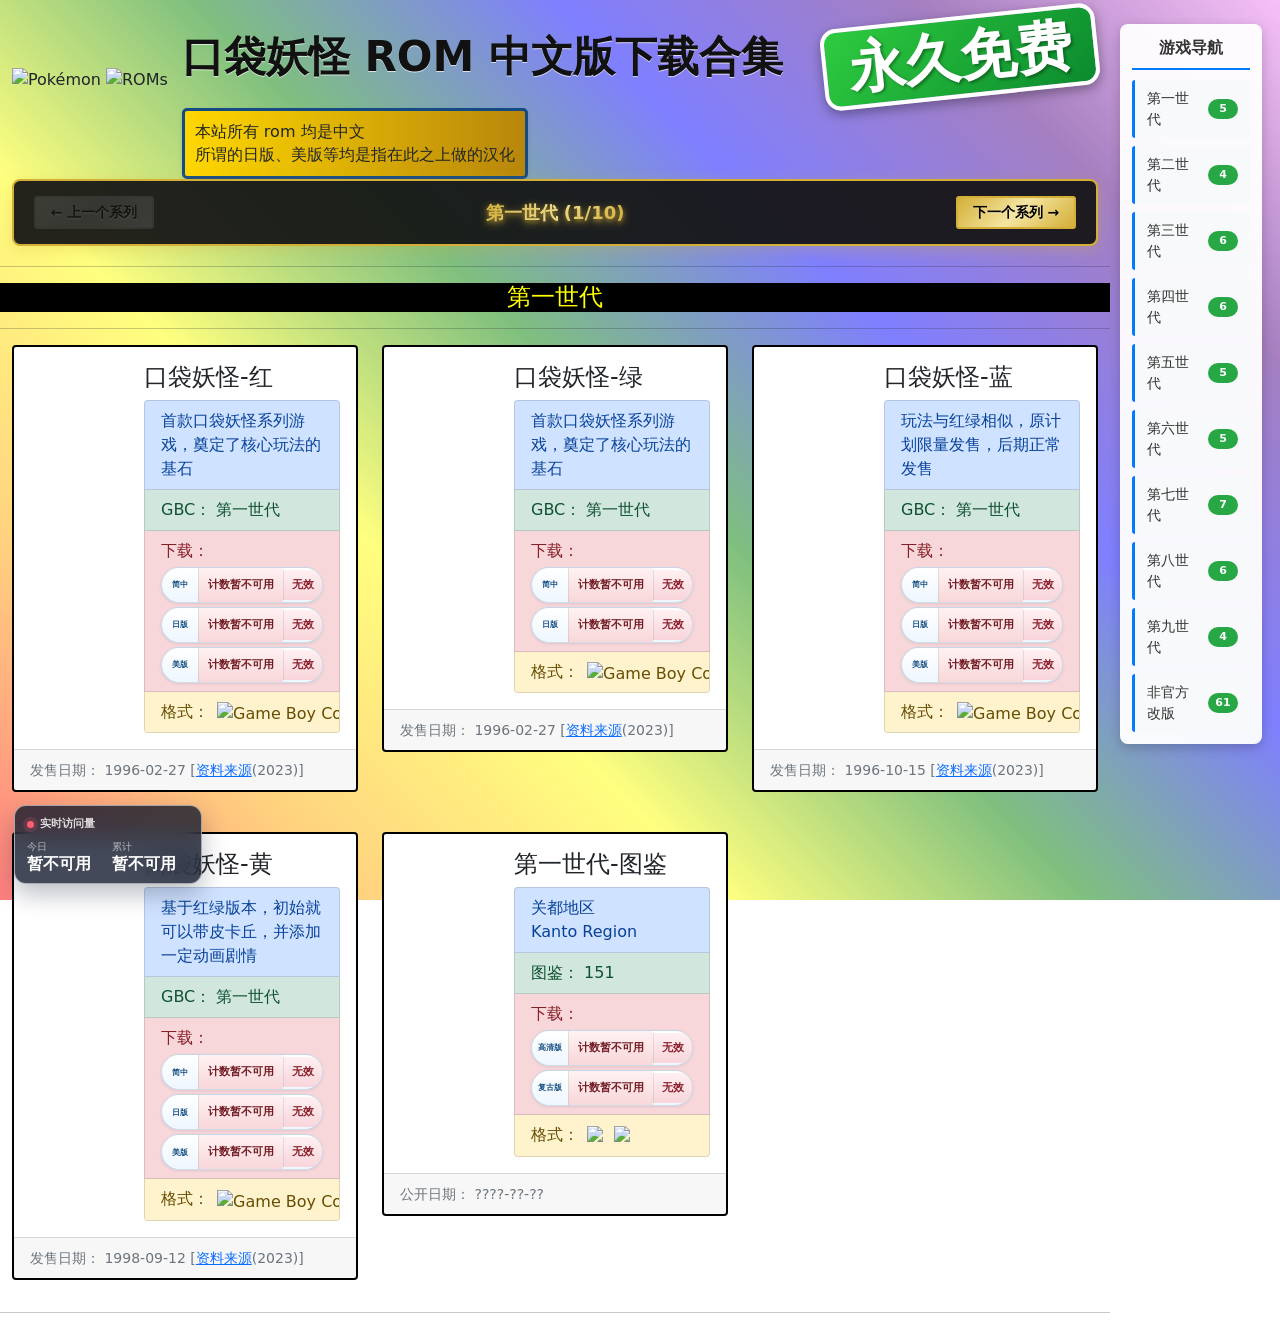
==== index.html @ 4070efc1 "Add shared visit counter" ====
<!DOCTYPE html>
<html lang="zh-CN">
<head>
    <meta charset="UTF-8">
    <meta name="viewport" content="width=device-width, initial-scale=1.0, maximum-scale=5.0, user-scalable=yes">
    <meta name="format-detection" content="telephone=no">
    <meta name="theme-color" content="#007bff">
    
    <!-- SEO 基础标签 -->
    <title>口袋妖怪ROM下载（免费） - Pokémon ROMs 中文版合集 | GBA/NDS/3DS/NS游戏免费下载</title>
    <meta name="description" content="完全免费！提供最全的口袋妖怪ROM中文版下载，包含第一至第九世代官方正版和热门改版，支持GBA、GBC、NDS、3DS、NS平台。漆黑的魅影、火红叶绿、绿宝石、剑盾等经典版本免费下载，无需付费。">
    <meta name="keywords" content="口袋妖怪,宝可梦,Pokemon,ROM下载,GBA游戏,NDS游戏,3DS游戏,NS游戏,中文版,漆黑的魅影,火红叶绿,绿宝石,改版,模拟器">
    <meta name="author" content="EXP-Games">
    <meta name="robots" content="index, follow">
    <meta name="googlebot" content="index, follow">
    <meta name="baiduspider" content="index, follow">
    <meta name="baidu-site-verification" content="codeva-goVC2cv4Kg">
    
    <!-- Open Graph 标签 (用于社交媒体分享) -->
    <meta property="og:title" content="口袋妖怪ROM下载（免费） - Pokémon ROMs 中文版合集">
    <meta property="og:description" content="完全免费！提供最全的口袋妖怪ROM中文版下载，包含第一至第九世代官方正版和热门改版">
    <meta property="og:type" content="website">
    <meta property="og:url" content="https://pokemon-roms.top/">
    <meta property="og:image" content="https://pokemon-roms.top/docs/Pokémon.png">
    <meta property="og:site_name" content="Pokémon ROMs">
    <meta property="og:locale" content="zh_CN">
    
    <!-- Twitter Card 标签 -->
    <meta name="twitter:card" content="summary_large_image">
    <meta name="twitter:title" content="口袋妖怪ROM下载（免费） - Pokémon ROMs 中文版合集">
    <meta name="twitter:description" content="完全免费！提供最全的口袋妖怪ROM中文版下载，包含第一至第九世代官方正版和热门改版">
    <meta name="twitter:image" content="https://pokemon-roms.top/docs/Pokémon.png">
    
    <!-- 移动端优化 -->
    <meta name="mobile-web-app-capable" content="yes">
    <meta name="apple-mobile-web-app-capable" content="yes">
    <meta name="apple-mobile-web-app-status-bar-style" content="black">
    <meta name="apple-mobile-web-app-title" content="Pokémon ROMs">
    
    <!-- 语言和地区 -->
    <link rel="alternate" hreflang="zh-CN" href="https://pokemon-roms.top/">
    
    <!-- Sitemap -->
    <link rel="sitemap" type="application/xml" title="Sitemap" href="https://pokemon-roms.top/sitemap.xml">
    
    <!-- 网站图标 -->
    <link rel="icon" href="./docs/favicon.png" type="image/png">
    <link rel="apple-touch-icon" href="./docs/favicon.png">
    
    <!-- 样式和脚本 -->
    <link href="./docs/css/bootstrap.min.css" rel="stylesheet">
    <link rel="stylesheet" href="./docs/css/style.css?v=visit-counter">
    <script src="./docs/js/bootstrap.bundle.min.js"></script>
    <!-- CDN 加速脚本（可选，默认禁用）-->
    <script src="./docs/js/cdn-converter.js"></script>
    
    <!-- 结构化数据 (JSON-LD) -->
    <script type="application/ld+json">
    {
      "@context": "https://schema.org",
      "@type": "WebSite",
      "name": "Pokémon ROMs",
      "url": "https://pokemon-roms.top/",
      "description": "提供最全的口袋妖怪ROM中文版下载合集",
      "inLanguage": "zh-CN",
      "publisher": {
        "@type": "Organization",
        "name": "EXP-Games"
      }
    }
    </script>
</head>
<body>
    <!-- 支付模态框已移除：本站完全免费，点击下载按钮直接下载 -->

    <div class="container my-3 sticky-top site-header">
      <div class="header-container">
          <div class="header-brand" aria-label="Pokémon ROMs">
              <img src="./docs/Pokémon.png" alt="Pokémon" class="header-logo">
              <img src="./docs/ROMs.png" alt="ROMs" class="header-logo">
          </div>
          <div class="header-copy">
              <h1 class="site-title">口袋妖怪 ROM 中文版下载合集</h1>
              <span class="header-free">永久免费</span>
              <span class="header-explanation">
                  本站所有 rom 均是中文<br/>所谓的日版、美版等均是指在此之上做的汉化
              </span>
          </div>
      </div>
      <div class="card-container" id="cardContainer"></div>
    </div>


    <hr/>
    <h4 id="section-01" style="color:#ffff00; background-color:#000000; text-align: center;">第一世代</h4>
    <hr/>

    <div class="container">
      <div class="row">

        <div class="col-sm-12 col-md-6 col-lg-4">
          <div class="card mb-3 bold-border" style="max-width: 540px;">
            <div class="row g-0">
              <div class="col-md-4">
                <a href="https://cdn.jsdelivr.net/gh/EXP-Games/Pokemon-Roms@roms/roms/gbc/第一世代/红/Pokémon_Red.jpg" target="_blank" aria-label="查看口袋妖怪-红封面大图">
                  <img src="https://cdn.jsdelivr.net/gh/EXP-Games/Pokemon-Roms@roms/roms/gbc/第一世代/红/Pokémon_Red.jpg" class="card-img" alt="口袋妖怪-红">
                </a>
              </div>
              <div class="col-md-8">
                <div class="card-body">
                  <h4 class="card-title">口袋妖怪-红</h4>
                  <ul class="list-group">
                    <li class="list-group-item list-group-item-primary">首款口袋妖怪系列游戏，奠定了核心玩法的基石</li>
                    <li class="list-group-item list-group-item-success">GBC： 第一世代</li>
                    <li class="list-group-item list-group-item-danger">下载：
                      <button type="button" class="btn button-link" onclick="window.open('https://exp-games.github.io/Pokemon-Roms/roms/gbc/第一世代/红/Pokémon_Red_chs.7z','_blank')" style="cursor:pointer" aria-label="下载口袋妖怪-红 简中">[简中]</button>
                      <button type="button" class="btn button-link" onclick="window.open('https://exp-games.github.io/Pokemon-Roms/roms/gbc/第一世代/红/Pokémon_Red_sjp.7z','_blank')" style="cursor:pointer" aria-label="下载口袋妖怪-红 日版">[日版]</button>
                      <button type="button" class="btn button-link" onclick="window.open('https://exp-games.github.io/Pokemon-Roms/roms/gbc/第一世代/红/Pokémon_Red_us.7z','_blank')" style="cursor:pointer" aria-label="下载口袋妖怪-红 美版">[美版]</button>
                    </li>
                    <li class="list-group-item list-group-item-warning">格式：
                      <img src="https://img.shields.io/badge/GBC-Yes-green.svg" data-bs-toggle="tooltip" title="Game Boy Color 游戏的 ROM 文件"> 
                      <img src="https://img.shields.io/badge/CIA-Yes-green.svg" data-bs-toggle="tooltip" title="3DS 的安装包，可以通过 FBI 等文件管理工具安装在掌机">
                    </li>
                  </ul>
                </div>
              </div>
            </div>
            <div class="card-footer">
              <small class="text-muted">发售日期： 1996-02-27 [<a href="https://www.yxhjgs.com/21761.html" target="_blank">资料来源</a>(2023)]</small>
            </div>
          </div>
        </div>

        <div class="col-sm-12 col-md-6 col-lg-4">
          <div class="card mb-3 bold-border" style="max-width: 540px;">
            <div class="row g-0">
              <div class="col-md-4">
                <a href="https://cdn.jsdelivr.net/gh/EXP-Games/Pokemon-Roms@roms/roms/gbc/第一世代/绿/Pokémon_Green.jpg" target="_blank" aria-label="查看口袋妖怪-绿封面大图">
                  <img src="https://cdn.jsdelivr.net/gh/EXP-Games/Pokemon-Roms@roms/roms/gbc/第一世代/绿/Pokémon_Green.jpg" class="card-img" alt="口袋妖怪-绿">
                </a>
              </div>
              <div class="col-md-8">
                <div class="card-body">
                  <h4 class="card-title">口袋妖怪-绿</h4>
                  <ul class="list-group">
                    <li class="list-group-item list-group-item-primary">首款口袋妖怪系列游戏，奠定了核心玩法的基石</li>
                    <li class="list-group-item list-group-item-success">GBC： 第一世代</li>
                    <li class="list-group-item list-group-item-danger">下载：
                      <button type="button" class="btn button-link" onclick="window.open('https://exp-games.github.io/Pokemon-Roms/roms/gbc/第一世代/绿/Pokémon_Green_chs.7z','_blank')" style="cursor:pointer" aria-label="下载口袋妖怪-绿 简中">[简中]</button>
                      <button type="button" class="btn button-link" onclick="window.open('https://exp-games.github.io/Pokemon-Roms/roms/gbc/第一世代/绿/Pokémon_Green_sjp.7z','_blank')" style="cursor:pointer" aria-label="下载口袋妖怪-绿 日版">[日版]</button>
                    </li>
                    <li class="list-group-item list-group-item-warning">格式：
                      <img src="https://img.shields.io/badge/GBC-Yes-green.svg" data-bs-toggle="tooltip" title="Game Boy Color 游戏的 ROM 文件"> 
                      <img src="https://img.shields.io/badge/CIA-Yes-green.svg" data-bs-toggle="tooltip" title="3DS 的安装包，可以通过 FBI 等文件管理工具安装在掌机">
                    </li>
                  </ul>
                </div>
              </div>
            </div>
            <div class="card-footer">
              <small class="text-muted">发售日期： 1996-02-27 [<a href="https://www.yxhjgs.com/21761.html" target="_blank">资料来源</a>(2023)]</small>
            </div>
          </div>
        </div>

        <div class="col-sm-12 col-md-6 col-lg-4">
          <div class="card mb-3 bold-border" style="max-width: 540px;">
            <div class="row g-0">
              <div class="col-md-4">
                <a href="https://cdn.jsdelivr.net/gh/EXP-Games/Pokemon-Roms@roms/roms/gbc/第一世代/蓝/Pokémon_Blue.jpg" target="_blank" aria-label="查看口袋妖怪-蓝封面大图">
                  <img src="https://cdn.jsdelivr.net/gh/EXP-Games/Pokemon-Roms@roms/roms/gbc/第一世代/蓝/Pokémon_Blue.jpg" class="card-img" alt="口袋妖怪-蓝">
                </a>
              </div>
              <div class="col-md-8">
                <div class="card-body">
                  <h4 class="card-title">口袋妖怪-蓝</h4>
                  <ul class="list-group">
                    <li class="list-group-item list-group-item-primary">玩法与红绿相似，原计划限量发售，后期正常发售</li>
                    <li class="list-group-item list-group-item-success">GBC： 第一世代</li>
                    <li class="list-group-item list-group-item-danger">下载：
                      <button type="button" class="btn button-link" onclick="window.open('https://exp-games.github.io/Pokemon-Roms/roms/gbc/第一世代/蓝/Pokémon_Blue_chs.7z','_blank')" style="cursor:pointer" aria-label="下载口袋妖怪-蓝 简中">[简中]</button>
                      <button type="button" class="btn button-link" onclick="window.open('https://exp-games.github.io/Pokemon-Roms/roms/gbc/第一世代/蓝/Pokémon_Blue_sjp.7z','_blank')" style="cursor:pointer" aria-label="下载口袋妖怪-蓝 日版">[日版]</button>
                      <button type="button" class="btn button-link" onclick="window.open('https://exp-games.github.io/Pokemon-Roms/roms/gbc/第一世代/蓝/Pokémon_Blue_us.7z','_blank')" style="cursor:pointer" aria-label="下载口袋妖怪-蓝 美版">[美版]</button>
                    </li>
                    <li class="list-group-item list-group-item-warning">格式：
                      <img src="https://img.shields.io/badge/GBC-Yes-green.svg" data-bs-toggle="tooltip" title="Game Boy Color 游戏的 ROM 文件"> 
                      <img src="https://img.shields.io/badge/CIA-Yes-green.svg" data-bs-toggle="tooltip" title="3DS 的安装包，可以通过 FBI 等文件管理工具安装在掌机">
                    </li>
                  </ul>
                </div>
              </div>
            </div>
            <div class="card-footer">
              <small class="text-muted">发售日期： 1996-10-15 [<a href="https://www.yxhjgs.com/21761.html" target="_blank">资料来源</a>(2023)]</small>
            </div>
          </div>
        </div>

      </div>
    </div>

    <br/>

    <div class="container">
      <div class="row">

        <div class="col-sm-12 col-md-6 col-lg-4">
          <div class="card mb-3 bold-border" style="max-width: 540px;">
            <div class="row g-0">
              <div class="col-md-4">
                <a href="https://cdn.jsdelivr.net/gh/EXP-Games/Pokemon-Roms@roms/roms/gbc/第一世代/黄-皮卡丘/Pokémon_Yellow.jpg" target="_blank" aria-label="查看口袋妖怪-黄封面大图">
                  <img src="https://cdn.jsdelivr.net/gh/EXP-Games/Pokemon-Roms@roms/roms/gbc/第一世代/黄-皮卡丘/Pokémon_Yellow.jpg" class="card-img" alt="口袋妖怪-黄">
                </a>
              </div>
              <div class="col-md-8">
                <div class="card-body">
                  <h4 class="card-title">口袋妖怪-黄</h4>
                  <ul class="list-group">
                    <li class="list-group-item list-group-item-primary">基于红绿版本，初始就可以带皮卡丘，并添加一定动画剧情</li>
                    <li class="list-group-item list-group-item-success">GBC： 第一世代</li>
                    <li class="list-group-item list-group-item-danger">下载：
                      <button type="button" class="btn button-link" onclick="window.open('https://exp-games.github.io/Pokemon-Roms/roms/gbc/第一世代/黄-皮卡丘/Pokémon_Yellow_chs.7z','_blank')" style="cursor:pointer" aria-label="下载口袋妖怪-黄 简中">[简中]</button>
                      <button type="button" class="btn button-link" onclick="window.open('https://exp-games.github.io/Pokemon-Roms/roms/gbc/第一世代/黄-皮卡丘/Pokémon_Yellow_sjp.7z','_blank')" style="cursor:pointer" aria-label="下载口袋妖怪-黄 日版">[日版]</button>
                      <button type="button" class="btn button-link" onclick="window.open('https://exp-games.github.io/Pokemon-Roms/roms/gbc/第一世代/黄-皮卡丘/Pokémon_Yellow_us.7z','_blank')" style="cursor:pointer" aria-label="下载口袋妖怪-黄 美版">[美版]</button>
                    </li>
                    <li class="list-group-item list-group-item-warning">格式：
                      <img src="https://img.shields.io/badge/GBC-Yes-green.svg" data-bs-toggle="tooltip" title="Game Boy Color 游戏的 ROM 文件"> 
                      <img src="https://img.shields.io/badge/CIA-Yes-green.svg" data-bs-toggle="tooltip" title="3DS 的安装包，可以通过 FBI 等文件管理工具安装在掌机">
                    </li>
                  </ul>
                </div>
              </div>
            </div>
            <div class="card-footer">
              <small class="text-muted">发售日期： 1998-09-12 [<a href="https://www.yxhjgs.com/21761.html" target="_blank">资料来源</a>(2023)]</small>
            </div>
          </div>
        </div>

        <div class="col-sm-12 col-md-6 col-lg-4">
          <div class="card mb-3 bold-border" style="max-width: 540px;">
            <div class="row g-0">
              <div class="col-md-4">
                <a href="https://cdn.jsdelivr.net/gh/EXP-Games/Pokemon-Roms@roms/roms/gbc/第一世代/第一世代图鉴.jpg" target="_blank" aria-label="查看第一世代图鉴封面大图">
                  <img src="https://cdn.jsdelivr.net/gh/EXP-Games/Pokemon-Roms@roms/roms/gbc/第一世代/第一世代图鉴.jpg" class="card-img" alt="第一世代图鉴">
                </a>
              </div>
              <div class="col-md-8">
                <div class="card-body">
                  <h4 class="card-title">第一世代-图鉴</h4>
                  <ul class="list-group">
                    <li class="list-group-item list-group-item-primary">关都地区<br/>Kanto Region</li>
                    <li class="list-group-item list-group-item-success">图鉴： 151</li>
                    <li class="list-group-item list-group-item-danger">下载：
                      <button type="button" class="btn button-link" onclick="window.open('https://exp-games.github.io/Pokemon-Roms/roms/gbc/第一世代/第一世代图鉴.jpg','_blank')" style="cursor:pointer" aria-label="下载第一世代-图鉴 高清版">[高清版]</button>
                      <button type="button" class="btn button-link" onclick="window.open('https://exp-games.github.io/Pokemon-Roms/imgs/黄版-图鉴.jpg','_blank')" style="cursor:pointer" aria-label="下载第一世代-图鉴 复古版">[复古版]</button>
                    </li>
                    <li class="list-group-item list-group-item-warning">格式：
                      <img src="https://img.shields.io/badge/JPG-Yes-green.svg"> 
                      <img src="https://img.shields.io/badge/PNG-No-red.svg">
                    </li>
                  </ul>
                </div>
              </div>
            </div>
            <div class="card-footer">
              <small class="text-muted">公开日期： ????-??-??</small>
            </div>
          </div>
        </div>

      </div>
    </div>


    <hr/>
    <h4 id="section-02" style="color:#ffff00; background-color:#000000; text-align: center;">第二世代</h4>
    <hr/>

    <div class="container">
      <div class="row">

        <div class="col-sm-12 col-md-6 col-lg-4">
          <div class="card mb-3 bold-border" style="max-width: 540px;">
            <div class="row g-0">
              <div class="col-md-4">
                <a href="https://cdn.jsdelivr.net/gh/EXP-Games/Pokemon-Roms@roms/roms/gbc/第二世代/金/Pokémon_Gold.jpg" target="_blank" aria-label="查看口袋妖怪-金封面大图">
                  <img src="https://cdn.jsdelivr.net/gh/EXP-Games/Pokemon-Roms@roms/roms/gbc/第二世代/金/Pokémon_Gold.jpg" class="card-img" alt="口袋妖怪-金">
                </a>
              </div>
              <div class="col-md-8">
                <div class="card-body">
                  <h4 class="card-title">口袋妖怪-金</h4>
                  <ul class="list-group">
                    <li class="list-group-item list-group-item-primary">首款口袋妖怪全彩游戏，系统玩法进一步升级，玩家口碑一路上升</li>
                    <li class="list-group-item list-group-item-success">GBC： 第二世代</li>
                    <li class="list-group-item list-group-item-danger">下载：
                      <button type="button" class="btn button-link" onclick="window.open('https://exp-games.github.io/Pokemon-Roms/roms/gbc/第二世代/金/Pokémon_Gold_chs.7z','_blank')" style="cursor:pointer" aria-label="下载口袋妖怪-金 简中">[简中]</button>
                      <button type="button" class="btn button-link" onclick="window.open('https://exp-games.github.io/Pokemon-Roms/roms/gbc/第二世代/金/Pokémon_Gold_us.7z','_blank')" style="cursor:pointer" aria-label="下载口袋妖怪-金 美版">[美版]</button>
                      <button type="button" class="btn button-link" onclick="window.open('https://exp-games.github.io/Pokemon-Roms/roms/gbc/第二世代/金/Pokémon_Gold_kr.7z','_blank')" style="cursor:pointer" aria-label="下载口袋妖怪-金 韩版">[韩版]</button>
                    </li>
                    <li class="list-group-item list-group-item-warning">格式：
                      <img src="https://img.shields.io/badge/GBC-Yes-green.svg" data-bs-toggle="tooltip" title="Game Boy Color 游戏的 ROM 文件"> 
                      <img src="https://img.shields.io/badge/CIA-Yes-green.svg" data-bs-toggle="tooltip" title="3DS 的安装包，可以通过 FBI 等文件管理工具安装在掌机">
                    </li>
                  </ul>
                </div>
              </div>
            </div>
            <div class="card-footer">
              <small class="text-muted">发售日期： 1999-11-21 [<a href="https://www.yxhjgs.com/14757.html" target="_blank">资料来源</a>(2023)]</small>
            </div>
          </div>
        </div>

        <div class="col-sm-12 col-md-6 col-lg-4">
          <div class="card mb-3 bold-border" style="max-width: 540px;">
            <div class="row g-0">
              <div class="col-md-4">
                <a href="https://cdn.jsdelivr.net/gh/EXP-Games/Pokemon-Roms@roms/roms/gbc/第二世代/银/Pokémon_Silver.jpg" target="_blank" aria-label="查看口袋妖怪-银封面大图">
                  <img src="https://cdn.jsdelivr.net/gh/EXP-Games/Pokemon-Roms@roms/roms/gbc/第二世代/银/Pokémon_Silver.jpg" class="card-img" alt="口袋妖怪-银">
                </a>
              </div>
              <div class="col-md-8">
                <div class="card-body">
                  <h4 class="card-title">口袋妖怪-银</h4>
                  <ul class="list-group">
                    <li class="list-group-item list-group-item-primary">首款口袋妖怪全彩游戏，系统玩法进一步升级，玩家口碑一路上升</li>
                    <li class="list-group-item list-group-item-success">GBC： 第二世代</li>
                    <li class="list-group-item list-group-item-danger">下载：
                      <button type="button" class="btn button-link" onclick="window.open('https://exp-games.github.io/Pokemon-Roms/roms/gbc/第二世代/银/Pokémon_Silver_chs.7z','_blank')" style="cursor:pointer" aria-label="下载口袋妖怪-银 简中">[简中]</button>
                      <button type="button" class="btn button-link" onclick="window.open('https://exp-games.github.io/Pokemon-Roms/roms/gbc/第二世代/银/Pokémon_Silver_chs_us.7z','_blank')" style="cursor:pointer" aria-label="下载口袋妖怪-银 美版">[美版]</button>
                      <button type="button" class="btn button-link" onclick="window.open('https://exp-games.github.io/Pokemon-Roms/roms/gbc/第二世代/银/Pokémon_Silver_chs_kr.7z','_blank')" style="cursor:pointer" aria-label="下载口袋妖怪-银 韩版">[韩版]</button>
                    </li>
                    <li class="list-group-item list-group-item-warning">格式：
                      <img src="https://img.shields.io/badge/GBC-Yes-green.svg" data-bs-toggle="tooltip" title="Game Boy Color 游戏的 ROM 文件"> 
                      <img src="https://img.shields.io/badge/CIA-Yes-green.svg" data-bs-toggle="tooltip" title="3DS 的安装包，可以通过 FBI 等文件管理工具安装在掌机">
                    </li>
                  </ul>
                </div>
              </div>
            </div>
            <div class="card-footer">
              <small class="text-muted">发售日期： 1999-11-21 [<a href="https://www.yxhjgs.com/14757.html" target="_blank">资料来源</a>(2023)]</small>
            </div>
          </div>
        </div>

        <div class="col-sm-12 col-md-6 col-lg-4">
          <div class="card mb-3 bold-border" style="max-width: 540px;">
            <div class="row g-0">
              <div class="col-md-4">
                <a href="https://cdn.jsdelivr.net/gh/EXP-Games/Pokemon-Roms@roms/roms/gbc/第二世代/水晶/Pokémon_Crystal.jpg" target="_blank" aria-label="查看口袋妖怪-水晶封面大图">
                  <img src="https://cdn.jsdelivr.net/gh/EXP-Games/Pokemon-Roms@roms/roms/gbc/第二世代/水晶/Pokémon_Crystal.jpg" class="card-img" alt="口袋妖怪-水晶">
                </a>
              </div>
              <div class="col-md-8">
                <div class="card-body">
                  <h4 class="card-title">口袋妖怪-水晶</h4>
                  <ul class="list-group">
                    <li class="list-group-item list-group-item-primary">追加新剧情，首次加入可选女性角色版本，水君相关剧情更丰富，拥有特殊道具方可对战</li>
                    <li class="list-group-item list-group-item-success">GBC： 第二世代</li>
                    <li class="list-group-item list-group-item-danger">下载：
                      <button type="button" class="btn button-link" onclick="window.open('https://exp-games.github.io/Pokemon-Roms/roms/gbc/第二世代/水晶/Pokémon_Crystal_jp.7z','_blank')" style="cursor:pointer" aria-label="下载口袋妖怪-水晶 日版">[日版]</button>
                      <button type="button" class="btn button-link" onclick="window.open('https://exp-games.github.io/Pokemon-Roms/roms/gbc/第二世代/水晶/Pokémon_Crystal_us.7z','_blank')" style="cursor:pointer" aria-label="下载口袋妖怪-水晶 美版">[美版]</button>
                      <button type="button" class="btn button-link" onclick="window.open('https://exp-games.github.io/Pokemon-Roms/roms/gbc/第二世代/水晶/Pokémon_Crystal_chs.7z','_blank')" style="cursor:pointer" aria-label="下载口袋妖怪-水晶 简中 GBC+GBA+CIA">[简中 GBC+GBA+CIA]</button>
                    </li>
                    <li class="list-group-item list-group-item-warning">格式：
                      <img src="https://img.shields.io/badge/GBC|GBA-Yes-green.svg" data-bs-toggle="tooltip" title="Game Boy 游戏的 ROM 文件"> 
                      <img src="https://img.shields.io/badge/CIA-Yes-green.svg" data-bs-toggle="tooltip" title="3DS 的安装包，可以通过 FBI 等文件管理工具安装在掌机">
                    </li>
                  </ul>
                </div>
              </div>
            </div>
            <div class="card-footer">
              <small class="text-muted">发售日期： 2000-12-14 [<a href="https://www.yxhjgs.com/2390.html" target="_blank">资料来源</a>(2022)]</small>
            </div>
          </div>
        </div>

      </div>
    </div>

    <br/>

    <div class="container">
      <div class="row">

        <div class="col-sm-12 col-md-6 col-lg-4">
          <div class="card mb-3 bold-border" style="max-width: 540px;">
            <div class="row g-0">
              <div class="col-md-4">
                <a href="https://cdn.jsdelivr.net/gh/EXP-Games/Pokemon-Roms@roms/roms/gbc/第二世代/第二世代图鉴.jpg" target="_blank" aria-label="查看第二世代图鉴封面大图">
                  <img src="https://cdn.jsdelivr.net/gh/EXP-Games/Pokemon-Roms@roms/roms/gbc/第二世代/第二世代图鉴.jpg" class="card-img" alt="第二世代图鉴">
                </a>
              </div>
              <div class="col-md-8">
                <div class="card-body">
                  <h4 class="card-title">第二世代-图鉴</h4>
                  <ul class="list-group">
                    <li class="list-group-item list-group-item-primary">城都地区<br/>Johto Region</li>
                    <li class="list-group-item list-group-item-success">图鉴： 127</li>
                    <li class="list-group-item list-group-item-danger">下载：
                      <button type="button" class="btn button-link" onclick="window.open('https://exp-games.github.io/Pokemon-Roms/roms/gbc/第二世代/第二世代图鉴.jpg','_blank')" style="cursor:pointer" aria-label="下载第二世代-图鉴 高清版">[高清版]</button>
                      <button type="button" class="btn button-link" onclick="window.open('https://exp-games.github.io/Pokemon-Roms/imgs/金版-图鉴.jpg','_blank')" style="cursor:pointer" aria-label="下载第二世代-图鉴 复古版">[复古版]</button>
                    </li>
                    <li class="list-group-item list-group-item-warning">格式：
                      <img src="https://img.shields.io/badge/JPG-Yes-green.svg"> 
                      <img src="https://img.shields.io/badge/PNG-No-red.svg">
                    </li>
                  </ul>
                </div>
              </div>
            </div>
            <div class="card-footer">
              <small class="text-muted">公开日期： ????-??-??</small>
            </div>
          </div>
        </div>

      </div>
    </div>

    <hr/>
    <h4 id="section-03" style="color:#ffff00; background-color:#000000; text-align: center;">第三世代</h4>
    <hr/>

    <div class="container">
      <div class="row">

        <div class="col-sm-12 col-md-6 col-lg-4">
          <div class="card mb-3 bold-border" style="max-width: 540px;">
            <div class="row g-0">
              <div class="col-md-4">
                <a href="https://cdn.jsdelivr.net/gh/EXP-Games/Pokemon-Roms@roms/roms/gba/第三世代/红宝石/Pokémon_Ruby.jpg" target="_blank" aria-label="查看口袋妖怪-红宝石封面大图">
                  <img src="https://cdn.jsdelivr.net/gh/EXP-Games/Pokemon-Roms@roms/roms/gba/第三世代/红宝石/Pokémon_Ruby.jpg" class="card-img" alt="口袋妖怪-红宝石">
                </a>
              </div>
              <div class="col-md-8">
                <div class="card-body">
                  <h4 class="card-title">口袋妖怪-红宝石</h4>
                  <ul class="list-group">
                    <li class="list-group-item list-group-item-primary">图鉴扩展至 386 号，加入双打模式，增加特性与性格，养成系统升级，开始孵蛋新纪元</li>
                    <li class="list-group-item list-group-item-success">GBA： 第三世代</li>
                    <li class="list-group-item list-group-item-danger">下载：
                      <button type="button" class="btn button-link" onclick="window.open('https://exp-games.github.io/Pokemon-Roms/roms/gba/第三世代/红宝石/Pokémon_Ruby_chs.7z','_blank')" style="cursor:pointer" aria-label="下载口袋妖怪-红宝石 简中 2022">[简中 2022]</button>
                    </li>
                    <li class="list-group-item list-group-item-warning">格式：
                      <img src="https://img.shields.io/badge/GBA-Yes-green.svg" data-bs-toggle="tooltip" title="Game Boy Advance 游戏的 ROM 文件"> 
                      <img src="https://img.shields.io/badge/CIA-Yes-green.svg" data-bs-toggle="tooltip" title="3DS 的安装包，可以通过 FBI 等文件管理工具安装在掌机">
                    </li>
                  </ul>
                </div>
              </div>
            </div>
            <div class="card-footer">
              <small class="text-muted">发售日期： 2002-11-21 [<a href="https://www.yxhjgs.com/14359.html" target="_blank">资料来源</a>(2022)]</small>
            </div>
          </div>
        </div>

        <div class="col-sm-12 col-md-6 col-lg-4">
          <div class="card mb-3 bold-border" style="max-width: 540px;">
            <div class="row g-0">
              <div class="col-md-4">
                <a href="https://cdn.jsdelivr.net/gh/EXP-Games/Pokemon-Roms@roms/roms/gba/第三世代/蓝宝石/Pokémon_Sapphire.jpg" target="_blank" aria-label="查看口袋妖怪-蓝宝石封面大图">
                  <img src="https://cdn.jsdelivr.net/gh/EXP-Games/Pokemon-Roms@roms/roms/gba/第三世代/蓝宝石/Pokémon_Sapphire.jpg" class="card-img" alt="口袋妖怪-蓝宝石">
                </a>
              </div>
              <div class="col-md-8">
                <div class="card-body">
                  <h4 class="card-title">口袋妖怪-蓝宝石</h4>
                  <ul class="list-group">
                    <li class="list-group-item list-group-item-primary">图鉴扩展至 386 号，加入双打模式，增加特性与性格，养成系统升级，开始孵蛋新纪元</li>
                    <li class="list-group-item list-group-item-success">GBA： 第三世代</li>
                    <li class="list-group-item list-group-item-danger">下载：
                      <button type="button" class="btn button-link" onclick="window.open('https://exp-games.github.io/Pokemon-Roms/roms/gba/第三世代/蓝宝石/Pokémon_Sapphire_chs.7z','_blank')" style="cursor:pointer" aria-label="下载口袋妖怪-蓝宝石 简中 2022">[简中 2022]</button>
                    </li>
                    <li class="list-group-item list-group-item-warning">格式：
                      <img src="https://img.shields.io/badge/GBA-Yes-green.svg" data-bs-toggle="tooltip" title="Game Boy Advance 游戏的 ROM 文件"> 
                      <img src="https://img.shields.io/badge/CIA-Yes-green.svg" data-bs-toggle="tooltip" title="3DS 的安装包，可以通过 FBI 等文件管理工具安装在掌机">
                    </li>
                  </ul>
                </div>
              </div>
            </div>
            <div class="card-footer">
              <small class="text-muted">发售日期： 2002-11-21 [<a href="https://www.yxhjgs.com/14359.html" target="_blank">资料来源</a>(2022)]</small>
            </div>
          </div>
        </div>

        <div class="col-sm-12 col-md-6 col-lg-4">
          <div class="card mb-3 bold-border" style="max-width: 540px;">
            <div class="row g-0">
              <div class="col-md-4">
                <a href="https://cdn.jsdelivr.net/gh/EXP-Games/Pokemon-Roms@roms/roms/gba/第三世代/绿宝石/Pokémon_Emerald.jpg" target="_blank" aria-label="查看口袋妖怪-绿宝石封面大图">
                  <img src="https://cdn.jsdelivr.net/gh/EXP-Games/Pokemon-Roms@roms/roms/gba/第三世代/绿宝石/Pokémon_Emerald.jpg" class="card-img" alt="口袋妖怪-绿宝石">
                </a>
              </div>
              <div class="col-md-8">
                <div class="card-body">
                  <h4 class="card-title">口袋妖怪-绿宝石</h4>
                  <ul class="list-group">
                    <li class="list-group-item list-group-item-primary">追加新剧情，口袋妖怪全动画化，可与所有道馆馆主再战，对战塔拓展为对战开拓区</li>
                    <li class="list-group-item list-group-item-success">GBA： 第三世代</li>
                    <li class="list-group-item list-group-item-danger">下载：
                      <button type="button" class="btn button-link" onclick="window.open('https://exp-games.github.io/Pokemon-Roms/roms/gba/第三世代/绿宝石/Pokémon_Emerald_chs.7z','_blank')" style="cursor:pointer" aria-label="下载口袋妖怪-绿宝石 简中 2024 官译">[简中 2024 官译]</button>
                    </li>
                    <li class="list-group-item list-group-item-warning">格式：
                      <img src="https://img.shields.io/badge/GBA-Yes-green.svg" data-bs-toggle="tooltip" title="Game Boy Advance 游戏的 ROM 文件"> 
                      <img src="https://img.shields.io/badge/CIA-Yes-green.svg" data-bs-toggle="tooltip" title="3DS 的安装包，可以通过 FBI 等文件管理工具安装在掌机">
                    </li>
                  </ul>
                </div>
              </div>
            </div>
            <div class="card-footer">
              <small class="text-muted">发售日期： 2004-09-16 [<a href="https://www.yxhjgs.com/29004.html" target="_blank">资料来源</a>(2024)]</small>
            </div>
          </div>
        </div>

      </div>
    </div>

    <br/>

    <div class="container">
      <div class="row">

        <div class="col-sm-12 col-md-6 col-lg-4">
          <div class="card mb-3 bold-border" style="max-width: 540px;">
            <div class="row g-0">
              <div class="col-md-4">
                <a href="https://cdn.jsdelivr.net/gh/EXP-Games/Pokemon-Roms@roms/roms/gba/第三世代/火红/Pokémon_FireRed.jpg" target="_blank" aria-label="查看口袋妖怪-火红封面大图">
                  <img src="https://cdn.jsdelivr.net/gh/EXP-Games/Pokemon-Roms@roms/roms/gba/第三世代/火红/Pokémon_FireRed.jpg" class="card-img" alt="口袋妖怪-火红">
                </a>
              </div>
              <div class="col-md-8">
                <div class="card-body">
                  <h4 class="card-title">口袋妖怪-火红</h4>
                  <ul class="list-group">
                    <li class="list-group-item list-group-item-primary">[红] 重制版，添加新剧情，并加入新地点 [七之岛]，可选男女主角</li>
                    <li class="list-group-item list-group-item-success">GBA： 第三世代</li>
                    <li class="list-group-item list-group-item-danger">下载：
                      <button type="button" class="btn button-link" onclick="window.open('https://exp-games.github.io/Pokemon-Roms/roms/gba/第三世代/火红/Pokémon_FireRed_cht.7z','_blank')" style="cursor:pointer" aria-label="下载口袋妖怪-火红 繁中 GBA">[繁中 GBA]</button>
                      <br/><button type="button" class="btn button-link" onclick="window.open('https://exp-games.github.io/Pokemon-Roms/roms/gba/第三世代/火红/Pokémon_FireRed_chs.7z','_blank')" style="cursor:pointer" aria-label="下载口袋妖怪-火红 简中 GBA+CIA 2023 官译">[简中 GBA+CIA 2023 官译]</button>
                    </li>
                    <li class="list-group-item list-group-item-warning">格式：
                      <img src="https://img.shields.io/badge/GBA-Yes-green.svg" data-bs-toggle="tooltip" title="Game Boy Advance 游戏的 ROM 文件"> 
                      <img src="https://img.shields.io/badge/CIA-Yes-green.svg" data-bs-toggle="tooltip" title="3DS 的安装包，可以通过 FBI 等文件管理工具安装在掌机">
                    </li>
                  </ul>
                </div>
              </div>
            </div>
            <div class="card-footer">
              <small class="text-muted">发售日期： 2004-01-29 [<a href="https://www.yxhjgs.com/19769.html" target="_blank">资料来源</a>(2023)] [<a href="https://cdn.jsdelivr.net/gh/EXP-Games/Pokemon-Roms@roms/roms/gba/第三世代/火红/火红原版“1M的子电路板未安装”无法存档问题解决.pdf" target="_blank">存档异常解决</a>]</small>
            </div>
          </div>
        </div>

        <div class="col-sm-12 col-md-6 col-lg-4">
          <div class="card mb-3 bold-border" style="max-width: 540px;">
            <div class="row g-0">
              <div class="col-md-4">
                <a href="https://cdn.jsdelivr.net/gh/EXP-Games/Pokemon-Roms@roms/roms/gba/第三世代/叶绿/Pokémon_LeafGreen.jpg" target="_blank" aria-label="查看口袋妖怪-叶绿封面大图">
                  <img src="https://cdn.jsdelivr.net/gh/EXP-Games/Pokemon-Roms@roms/roms/gba/第三世代/叶绿/Pokémon_LeafGreen.jpg" class="card-img" alt="口袋妖怪-叶绿">
                </a>
              </div>
              <div class="col-md-8">
                <div class="card-body">
                  <h4 class="card-title">口袋妖怪-叶绿</h4>
                  <ul class="list-group">
                    <li class="list-group-item list-group-item-primary">[绿] 重制版，添加新剧情，并加入新地点 [七之岛]，可选男女主角</li>
                    <li class="list-group-item list-group-item-success">GBA： 第三世代</li>
                    <li class="list-group-item list-group-item-danger">下载：
                      <button type="button" class="btn button-link" onclick="window.open('https://exp-games.github.io/Pokemon-Roms/roms/gba/第三世代/叶绿/Pokémon_LeafGreen_cht.7z','_blank')" style="cursor:pointer" aria-label="下载口袋妖怪-叶绿 繁中 GBA">[繁中 GBA]</button>
                      <br/><button type="button" class="btn button-link" onclick="window.open('https://exp-games.github.io/Pokemon-Roms/roms/gba/第三世代/叶绿/Pokémon_LeafGreen_chs.7z','_blank')" style="cursor:pointer" aria-label="下载口袋妖怪-叶绿 简中 GBA+CIA 2019">[简中 GBA+CIA 2019]</button>
                    </li>
                    <li class="list-group-item list-group-item-warning">格式：
                      <img src="https://img.shields.io/badge/GBA-Yes-green.svg" data-bs-toggle="tooltip" title="Game Boy Advance 游戏的 ROM 文件"> 
                      <img src="https://img.shields.io/badge/CIA-Yes-green.svg" data-bs-toggle="tooltip" title="3DS 的安装包，可以通过 FBI 等文件管理工具安装在掌机">
                    </li>
                  </ul>
                </div>
              </div>
            </div>
            <div class="card-footer">
              <small class="text-muted">发售日期： 2004-01-29</small>
            </div>
          </div>
        </div>

        <div class="col-sm-12 col-md-6 col-lg-4">
          <div class="card mb-3 bold-border" style="max-width: 540px;">
            <div class="row g-0">
              <div class="col-md-4">
                <a href="https://cdn.jsdelivr.net/gh/EXP-Games/Pokemon-Roms@roms/roms/gba/第三世代/第三世代图鉴.jpg" target="_blank" aria-label="查看第三世代图鉴封面大图">
                  <img src="https://cdn.jsdelivr.net/gh/EXP-Games/Pokemon-Roms@roms/roms/gba/第三世代/第三世代图鉴.jpg" class="card-img" alt="第三世代图鉴">
                </a>
              </div>
              <div class="col-md-8">
                <div class="card-body">
                  <h4 class="card-title">第三世代-图鉴</h4>
                  <ul class="list-group">
                    <li class="list-group-item list-group-item-primary">丰缘地区<br/>Hoenn Region</li>
                    <li class="list-group-item list-group-item-success">图鉴： 141</li>
                    <li class="list-group-item list-group-item-danger">下载：
                      <button type="button" class="btn button-link" onclick="window.open('https://exp-games.github.io/Pokemon-Roms/roms/gba/第三世代/第三世代图鉴.jpg','_blank')" style="cursor:pointer" aria-label="下载第三世代-图鉴 高清版">[高清版]</button>
                    </li>
                    <li class="list-group-item list-group-item-warning">格式：
                      <img src="https://img.shields.io/badge/JPG-Yes-green.svg"> 
                      <img src="https://img.shields.io/badge/PNG-No-red.svg">
                    </li>
                  </ul>
                </div>
              </div>
            </div>
            <div class="card-footer">
              <small class="text-muted">公开日期： ????-??-??</small>
            </div>
          </div>
        </div>

      </div>
    </div>

    <hr/>
    <h4 id="section-04" style="color:#ffff00; background-color:#000000; text-align: center;">第四世代</h4>
    <hr/>

    <div class="container">
      <div class="row">

        <div class="col-sm-12 col-md-6 col-lg-4">
          <div class="card mb-3 bold-border" style="max-width: 540px;">
            <div class="row g-0">
              <div class="col-md-4">
                <a href="https://cdn.jsdelivr.net/gh/EXP-Games/Pokemon-Roms@roms/roms/nds/第四世代/钻石/Pokémon_Diamond.jpg" target="_blank" aria-label="查看口袋妖怪-钻石封面大图">
                  <img src="https://cdn.jsdelivr.net/gh/EXP-Games/Pokemon-Roms@roms/roms/nds/第四世代/钻石/Pokémon_Diamond.jpg" class="card-img" alt="口袋妖怪-钻石">
                </a>
              </div>
              <div class="col-md-8">
                <div class="card-body">
                  <h4 class="card-title">口袋妖怪-钻石</h4>
                  <ul class="list-group">
                    <li class="list-group-item list-group-item-primary">首次加入 3D 模型，昼夜系统回归，充分利用上下分屏机能</li>
                    <li class="list-group-item list-group-item-success">NDS： 第四世代</li>
                    <li class="list-group-item list-group-item-danger">下载：
                      <button type="button" class="btn button-link" onclick="window.open('https://exp-games.github.io/Pokemon-Roms/roms/nds/第四世代/钻石/Pokémon_Diamond_chs.7z','_blank')" style="cursor:pointer" aria-label="下载口袋妖怪-钻石 简体中文">[简体中文]</button>
                    </li>
                    <li class="list-group-item list-group-item-warning">格式：
                      <img src="https://img.shields.io/badge/NDS-Yes-green.svg" data-bs-toggle="tooltip" title="Nintendo DS 游戏的 ROM 文件"> 
                      <img src="https://img.shields.io/badge/CIA-No-red.svg" data-bs-toggle="tooltip" title="无需安装 CIA，3DS 可以通过 R4 卡直接玩 NDS 游戏">
                    </li>
                  </ul>
                </div>
              </div>
            </div>
            <div class="card-footer">
              <small class="text-muted">发售日期： 2006-09-28</small>
            </div>
          </div>
        </div>

        <div class="col-sm-12 col-md-6 col-lg-4">
          <div class="card mb-3 bold-border" style="max-width: 540px;">
            <div class="row g-0">
              <div class="col-md-4">
                <a href="https://cdn.jsdelivr.net/gh/EXP-Games/Pokemon-Roms@roms/roms/nds/第四世代/珍珠/Pokémon_Pearl.jpg" target="_blank" aria-label="查看口袋妖怪-珍珠封面大图">
                  <img src="https://cdn.jsdelivr.net/gh/EXP-Games/Pokemon-Roms@roms/roms/nds/第四世代/珍珠/Pokémon_Pearl.jpg" class="card-img" alt="口袋妖怪-珍珠">
                </a>
              </div>
              <div class="col-md-8">
                <div class="card-body">
                  <h4 class="card-title">口袋妖怪-珍珠</h4>
                  <ul class="list-group">
                    <li class="list-group-item list-group-item-primary">首次加入 3D 模型，昼夜系统回归，充分利用上下分屏机能</li>
                    <li class="list-group-item list-group-item-success">NDS： 第四世代</li>
                    <li class="list-group-item list-group-item-danger">下载：
                      <button type="button" class="btn button-link" onclick="window.open('https://exp-games.github.io/Pokemon-Roms/roms/nds/第四世代/珍珠/Pokémon_Pearl_chs.7z','_blank')" style="cursor:pointer" aria-label="下载口袋妖怪-珍珠 简体中文">[简体中文]</button>
                    </li>
                    <li class="list-group-item list-group-item-warning">格式：
                      <img src="https://img.shields.io/badge/NDS-Yes-green.svg" data-bs-toggle="tooltip" title="Nintendo DS 游戏的 ROM 文件"> 
                      <img src="https://img.shields.io/badge/CIA-No-red.svg" data-bs-toggle="tooltip" title="无需安装 CIA，3DS 可以通过 R4 卡直接玩 NDS 游戏">
                    </li>
                  </ul>
                </div>
              </div>
            </div>
            <div class="card-footer">
              <small class="text-muted">发售日期： 2006-09-28</small>
            </div>
          </div>
        </div>

        <div class="col-sm-12 col-md-6 col-lg-4">
          <div class="card mb-3 bold-border" style="max-width: 540px;">
            <div class="row g-0">
              <div class="col-md-4">
                <a href="https://cdn.jsdelivr.net/gh/EXP-Games/Pokemon-Roms@roms/roms/nds/第四世代/白金/Pokémon_Platinum.jpg" target="_blank" aria-label="查看口袋妖怪-白金封面大图">
                  <img src="https://cdn.jsdelivr.net/gh/EXP-Games/Pokemon-Roms@roms/roms/nds/第四世代/白金/Pokémon_Platinum.jpg" class="card-img" alt="口袋妖怪-白金">
                </a>
              </div>
              <div class="col-md-8">
                <div class="card-body">
                  <h4 class="card-title">口袋妖怪-白金</h4>
                  <ul class="list-group">
                    <li class="list-group-item list-group-item-primary">追加新剧情 [颠倒世界]，加入对战开拓区</li>
                    <li class="list-group-item list-group-item-success">NDS： 第四世代</li>
                    <li class="list-group-item list-group-item-danger">下载：
                      <button type="button" class="btn button-link" onclick="window.open('https://exp-games.github.io/Pokemon-Roms/roms/nds/第四世代/白金/Pokémon_Platinum_chs.7z','_blank')" style="cursor:pointer" aria-label="下载口袋妖怪-白金 简体中文">[简体中文]</button>
                    </li>
                    <li class="list-group-item list-group-item-warning">格式：
                      <img src="https://img.shields.io/badge/NDS-Yes-green.svg" data-bs-toggle="tooltip" title="Nintendo DS 游戏的 ROM 文件"> 
                      <img src="https://img.shields.io/badge/CIA-No-red.svg" data-bs-toggle="tooltip" title="无需安装 CIA，3DS 可以通过 R4 卡直接玩 NDS 游戏">
                    </li>
                  </ul>
                </div>
              </div>
            </div>
            <div class="card-footer">
              <small class="text-muted">发售日期： 2008-09-13</small>
            </div>
          </div>
        </div>

      </div>
    </div>

    <br/>

    <div class="container">
      <div class="row">

        <div class="col-sm-12 col-md-6 col-lg-4">
          <div class="card mb-3 bold-border" style="max-width: 540px;">
            <div class="row g-0">
              <div class="col-md-4">
                <a href="https://cdn.jsdelivr.net/gh/EXP-Games/Pokemon-Roms@roms/roms/nds/第四世代/心金/Pokémon_HeartGold.jpg" target="_blank" aria-label="查看口袋妖怪-心金封面大图">
                  <img src="https://cdn.jsdelivr.net/gh/EXP-Games/Pokemon-Roms@roms/roms/nds/第四世代/心金/Pokémon_HeartGold.jpg" class="card-img" alt="口袋妖怪-心金">
                </a>
              </div>
              <div class="col-md-8">
                <div class="card-body">
                  <h4 class="card-title">口袋妖怪-心金</h4>
                  <ul class="list-group">
                    <li class="list-group-item list-group-item-primary">[金] 重制版，添加新剧情，首次口袋妖怪跟随系统发布</li>
                    <li class="list-group-item list-group-item-success">NDS： 第四世代</li>
                    <li class="list-group-item list-group-item-danger">下载：
                      <button type="button" class="btn button-link" onclick="window.open('https://exp-games.github.io/Pokemon-Roms/roms/nds/第四世代/心金/Pokémon_HeartGold_chs.7z','_blank')" style="cursor:pointer" aria-label="下载口袋妖怪-心金 493官译版-2023">[493官译版-2023]</button>
                    </li>
                    <li class="list-group-item list-group-item-warning">格式：
                      <img src="https://img.shields.io/badge/NDS-Yes-green.svg" data-bs-toggle="tooltip" title="Nintendo DS 游戏的 ROM 文件"> 
                      <img src="https://img.shields.io/badge/CIA-No-red.svg" data-bs-toggle="tooltip" title="无需安装 CIA，3DS 可以通过 R4 卡直接玩 NDS 游戏">
                    </li>
                  </ul>
                </div>
              </div>
            </div>
            <div class="card-footer">
              <small class="text-muted">发售日期： 2009-09-12 [<a href="https://www.yxhjgs.com/18187.html" target="_blank">资料来源</a>]</small>
            </div>
          </div>
        </div>

        <div class="col-sm-12 col-md-6 col-lg-4">
          <div class="card mb-3 bold-border" style="max-width: 540px;">
            <div class="row g-0">
              <div class="col-md-4">
                <a href="https://cdn.jsdelivr.net/gh/EXP-Games/Pokemon-Roms@roms/roms/nds/第四世代/魂银/Pokémon_SoulSilver.jpg" target="_blank" aria-label="查看口袋妖怪-魂银封面大图">
                  <img src="https://cdn.jsdelivr.net/gh/EXP-Games/Pokemon-Roms@roms/roms/nds/第四世代/魂银/Pokémon_SoulSilver.jpg" class="card-img" alt="口袋妖怪-魂银">
                </a>
              </div>
              <div class="col-md-8">
                <div class="card-body">
                  <h4 class="card-title">口袋妖怪-魂银</h4>
                  <ul class="list-group">
                    <li class="list-group-item list-group-item-primary">[银] 重制版，添加新剧情，首次口袋妖怪跟随系统发布</li>
                    <li class="list-group-item list-group-item-success">NDS： 第四世代</li>
                    <li class="list-group-item list-group-item-danger">下载：
                      <button type="button" class="btn button-link" onclick="window.open('https://exp-games.github.io/Pokemon-Roms/roms/nds/第四世代/魂银/Pokémon_SoulSilver_chs.7z','_blank')" style="cursor:pointer" aria-label="下载口袋妖怪-魂银 493官译版-2023">[493官译版-2023]</button>
                    </li>
                    <li class="list-group-item list-group-item-warning">格式：
                      <img src="https://img.shields.io/badge/NDS-Yes-green.svg" data-bs-toggle="tooltip" title="Nintendo DS 游戏的 ROM 文件"> 
                      <img src="https://img.shields.io/badge/CIA-No-red.svg" data-bs-toggle="tooltip" title="无需安装 CIA，3DS 可以通过 R4 卡直接玩 NDS 游戏">
                    </li>
                  </ul>
                </div>
              </div>
            </div>
            <div class="card-footer">
              <small class="text-muted">发售日期： 2009-09-12 [<a href="https://www.yxhjgs.com/18187.html" target="_blank">资料来源</a>]</small>
            </div>
          </div>
        </div>

        <div class="col-sm-12 col-md-6 col-lg-4">
          <div class="card mb-3 bold-border" style="max-width: 540px;">
            <div class="row g-0">
              <div class="col-md-4">
                <a href="https://cdn.jsdelivr.net/gh/EXP-Games/Pokemon-Roms@roms/roms/nds/第四世代/第四世代图鉴.jpg" target="_blank" aria-label="查看第四世代图鉴封面大图">
                  <img src="https://cdn.jsdelivr.net/gh/EXP-Games/Pokemon-Roms@roms/roms/nds/第四世代/第四世代图鉴.jpg" class="card-img" alt="第四世代图鉴">
                </a>
              </div>
              <div class="col-md-8">
                <div class="card-body">
                  <h4 class="card-title">第四世代-图鉴</h4>
                  <ul class="list-group">
                    <li class="list-group-item list-group-item-primary">神奥地区<br/>Sinnoh Region</li>
                    <li class="list-group-item list-group-item-success">图鉴： 121</li>
                    <li class="list-group-item list-group-item-danger">下载：
                      <button type="button" class="btn button-link" onclick="window.open('https://exp-games.github.io/Pokemon-Roms/roms/nds/第四世代/第四世代图鉴.jpg','_blank')" style="cursor:pointer" aria-label="下载第四世代-图鉴 高清版">[高清版]</button>
                    </li>
                    <li class="list-group-item list-group-item-warning">格式：
                      <img src="https://img.shields.io/badge/JPG-Yes-green.svg"> 
                      <img src="https://img.shields.io/badge/PNG-No-red.svg">
                    </li>
                  </ul>
                </div>
              </div>
            </div>
            <div class="card-footer">
              <small class="text-muted">公开日期： ????-??-??</small>
            </div>
          </div>
        </div>

      </div>
    </div>

    <hr/>
    <h4 id="section-05" style="color:#ffff00; background-color:#000000; text-align: center;">第五世代</h4>
    <hr/>

    <div class="container">
      <div class="row">

        <div class="col-sm-12 col-md-6 col-lg-4">
          <div class="card mb-3 bold-border" style="max-width: 540px;">
            <div class="row g-0">
              <div class="col-md-4">
                <a href="https://cdn.jsdelivr.net/gh/EXP-Games/Pokemon-Roms@roms/roms/nds/第五世代/黑/Pokémon_Black.jpg" target="_blank" aria-label="查看口袋妖怪-黑封面大图">
                  <img src="https://cdn.jsdelivr.net/gh/EXP-Games/Pokemon-Roms@roms/roms/nds/第五世代/黑/Pokémon_Black.jpg" class="card-img" alt="口袋妖怪-黑">
                </a>
              </div>
              <div class="col-md-8">
                <div class="card-body">
                  <h4 class="card-title">口袋妖怪-黑</h4>
                  <ul class="list-group">
                    <li class="list-group-item list-group-item-primary">剧情为历史之最，非常有深度，建模几乎全 3D 化，画面细节丰富，秘传机可反复使用</li>
                    <li class="list-group-item list-group-item-success">NDS： 第五世代</li>
                    <li class="list-group-item list-group-item-danger">下载：
                      <button type="button" class="btn button-link" onclick="window.open('https://exp-games.github.io/Pokemon-Roms/roms/nds/第五世代/黑/Pokémon_Black_chs.7z','_blank')" style="cursor:pointer" aria-label="下载口袋妖怪-黑 简体中文">[简体中文]</button>
                    </li>
                    <li class="list-group-item list-group-item-warning">格式：
                      <img src="https://img.shields.io/badge/NDS-Yes-green.svg" data-bs-toggle="tooltip" title="Nintendo DS 游戏的 ROM 文件"> 
                      <img src="https://img.shields.io/badge/CIA-No-red.svg" data-bs-toggle="tooltip" title="无需安装 CIA，3DS 可以通过 R4 卡直接玩 NDS 游戏">
                    </li>
                  </ul>
                </div>
              </div>
            </div>
            <div class="card-footer">
              <small class="text-muted">发售日期： 2010-09-18</small>
            </div>
          </div>
        </div>

        <div class="col-sm-12 col-md-6 col-lg-4">
          <div class="card mb-3 bold-border" style="max-width: 540px;">
            <div class="row g-0">
              <div class="col-md-4">
                <a href="https://cdn.jsdelivr.net/gh/EXP-Games/Pokemon-Roms@roms/roms/nds/第五世代/白/Pokémon_White.jpg" target="_blank" aria-label="查看口袋妖怪-白封面大图">
                  <img src="https://cdn.jsdelivr.net/gh/EXP-Games/Pokemon-Roms@roms/roms/nds/第五世代/白/Pokémon_White.jpg" class="card-img" alt="口袋妖怪-白">
                </a>
              </div>
              <div class="col-md-8">
                <div class="card-body">
                  <h4 class="card-title">口袋妖怪-白</h4>
                  <ul class="list-group">
                    <li class="list-group-item list-group-item-primary">剧情为历史之最，非常有深度，建模几乎全 3D 化，画面细节丰富，秘传机可反复使用</li>
                    <li class="list-group-item list-group-item-success">NDS： 第五世代</li>
                    <li class="list-group-item list-group-item-danger">下载：
                      <button type="button" class="btn button-link" onclick="window.open('https://exp-games.github.io/Pokemon-Roms/roms/nds/第五世代/白/Pokémon_White_chs.7z','_blank')" style="cursor:pointer" aria-label="下载口袋妖怪-白 简中">[简中]</button>
                      <button type="button" class="btn button-link" onclick="window.open('https://exp-games.github.io/Pokemon-Roms/roms/nds/第五世代/白/Pokémon_White_us.7z','_blank')" style="cursor:pointer" aria-label="下载口袋妖怪-白 美版">[美版]</button>
                    </li>
                    <li class="list-group-item list-group-item-warning">格式：
                      <img src="https://img.shields.io/badge/NDS-Yes-green.svg" data-bs-toggle="tooltip" title="Nintendo DS 游戏的 ROM 文件"> 
                      <img src="https://img.shields.io/badge/CIA-No-red.svg" data-bs-toggle="tooltip" title="无需安装 CIA，3DS 可以通过 R4 卡直接玩 NDS 游戏">
                    </li>
                  </ul>
                </div>
              </div>
            </div>
            <div class="card-footer">
              <small class="text-muted">发售日期： 2010-09-18</small>
            </div>
          </div>
        </div>

      </div>
    </div>

    <br/>

    <div class="container">
      <div class="row">

        <div class="col-sm-12 col-md-6 col-lg-4">
          <div class="card mb-3 bold-border" style="max-width: 540px;">
            <div class="row g-0">
              <div class="col-md-4">
                <a href="https://cdn.jsdelivr.net/gh/EXP-Games/Pokemon-Roms@roms/roms/nds/第五世代/黑2/Pokémon_Negra2.jpg" target="_blank" aria-label="查看口袋妖怪-黑2封面大图">
                  <img src="https://cdn.jsdelivr.net/gh/EXP-Games/Pokemon-Roms@roms/roms/nds/第五世代/黑2/Pokémon_Negra2.jpg" class="card-img" alt="口袋妖怪-黑2">
                </a>
              </div>
              <div class="col-md-8">
                <div class="card-body">
                  <h4 class="card-title">口袋妖怪-黑2</h4>
                  <ul class="list-group">
                    <li class="list-group-item list-group-item-primary">系列唯一带序号的续作，延续 [黑] 剧情，添加新地点与角色</li>
                    <li class="list-group-item list-group-item-success">NDS： 第五世代</li>
                    <li class="list-group-item list-group-item-danger">下载：
                      <button type="button" class="btn button-link" onclick="window.open('https://exp-games.github.io/Pokemon-Roms/roms/nds/第五世代/黑2/Pokémon_Negra2_chs.7z','_blank')" style="cursor:pointer" aria-label="下载口袋妖怪-黑2 简体中文">[简体中文]</button>
                    </li>
                    <li class="list-group-item list-group-item-warning">格式：
                      <img src="https://img.shields.io/badge/NDS-Yes-green.svg" data-bs-toggle="tooltip" title="Nintendo DS 游戏的 ROM 文件"> 
                      <img src="https://img.shields.io/badge/CIA-No-red.svg" data-bs-toggle="tooltip" title="无需安装 CIA，3DS 可以通过 R4 卡直接玩 NDS 游戏">
                    </li>
                  </ul>
                </div>
              </div>
            </div>
            <div class="card-footer">
              <small class="text-muted">发售日期： 2012-06-23</small>
            </div>
          </div>
        </div>

        <div class="col-sm-12 col-md-6 col-lg-4">
          <div class="card mb-3 bold-border" style="max-width: 540px;">
            <div class="row g-0">
              <div class="col-md-4">
                <a href="https://cdn.jsdelivr.net/gh/EXP-Games/Pokemon-Roms@roms/roms/nds/第五世代/白2/Pokémon_White2.jpg" target="_blank" aria-label="查看口袋妖怪-白2封面大图">
                  <img src="https://cdn.jsdelivr.net/gh/EXP-Games/Pokemon-Roms@roms/roms/nds/第五世代/白2/Pokémon_White2.jpg" class="card-img" alt="口袋妖怪-白2">
                </a>
              </div>
              <div class="col-md-8">
                <div class="card-body">
                  <h4 class="card-title">口袋妖怪-白2</h4>
                  <ul class="list-group">
                    <li class="list-group-item list-group-item-primary">系列唯一带序号的续作，延续 [白] 剧情，添加新地点与角色</li>
                    <li class="list-group-item list-group-item-success">NDS： 第五世代</li>
                    <li class="list-group-item list-group-item-danger">下载：
                      <button type="button" class="btn button-link" onclick="window.open('https://exp-games.github.io/Pokemon-Roms/roms/nds/第五世代/白2/Pokémon_White2_chs.7z','_blank')" style="cursor:pointer" aria-label="下载口袋妖怪-白2 简中">[简中]</button>
                    </li>
                    <li class="list-group-item list-group-item-warning">格式：
                      <img src="https://img.shields.io/badge/NDS-Yes-green.svg" data-bs-toggle="tooltip" title="Nintendo DS 游戏的 ROM 文件"> 
                      <img src="https://img.shields.io/badge/CIA-No-red.svg" data-bs-toggle="tooltip" title="无需安装 CIA，3DS 可以通过 R4 卡直接玩 NDS 游戏">
                    </li>
                  </ul>
                </div>
              </div>
            </div>
            <div class="card-footer">
              <small class="text-muted">发售日期： 2012-06-23</small>
            </div>
          </div>
        </div>

        <div class="col-sm-12 col-md-6 col-lg-4">
          <div class="card mb-3 bold-border" style="max-width: 540px;">
            <div class="row g-0">
              <div class="col-md-4">
                <a href="https://cdn.jsdelivr.net/gh/EXP-Games/Pokemon-Roms@roms/roms/nds/第五世代/第五世代图鉴.jpg" target="_blank" aria-label="查看第五世代图鉴封面大图">
                  <img src="https://cdn.jsdelivr.net/gh/EXP-Games/Pokemon-Roms@roms/roms/nds/第五世代/第五世代图鉴.jpg" class="card-img" alt="第五世代图鉴">
                </a>
              </div>
              <div class="col-md-8">
                <div class="card-body">
                  <h4 class="card-title">第五世代-图鉴</h4>
                  <ul class="list-group">
                    <li class="list-group-item list-group-item-primary">神奥地区<br/>Sinnoh Region</li>
                    <li class="list-group-item list-group-item-success">图鉴： 174</li>
                    <li class="list-group-item list-group-item-danger">下载：
                      <button type="button" class="btn button-link" onclick="window.open('https://exp-games.github.io/Pokemon-Roms/roms/nds/第五世代/第五世代图鉴.jpg','_blank')" style="cursor:pointer" aria-label="下载第五世代-图鉴 高清版">[高清版]</button>
                    </li>
                    <li class="list-group-item list-group-item-warning">格式：
                      <img src="https://img.shields.io/badge/JPG-Yes-green.svg"> 
                      <img src="https://img.shields.io/badge/PNG-No-red.svg">
                    </li>
                  </ul>
                </div>
              </div>
            </div>
            <div class="card-footer">
              <small class="text-muted">公开日期： ????-??-??</small>
            </div>
          </div>
        </div>

      </div>
    </div>

    <hr/>
    <h4 id="section-06" style="color:#ffff00; background-color:#000000; text-align: center;">第六世代</h4>
    <hr/>

    <div class="container">
      <div class="row">

        <div class="col-sm-12 col-md-6 col-lg-4">
          <div class="card mb-3 bold-border" style="max-width: 540px;">
            <div class="row g-0">
              <div class="col-md-4">
                <a href="https://cdn.jsdelivr.net/gh/EXP-Games/Pokemon-Roms@roms/roms/3ds/第六世代/X/Pokémon_X.jpg" target="_blank" aria-label="查看口袋妖怪-X封面大图">
                  <img src="https://cdn.jsdelivr.net/gh/EXP-Games/Pokemon-Roms@roms/roms/3ds/第六世代/X/Pokémon_X.jpg" class="card-img" alt="口袋妖怪-X">
                </a>
              </div>
              <div class="col-md-8">
                <div class="card-body">
                  <h4 class="card-title">口袋妖怪-X</h4>
                  <ul class="list-group">
                    <li class="list-group-item list-group-item-primary">全面 3D 化世代，新增妖精属性以及超炫 Mega 进化系统，丰富主角形象搭配感</li>
                    <li class="list-group-item list-group-item-success">3DS： 第六世代</li>
                    <li class="list-group-item list-group-item-danger">下载：
                      <button type="button" class="btn button-link" onclick="window.open('https://pan.baidu.com/s/1IkJDVf5eYKwNl2WR-uj4pA?pwd=fwcj','_blank')" style="cursor:pointer" aria-label="下载口袋妖怪-X 简体中文">[简体中文]</button>
                    </li>
                    <li class="list-group-item list-group-item-warning">格式：
                      <img src="https://img.shields.io/badge/3DS-No-red.svg" data-bs-toggle="tooltip" title="3DS 游戏的 ROM 文件，复制到掌机可直接使用"> 
                      <img src="https://img.shields.io/badge/CIA-Yes-green.svg" data-bs-toggle="tooltip" title="3DS 的安装包，可以通过 FBI 等文件管理工具安装在掌机">
                    </li>
                  </ul>
                </div>
              </div>
            </div>
            <div class="card-footer">
              <small class="text-muted">发售日期： 2013-10-12</small>
            </div>
          </div>
        </div>

        <div class="col-sm-12 col-md-6 col-lg-4">
          <div class="card mb-3 bold-border" style="max-width: 540px;">
            <div class="row g-0">
              <div class="col-md-4">
                <a href="https://cdn.jsdelivr.net/gh/EXP-Games/Pokemon-Roms@roms/roms/3ds/第六世代/Y/Pokémon_Y.jpg" target="_blank" aria-label="查看口袋妖怪-Y封面大图">
                  <img src="https://cdn.jsdelivr.net/gh/EXP-Games/Pokemon-Roms@roms/roms/3ds/第六世代/Y/Pokémon_Y.jpg" class="card-img" alt="口袋妖怪-Y">
                </a>
              </div>
              <div class="col-md-8">
                <div class="card-body">
                  <h4 class="card-title">口袋妖怪-Y</h4>
                  <ul class="list-group">
                    <li class="list-group-item list-group-item-primary">全面 3D 化世代，新增妖精属性以及超炫 Mega 进化系统，丰富主角形象搭配感</li>
                    <li class="list-group-item list-group-item-success">3DS： 第六世代</li>
                    <li class="list-group-item list-group-item-danger">下载：
                      <button type="button" class="btn button-link" onclick="window.open('https://pan.baidu.com/s/1EH95omTyDaJlQ3HKUSsEkA?pwd=k3x0','_blank')" style="cursor:pointer" aria-label="下载口袋妖怪-Y 简体中文">[简体中文]</button>
                    </li>
                    <li class="list-group-item list-group-item-warning">格式：
                      <img src="https://img.shields.io/badge/3DS-No-red.svg" data-bs-toggle="tooltip" title="3DS 游戏的 ROM 文件，复制到掌机可直接使用"> 
                      <img src="https://img.shields.io/badge/CIA-Yes-green.svg" data-bs-toggle="tooltip" title="3DS 的安装包，可以通过 FBI 等文件管理工具安装在掌机">
                    </li>
                  </ul>
                </div>
              </div>
            </div>
            <div class="card-footer">
              <small class="text-muted">发售日期： 2013-10-12</small>
            </div>
          </div>
        </div>

      </div>
    </div>

    <br/>

    <div class="container">
      <div class="row">

        <div class="col-sm-12 col-md-6 col-lg-4">
          <div class="card mb-3 bold-border" style="max-width: 540px;">
            <div class="row g-0">
              <div class="col-md-4">
                <a href="https://cdn.jsdelivr.net/gh/EXP-Games/Pokemon-Roms@roms/roms/3ds/第六世代/终极红宝石/Pokémon_Omega_Ruby.jpg" target="_blank" aria-label="查看口袋妖怪-终极红宝石封面大图">
                  <img src="https://cdn.jsdelivr.net/gh/EXP-Games/Pokemon-Roms@roms/roms/3ds/第六世代/终极红宝石/Pokémon_Omega_Ruby.jpg" class="card-img" alt="口袋妖怪-终极红宝石">
                </a>
              </div>
              <div class="col-md-8">
                <div class="card-body">
                  <h4 class="card-title">口袋妖怪-终极红宝石</h4>
                  <ul class="list-group">
                    <li class="list-group-item list-group-item-primary">红蓝宝石重制，新增裂空座相关德尔塔篇章、全新角色等</li>
                    <li class="list-group-item list-group-item-success">3DS： 第六世代</li>
                    <li class="list-group-item list-group-item-danger">下载：
                      <button type="button" class="btn button-link" onclick="window.open('https://pan.baidu.com/s/1Nc5KhRBlYCJHAUdGZyfOjw?pwd=nm0f','_blank')" style="cursor:pointer" aria-label="下载口袋妖怪-终极红宝石 简体中文">[简体中文]</button>
                    </li>
                    <li class="list-group-item list-group-item-warning">格式：
                      <img src="https://img.shields.io/badge/3DS-No-red.svg" data-bs-toggle="tooltip" title="3DS 游戏的 ROM 文件，复制到掌机可直接使用"> 
                      <img src="https://img.shields.io/badge/CIA-Yes-green.svg" data-bs-toggle="tooltip" title="3DS 的安装包，可以通过 FBI 等文件管理工具安装在掌机">
                    </li>
                  </ul>
                </div>
              </div>
            </div>
            <div class="card-footer">
              <small class="text-muted">发售日期： 2014-11-21</small>
            </div>
          </div>
        </div>

        <div class="col-sm-12 col-md-6 col-lg-4">
          <div class="card mb-3 bold-border" style="max-width: 540px;">
            <div class="row g-0">
              <div class="col-md-4">
                <a href="https://cdn.jsdelivr.net/gh/EXP-Games/Pokemon-Roms@roms/roms/3ds/第六世代/始源蓝宝石/Pokémon_Alpha_Sapphire.jpg" target="_blank" aria-label="查看口袋妖怪-始源蓝宝石封面大图">
                  <img src="https://cdn.jsdelivr.net/gh/EXP-Games/Pokemon-Roms@roms/roms/3ds/第六世代/始源蓝宝石/Pokémon_Alpha_Sapphire.jpg" class="card-img" alt="口袋妖怪-始源蓝宝石">
                </a>
              </div>
              <div class="col-md-8">
                <div class="card-body">
                  <h4 class="card-title">口袋妖怪-始源蓝宝石</h4>
                  <ul class="list-group">
                    <li class="list-group-item list-group-item-primary">红蓝宝石重制，新增裂空座相关德尔塔篇章、全新角色等</li>
                    <li class="list-group-item list-group-item-success">3DS： 第六世代</li>
                    <li class="list-group-item list-group-item-danger">下载：
                      <button type="button" class="btn button-link" onclick="window.open('https://pan.baidu.com/s/14mIV6jfUnp4a-x1WmfLKmw?pwd=2r03','_blank')" style="cursor:pointer" aria-label="下载口袋妖怪-始源蓝宝石 简体中文">[简体中文]</button>
                    </li>
                    <li class="list-group-item list-group-item-warning">格式：
                      <img src="https://img.shields.io/badge/3DS-No-red.svg" data-bs-toggle="tooltip" title="3DS 游戏的 ROM 文件，复制到掌机可直接使用"> 
                      <img src="https://img.shields.io/badge/CIA-Yes-green.svg" data-bs-toggle="tooltip" title="3DS 的安装包，可以通过 FBI 等文件管理工具安装在掌机">
                    </li>
                  </ul>
                </div>
              </div>
            </div>
            <div class="card-footer">
              <small class="text-muted">发售日期： 2014-11-21</small>
            </div>
          </div>
        </div>

        <div class="col-sm-12 col-md-6 col-lg-4">
          <div class="card mb-3 bold-border" style="max-width: 540px;">
            <div class="row g-0">
              <div class="col-md-4">
                <a href="https://cdn.jsdelivr.net/gh/EXP-Games/Pokemon-Roms@roms/roms/3ds/第六世代/第六世代图鉴.jpg" target="_blank" aria-label="查看第六世代图鉴封面大图">
                  <img src="https://cdn.jsdelivr.net/gh/EXP-Games/Pokemon-Roms@roms/roms/3ds/第六世代/第六世代图鉴.jpg" class="card-img" alt="第六世代图鉴">
                </a>
              </div>
              <div class="col-md-8">
                <div class="card-body">
                  <h4 class="card-title">第六世代-图鉴</h4>
                  <ul class="list-group">
                    <li class="list-group-item list-group-item-primary">卡洛斯地区<br/>Kalos Region</li>
                    <li class="list-group-item list-group-item-success">图鉴： 153</li>
                    <li class="list-group-item list-group-item-danger">下载：
                      <button type="button" class="btn button-link" onclick="window.open('https://exp-games.github.io/Pokemon-Roms/roms/3ds/第六世代/第六世代图鉴.jpg','_blank')" style="cursor:pointer" aria-label="下载第六世代-图鉴 高清版">[高清版]</button>
                    </li>
                    <li class="list-group-item list-group-item-warning">格式：
                      <img src="https://img.shields.io/badge/JPG-Yes-green.svg"> 
                      <img src="https://img.shields.io/badge/PNG-No-red.svg">
                    </li>
                  </ul>
                </div>
              </div>
            </div>
            <div class="card-footer">
              <small class="text-muted">公开日期： ????-??-??</small>
            </div>
          </div>
        </div>

      </div>
    </div>

    <hr/>
    <h4 id="section-07" style="color:#ffff00; background-color:#000000; text-align: center;">第七世代</h4>
    <hr/>

    <div class="container">
      <div class="row">

        <div class="col-sm-12 col-md-6 col-lg-4">
          <div class="card mb-3 bold-border" style="max-width: 540px;">
            <div class="row g-0">
              <div class="col-md-4">
                <a href="https://cdn.jsdelivr.net/gh/EXP-Games/Pokemon-Roms@roms/roms/3ds/第七世代/太阳/Pokémon_Sun.jpg" target="_blank" aria-label="查看口袋妖怪-太阳封面大图">
                  <img src="https://cdn.jsdelivr.net/gh/EXP-Games/Pokemon-Roms@roms/roms/3ds/第七世代/太阳/Pokémon_Sun.jpg" class="card-img" alt="口袋妖怪-太阳">
                </a>
              </div>
              <div class="col-md-8">
                <div class="card-body">
                  <h4 class="card-title">口袋妖怪-太阳</h4>
                  <ul class="list-group">
                    <li class="list-group-item list-group-item-primary">首次官方中文汉化！加入 Z 招式，取消道馆和徽章</li>
                    <li class="list-group-item list-group-item-success">3DS： 第七世代</li>
                    <li class="list-group-item list-group-item-danger">下载：
                      <button type="button" class="btn button-link" onclick="window.open('https://pan.baidu.com/s/1_bbvM5yr64-XhInVsu-fCg?pwd=386k','_blank')" style="cursor:pointer" aria-label="下载口袋妖怪-太阳 简体中文">[简体中文]</button>
                    </li>
                    <li class="list-group-item list-group-item-warning">格式：
                      <img src="https://img.shields.io/badge/3DS-No-red.svg" data-bs-toggle="tooltip" title="3DS 游戏的 ROM 文件，复制到掌机可直接使用"> 
                      <img src="https://img.shields.io/badge/CIA-Yes-green.svg" data-bs-toggle="tooltip" title="3DS 的安装包，可以通过 FBI 等文件管理工具安装在掌机">
                    </li>
                  </ul>
                </div>
              </div>
            </div>
            <div class="card-footer">
              <small class="text-muted">发售日期： 2016-11-18</small>
            </div>
          </div>
        </div>

        <div class="col-sm-12 col-md-6 col-lg-4">
          <div class="card mb-3 bold-border" style="max-width: 540px;">
            <div class="row g-0">
              <div class="col-md-4">
                <a href="https://cdn.jsdelivr.net/gh/EXP-Games/Pokemon-Roms@roms/roms/3ds/第七世代/月亮/Pokémon_Moon.jpg" target="_blank" aria-label="查看口袋妖怪-月亮封面大图">
                  <img src="https://cdn.jsdelivr.net/gh/EXP-Games/Pokemon-Roms@roms/roms/3ds/第七世代/月亮/Pokémon_Moon.jpg" class="card-img" alt="口袋妖怪-月亮">
                </a>
              </div>
              <div class="col-md-8">
                <div class="card-body">
                  <h4 class="card-title">口袋妖怪-月亮</h4>
                  <ul class="list-group">
                    <li class="list-group-item list-group-item-primary">首次官方中文汉化！加入 Z 招式，取消道馆和徽章</li>
                    <li class="list-group-item list-group-item-success">3DS： 第七世代</li>
                    <li class="list-group-item list-group-item-danger">下载：
                      <button type="button" class="btn button-link" onclick="window.open('https://pan.baidu.com/s/10FklFUN9zTnAKMdie9QD0Q?pwd=v92k','_blank')" style="cursor:pointer" aria-label="下载口袋妖怪-月亮 简体中文">[简体中文]</button>
                    </li>
                    <li class="list-group-item list-group-item-warning">格式：
                      <img src="https://img.shields.io/badge/3DS-No-red.svg" data-bs-toggle="tooltip" title="3DS 游戏的 ROM 文件，复制到掌机可直接使用"> 
                      <img src="https://img.shields.io/badge/CIA-Yes-green.svg" data-bs-toggle="tooltip" title="3DS 的安装包，可以通过 FBI 等文件管理工具安装在掌机">
                    </li>
                  </ul>
                </div>
              </div>
            </div>
            <div class="card-footer">
              <small class="text-muted">发售日期： 2016-11-18</small>
            </div>
          </div>
        </div>

      </div>
    </div>

    <br/>

    <div class="container">
      <div class="row">

        <div class="col-sm-12 col-md-6 col-lg-4">
          <div class="card mb-3 bold-border" style="max-width: 540px;">
            <div class="row g-0">
              <div class="col-md-4">
                <a href="https://cdn.jsdelivr.net/gh/EXP-Games/Pokemon-Roms@roms/roms/3ds/第七世代/究极之日/Pokémon_Ultra_Sun.jpg" target="_blank" aria-label="查看口袋妖怪-究极之日封面大图">
                  <img src="https://cdn.jsdelivr.net/gh/EXP-Games/Pokemon-Roms@roms/roms/3ds/第七世代/究极之日/Pokémon_Ultra_Sun.jpg" class="card-img" alt="口袋妖怪-究极之日">
                </a>
              </div>
              <div class="col-md-8">
                <div class="card-body">
                  <h4 class="card-title">口袋妖怪-究极之日</h4>
                  <ul class="list-group">
                    <li class="list-group-item list-group-item-primary">追加新地区 “究极之洞”，火箭队再次回归</li>
                    <li class="list-group-item list-group-item-success">3DS： 第七世代</li>
                    <li class="list-group-item list-group-item-danger">下载：
                      <button type="button" class="btn button-link" onclick="window.open('https://pan.baidu.com/s/12aVjzlIeh76zOFll0TBXzw?pwd=vnd4','_blank')" style="cursor:pointer" aria-label="下载口袋妖怪-究极之日 简体中文">[简体中文]</button>
                    </li>
                    <li class="list-group-item list-group-item-warning">格式：
                      <img src="https://img.shields.io/badge/3DS-No-red.svg" data-bs-toggle="tooltip" title="3DS 游戏的 ROM 文件，复制到掌机可直接使用"> 
                      <img src="https://img.shields.io/badge/CIA-Yes-green.svg" data-bs-toggle="tooltip" title="3DS 的安装包，可以通过 FBI 等文件管理工具安装在掌机">
                    </li>
                  </ul>
                </div>
              </div>
            </div>
            <div class="card-footer">
              <small class="text-muted">发售日期： 2017-11-17</small>
            </div>
          </div>
        </div>

        <div class="col-sm-12 col-md-6 col-lg-4">
          <div class="card mb-3 bold-border" style="max-width: 540px;">
            <div class="row g-0">
              <div class="col-md-4">
                <a href="https://cdn.jsdelivr.net/gh/EXP-Games/Pokemon-Roms@roms/roms/3ds/第七世代/究极之月/Pokémon_Ultra_Moon.jpg" target="_blank" aria-label="查看口袋妖怪-究极之月封面大图">
                  <img src="https://cdn.jsdelivr.net/gh/EXP-Games/Pokemon-Roms@roms/roms/3ds/第七世代/究极之月/Pokémon_Ultra_Moon.jpg" class="card-img" alt="口袋妖怪-究极之月">
                </a>
              </div>
              <div class="col-md-8">
                <div class="card-body">
                  <h4 class="card-title">口袋妖怪-究极之月</h4>
                  <ul class="list-group">
                    <li class="list-group-item list-group-item-primary">追加新地区 “究极之洞”，火箭队再次回归</li>
                    <li class="list-group-item list-group-item-success">3DS： 第七世代</li>
                    <li class="list-group-item list-group-item-danger">下载：
                      <button type="button" class="btn button-link" onclick="window.open('https://pan.baidu.com/s/1MHWu9gVpWT6Ja_JFKdGNjw?pwd=pcpr','_blank')" style="cursor:pointer" aria-label="下载口袋妖怪-究极之月 简体中文">[简体中文]</button>
                    </li>
                    <li class="list-group-item list-group-item-warning">格式：
                      <img src="https://img.shields.io/badge/3DS-No-red.svg" data-bs-toggle="tooltip" title="3DS 游戏的 ROM 文件，复制到掌机可直接使用"> 
                      <img src="https://img.shields.io/badge/CIA-Yes-green.svg" data-bs-toggle="tooltip" title="3DS 的安装包，可以通过 FBI 等文件管理工具安装在掌机">
                    </li>
                  </ul>
                </div>
              </div>
            </div>
            <div class="card-footer">
              <small class="text-muted">发售日期： 2017-11-17</small>
            </div>
          </div>
        </div>

      </div>
    </div>

    <br/>

    <div class="container">
      <div class="row">

        <div class="col-sm-12 col-md-6 col-lg-4">
          <div class="card mb-3 bold-border" style="max-width: 540px;">
            <div class="row g-0">
              <div class="col-md-4">
                <a href="https://cdn.jsdelivr.net/gh/EXP-Games/Pokemon-Roms@roms/roms/ns/第七世代/Go皮卡丘/Pokémon_LetsGo_Pikachu.jpg" target="_blank" aria-label="查看口袋妖怪-Let's Go 皮卡丘!封面大图">
                  <img src="https://cdn.jsdelivr.net/gh/EXP-Games/Pokemon-Roms@roms/roms/ns/第七世代/Go皮卡丘/Pokémon_LetsGo_Pikachu.jpg" class="card-img" alt="口袋妖怪-Let's Go 皮卡丘!">
                </a>
              </div>
              <div class="col-md-8">
                <div class="card-body">
                  <h4 class="card-title">Let's Go 皮卡丘!</h4>
                  <ul class="list-group">
                    <li class="list-group-item list-group-item-primary">适合新手的口袋妖怪，战斗系统简易化，加入 GO 的玩法</li>
                    <li class="list-group-item list-group-item-success">NS： 第七世代</li>
                    <li class="list-group-item list-group-item-danger">下载：
                      <button type="button" class="btn button-link" onclick="window.open('https://pan.baidu.com/s/1EGxU5wombT3FTyTGY-e9jg?pwd=qsvm','_blank')" style="cursor:pointer" aria-label="下载Let's Go 皮卡丘! 官方全语言">[官方全语言]</button>
                    </li>
                    <li class="list-group-item list-group-item-warning">格式：
                      <img src="https://img.shields.io/badge/XCI-No-red.svg" data-bs-toggle="tooltip" title="NS 游戏的 ROM 文件，复制到掌机可直接使用"> 
                      <img src="https://img.shields.io/badge/NSP-Yes-green.svg" data-bs-toggle="tooltip" title="NS 的安装包">
                    </li>
                  </ul>
                </div>
              </div>
            </div>
            <div class="card-footer">
              <small class="text-muted">发售日期： 2018-11-16</small>
            </div>
          </div>
        </div>

        <div class="col-sm-12 col-md-6 col-lg-4">
          <div class="card mb-3 bold-border" style="max-width: 540px;">
            <div class="row g-0">
              <div class="col-md-4">
                <a href="https://cdn.jsdelivr.net/gh/EXP-Games/Pokemon-Roms@roms/roms/ns/第七世代/Go伊布/Pokémon_LetsGo_Eevee.jpg" target="_blank" aria-label="查看口袋妖怪-Let's Go 伊布!封面大图">
                  <img src="https://cdn.jsdelivr.net/gh/EXP-Games/Pokemon-Roms@roms/roms/ns/第七世代/Go伊布/Pokémon_LetsGo_Eevee.jpg" class="card-img" alt="口袋妖怪-Let's Go 伊布!">
                </a>
              </div>
              <div class="col-md-8">
                <div class="card-body">
                  <h4 class="card-title">Let's Go 伊布!</h4>
                  <ul class="list-group">
                    <li class="list-group-item list-group-item-primary">适合新手的口袋妖怪，战斗系统简易化，加入 GO 的玩法</li>
                    <li class="list-group-item list-group-item-success">NS： 第七世代</li>
                    <li class="list-group-item list-group-item-danger">下载：
                      <button type="button" class="btn button-link" onclick="window.open('https://pan.baidu.com/s/1M3oaoQZAfksraNPn7A67yg?pwd=j79r','_blank')" style="cursor:pointer" aria-label="下载Let's Go 伊布! 官方全语言">[官方全语言]</button>
                    </li>
                    <li class="list-group-item list-group-item-warning">格式：
                      <img src="https://img.shields.io/badge/XCI-No-red.svg" data-bs-toggle="tooltip" title="NS 游戏的 ROM 文件，复制到掌机可直接使用"> 
                      <img src="https://img.shields.io/badge/NSP-Yes-green.svg" data-bs-toggle="tooltip" title="NS 的安装包">
                    </li>
                  </ul>
                </div>
              </div>
            </div>
            <div class="card-footer">
              <small class="text-muted">发售日期： 2018-11-16</small>
            </div>
          </div>
        </div>

        <div class="col-sm-12 col-md-6 col-lg-4">
          <div class="card mb-3 bold-border" style="max-width: 540px;">
            <div class="row g-0">
              <div class="col-md-4">
                <a href="https://cdn.jsdelivr.net/gh/EXP-Games/Pokemon-Roms@roms/roms/3ds/第七世代/第七世代图鉴.jpg" target="_blank" aria-label="查看第七世代图鉴封面大图">
                  <img src="https://cdn.jsdelivr.net/gh/EXP-Games/Pokemon-Roms@roms/roms/3ds/第七世代/第七世代图鉴.jpg" class="card-img" alt="第七世代图鉴">
                </a>
              </div>
              <div class="col-md-8">
                <div class="card-body">
                  <h4 class="card-title">第七世代-图鉴</h4>
                  <ul class="list-group">
                    <li class="list-group-item list-group-item-primary">阿罗拉地区<br/>Alola Region</li>
                    <li class="list-group-item list-group-item-success">图鉴： 302</li>
                    <li class="list-group-item list-group-item-danger">下载：
                      <button type="button" class="btn button-link" onclick="window.open('https://exp-games.github.io/Pokemon-Roms/roms/3ds/第七世代/第七世代图鉴.jpg','_blank')" style="cursor:pointer" aria-label="下载第七世代-图鉴 高清版">[高清版]</button>
                    </li>
                    <li class="list-group-item list-group-item-warning">格式：
                      <img src="https://img.shields.io/badge/JPG-Yes-green.svg"> 
                      <img src="https://img.shields.io/badge/PNG-No-red.svg">
                    </li>
                  </ul>
                </div>
              </div>
            </div>
            <div class="card-footer">
              <small class="text-muted">公开日期： ????-??-??</small>
            </div>
          </div>
        </div>

      </div>
    </div>

    <hr/>
    <h4 id="section-08" style="color:#ffff00; background-color:#000000; text-align: center;">第八世代</h4>
    <hr/>

    <div class="container">
      <div class="row">

        <div class="col-sm-12 col-md-6 col-lg-4">
          <div class="card mb-3 bold-border" style="max-width: 540px;">
            <div class="row g-0">
              <div class="col-md-4">
                <a href="https://cdn.jsdelivr.net/gh/EXP-Games/Pokemon-Roms@roms/roms/ns/第八世代/剑/Pokémon_Sword.jpg" target="_blank" aria-label="查看口袋妖怪-剑封面大图">
                  <img src="https://cdn.jsdelivr.net/gh/EXP-Games/Pokemon-Roms@roms/roms/ns/第八世代/剑/Pokémon_Sword.jpg" class="card-img" alt="口袋妖怪-剑">
                </a>
              </div>
              <div class="col-md-8">
                <div class="card-body">
                  <h4 class="card-title">口袋妖怪-剑</h4>
                  <ul class="list-group">
                    <li class="list-group-item list-group-item-primary">系列正统开放式地图，可自由探索旷野地带，加入极巨化系统</li>
                    <li class="list-group-item list-group-item-success">NS： 第八世代</li>
                    <li class="list-group-item list-group-item-danger">下载：
                      <button type="button" class="btn button-link" onclick="window.open('https://pan.baidu.com/s/1_6hHtNJ85u2glURfeMp6yA?pwd=r6go','_blank')" style="cursor:pointer" aria-label="下载口袋妖怪-剑 官方全语言">[官方全语言]</button>
                    </li>
                    <li class="list-group-item list-group-item-warning">格式：
                      <img src="https://img.shields.io/badge/XCI-No-red.svg" data-bs-toggle="tooltip" title="NS 游戏的 ROM 文件，复制到掌机可直接使用"> 
                      <img src="https://img.shields.io/badge/NSP-Yes-green.svg" data-bs-toggle="tooltip" title="NS 的安装包">
                    </li>
                  </ul>
                </div>
              </div>
            </div>
            <div class="card-footer">
              <small class="text-muted">发售日期： 2019-11-15</small>
            </div>
          </div>
        </div>

        <div class="col-sm-12 col-md-6 col-lg-4">
          <div class="card mb-3 bold-border" style="max-width: 540px;">
            <div class="row g-0">
              <div class="col-md-4">
                <a href="https://cdn.jsdelivr.net/gh/EXP-Games/Pokemon-Roms@roms/roms/ns/第八世代/盾/Pokémon_Shield.jpg" target="_blank" aria-label="查看口袋妖怪-盾封面大图">
                  <img src="https://cdn.jsdelivr.net/gh/EXP-Games/Pokemon-Roms@roms/roms/ns/第八世代/盾/Pokémon_Shield.jpg" class="card-img" alt="口袋妖怪-盾">
                </a>
              </div>
              <div class="col-md-8">
                <div class="card-body">
                  <h4 class="card-title">口袋妖怪-盾</h4>
                  <ul class="list-group">
                    <li class="list-group-item list-group-item-primary">系列正统开放式地图，可自由探索旷野地带，加入极巨化系统</li>
                    <li class="list-group-item list-group-item-success">NS： 第八世代</li>
                    <li class="list-group-item list-group-item-danger">下载：
                      <button type="button" class="btn button-link" onclick="window.open('https://pan.baidu.com/s/1_6hHtNJ85u2glURfeMp6yA?pwd=r6go','_blank')" style="cursor:pointer" aria-label="下载口袋妖怪-盾 官方全语言">[官方全语言]</button>
                    </li>
                    <li class="list-group-item list-group-item-warning">格式：
                      <img src="https://img.shields.io/badge/XCI-No-red.svg" data-bs-toggle="tooltip" title="NS 游戏的 ROM 文件，复制到掌机可直接使用"> 
                      <img src="https://img.shields.io/badge/NSP-Yes-green.svg" data-bs-toggle="tooltip" title="NS 的安装包">
                    </li>
                  </ul>
                </div>
              </div>
            </div>
            <div class="card-footer">
              <small class="text-muted">发售日期： 2019-11-15</small>
            </div>
          </div>
        </div>

        <div class="col-sm-12 col-md-6 col-lg-4">
          <div class="card mb-3 bold-border" style="max-width: 540px;">
            <div class="row g-0">
              <div class="col-md-4">
                <a href="https://cdn.jsdelivr.net/gh/EXP-Games/Pokemon-Roms@roms/roms/ns/第八世代/阿尔宙斯/Pokémon_Arceus.jpg" target="_blank" aria-label="查看口袋妖怪-阿尔宙斯封面大图">
                  <img src="https://cdn.jsdelivr.net/gh/EXP-Games/Pokemon-Roms@roms/roms/ns/第八世代/阿尔宙斯/Pokémon_Arceus.jpg" class="card-img" alt="口袋妖怪-阿尔宙斯">
                </a>
              </div>
              <div class="col-md-8">
                <div class="card-body">
                  <h4 class="card-title">口袋妖怪-阿尔宙斯</h4>
                  <ul class="list-group">
                    <li class="list-group-item list-group-item-primary">高自由度开放性地图，以古代珍珠钻石的神奥地区为背景，战斗时人物还可以活动</li>
                    <li class="list-group-item list-group-item-success">NS： 第八世代</li>
                    <li class="list-group-item list-group-item-danger">下载：
                      <button type="button" class="btn button-link" onclick="window.open('https://pan.baidu.com/s/1xbngFX7YRT-uVbPTadK7mQ?pwd=khcg','_blank')" style="cursor:pointer" aria-label="下载口袋妖怪-阿尔宙斯 官方全语言">[官方全语言]</button>
                    </li>
                    <li class="list-group-item list-group-item-warning">格式：
                      <img src="https://img.shields.io/badge/XCI-No-red.svg" data-bs-toggle="tooltip" title="NS 游戏的 ROM 文件，复制到掌机可直接使用"> 
                      <img src="https://img.shields.io/badge/NSP-Yes-green.svg" data-bs-toggle="tooltip" title="NS 的安装包">
                    </li>
                  </ul>
                </div>
              </div>
            </div>
            <div class="card-footer">
              <small class="text-muted">发售日期： 2022-01-28</small>
            </div>
          </div>
        </div>

      </div>
    </div>

    <br/>

    <div class="container">
      <div class="row">

        <div class="col-sm-12 col-md-6 col-lg-4">
          <div class="card mb-3 bold-border" style="max-width: 540px;">
            <div class="row g-0">
              <div class="col-md-4">
                <a href="https://cdn.jsdelivr.net/gh/EXP-Games/Pokemon-Roms@roms/roms/ns/第八世代/晶灿钻石/Pokémon_Brilliant_Diamond.jpg" target="_blank" aria-label="查看口袋妖怪-晶灿钻石封面大图">
                  <img src="https://cdn.jsdelivr.net/gh/EXP-Games/Pokemon-Roms@roms/roms/ns/第八世代/晶灿钻石/Pokémon_Brilliant_Diamond.jpg" class="card-img" alt="口袋妖怪-晶灿钻石">
                </a>
              </div>
              <div class="col-md-8">
                <div class="card-body">
                  <h4 class="card-title">口袋妖怪-晶灿钻石</h4>
                  <ul class="list-group">
                    <li class="list-group-item list-group-item-primary">首个外包正传续作，钻石重制版，画面一定程度升级，增添新剧情</li>
                    <li class="list-group-item list-group-item-success">NS： 第八世代</li>
                    <li class="list-group-item list-group-item-danger">下载：
                      <button type="button" class="btn button-link" onclick="window.open('https://pan.baidu.com/s/168e1RGv9fyh8Gb6bklLzPA?pwd=oh5j','_blank')" style="cursor:pointer" aria-label="下载口袋妖怪-晶灿钻石 官方全语言">[官方全语言]</button>
                    </li>
                    <li class="list-group-item list-group-item-warning">格式：
                      <img src="https://img.shields.io/badge/XCI-No-red.svg" data-bs-toggle="tooltip" title="NS 游戏的 ROM 文件，复制到掌机可直接使用"> 
                      <img src="https://img.shields.io/badge/NSP-Yes-green.svg" data-bs-toggle="tooltip" title="NS 的安装包">
                    </li>
                  </ul>
                </div>
              </div>
            </div>
            <div class="card-footer">
              <small class="text-muted">发售日期： 2021-11-19</small>
            </div>
          </div>
        </div>

        <div class="col-sm-12 col-md-6 col-lg-4">
          <div class="card mb-3 bold-border" style="max-width: 540px;">
            <div class="row g-0">
              <div class="col-md-4">
                <a href="https://cdn.jsdelivr.net/gh/EXP-Games/Pokemon-Roms@roms/roms/ns/第八世代/明亮珍珠/Pokémon_Shining_Pearl.jpg" target="_blank" aria-label="查看口袋妖怪-明亮珍珠封面大图">
                  <img src="https://cdn.jsdelivr.net/gh/EXP-Games/Pokemon-Roms@roms/roms/ns/第八世代/明亮珍珠/Pokémon_Shining_Pearl.jpg" class="card-img" alt="口袋妖怪-明亮珍珠">
                </a>
              </div>
              <div class="col-md-8">
                <div class="card-body">
                  <h4 class="card-title">口袋妖怪-明亮珍珠</h4>
                  <ul class="list-group">
                    <li class="list-group-item list-group-item-primary">首个外包正传续作，珍珠重制版，画面一定程度升级，增添新剧情</li>
                    <li class="list-group-item list-group-item-success">NS： 第八世代</li>
                    <li class="list-group-item list-group-item-danger">下载：
                      <button type="button" class="btn button-link" onclick="window.open('https://pan.baidu.com/s/168e1RGv9fyh8Gb6bklLzPA?pwd=oh5j','_blank')" style="cursor:pointer" aria-label="下载口袋妖怪-明亮珍珠 官方全语言">[官方全语言]</button>
                    </li>
                    <li class="list-group-item list-group-item-warning">格式：
                      <img src="https://img.shields.io/badge/XCI-No-red.svg" data-bs-toggle="tooltip" title="NS 游戏的 ROM 文件，复制到掌机可直接使用"> 
                      <img src="https://img.shields.io/badge/NSP-Yes-green.svg" data-bs-toggle="tooltip" title="NS 的安装包">
                    </li>
                  </ul>
                </div>
              </div>
            </div>
            <div class="card-footer">
              <small class="text-muted">发售日期： 2021-11-19</small>
            </div>
          </div>
        </div>

        <div class="col-sm-12 col-md-6 col-lg-4">
          <div class="card mb-3 bold-border" style="max-width: 540px;">
            <div class="row g-0">
              <div class="col-md-4">
                <a href="https://cdn.jsdelivr.net/gh/EXP-Games/Pokemon-Roms@roms/roms/ns/第八世代/第八世代图鉴.jpg" target="_blank" aria-label="查看第八世代图鉴封面大图">
                  <img src="https://cdn.jsdelivr.net/gh/EXP-Games/Pokemon-Roms@roms/roms/ns/第八世代/第八世代图鉴.jpg" class="card-img" alt="第八世代图鉴">
                </a>
              </div>
              <div class="col-md-8">
                <div class="card-body">
                  <h4 class="card-title">第八世代-图鉴</h4>
                  <ul class="list-group">
                    <li class="list-group-item list-group-item-primary">迦勒尔地区 & 洗翠地区<br/>Galar & Hisui Region</li>
                    <li class="list-group-item list-group-item-success">图鉴： 402</li>
                    <li class="list-group-item list-group-item-danger">下载：
                      <button type="button" class="btn button-link" onclick="window.open('https://exp-games.github.io/Pokemon-Roms/roms/ns/第八世代/第八世代图鉴.jpg','_blank')" style="cursor:pointer" aria-label="下载第八世代-图鉴 高清版">[高清版]</button>
                    </li>
                    <li class="list-group-item list-group-item-warning">格式：
                      <img src="https://img.shields.io/badge/JPG-Yes-green.svg"> 
                      <img src="https://img.shields.io/badge/PNG-No-red.svg">
                    </li>
                  </ul>
                </div>
              </div>
            </div>
            <div class="card-footer">
              <small class="text-muted">公开日期： ????-??-??</small>
            </div>
          </div>
        </div>

      </div>
    </div>
    
    <hr/>
    <h4 id="section-09" style="color:#ffff00; background-color:#000000; text-align: center;">第九世代</h4>
    <hr/>

    <div class="container">
      <div class="row">

        <div class="col-sm-12 col-md-6 col-lg-4">
          <div class="card mb-3 bold-border" style="max-width: 540px;">
            <div class="row g-0">
              <div class="col-md-4">
                <a href="https://cdn.jsdelivr.net/gh/EXP-Games/Pokemon-Roms@roms/roms/ns/第九世代/朱/Pokémon_Scarlet.jpg" target="_blank" aria-label="查看口袋妖怪-朱封面大图">
                  <img src="https://cdn.jsdelivr.net/gh/EXP-Games/Pokemon-Roms@roms/roms/ns/第九世代/朱/Pokémon_Scarlet.jpg" class="card-img" alt="口袋妖怪-朱">
                </a>
              </div>
              <div class="col-md-8">
                <div class="card-body">
                  <h4 class="card-title">口袋妖怪-朱</h4>
                  <ul class="list-group">
                    <li class="list-group-item list-group-item-primary">系列首次血学院风主题，更加丰富的开放式地图探索，加入太晶化玩法</li>
                    <li class="list-group-item list-group-item-success">NS： 第九世代</li>
                    <li class="list-group-item list-group-item-danger">下载：
                      <button type="button" class="btn button-link" onclick="window.open('https://pan.baidu.com/s/1AaLTGAsrs2W0J6Pvm0Izug?pwd=05av','_blank')" style="cursor:pointer" aria-label="下载口袋妖怪-朱 官方全语言">[官方全语言]</button>
                    </li>
                    <li class="list-group-item list-group-item-warning">格式：
                      <img src="https://img.shields.io/badge/XCI-No-red.svg" data-bs-toggle="tooltip" title="NS 游戏的 ROM 文件，复制到掌机可直接使用"> 
                      <img src="https://img.shields.io/badge/NSP-Yes-green.svg" data-bs-toggle="tooltip" title="NS 的安装包">
                    </li>
                  </ul>
                </div>
              </div>
            </div>
            <div class="card-footer">
              <small class="text-muted">发售日期： 2022-11-18</small>
            </div>
          </div>
        </div>

        <div class="col-sm-12 col-md-6 col-lg-4">
          <div class="card mb-3 bold-border" style="max-width: 540px;">
            <div class="row g-0">
              <div class="col-md-4">
                <a href="https://cdn.jsdelivr.net/gh/EXP-Games/Pokemon-Roms@roms/roms/ns/第九世代/紫/Pokémon_Violet.jpg" target="_blank" aria-label="查看口袋妖怪-紫封面大图">
                  <img src="https://cdn.jsdelivr.net/gh/EXP-Games/Pokemon-Roms@roms/roms/ns/第九世代/紫/Pokémon_Violet.jpg" class="card-img" alt="口袋妖怪-紫">
                </a>
              </div>
              <div class="col-md-8">
                <div class="card-body">
                  <h4 class="card-title">口袋妖怪-紫</h4>
                  <ul class="list-group">
                    <li class="list-group-item list-group-item-primary">系列首次血学院风主题，更加丰富的开放式地图探索，加入太晶化玩法</li>
                    <li class="list-group-item list-group-item-success">NS： 第九世代</li>
                    <li class="list-group-item list-group-item-danger">下载：
                      <button type="button" class="btn button-link" onclick="window.open('https://pan.baidu.com/s/1AaLTGAsrs2W0J6Pvm0Izug?pwd=05av','_blank')" style="cursor:pointer" aria-label="下载口袋妖怪-紫 官方全语言">[官方全语言]</button>
                    </li>
                    <li class="list-group-item list-group-item-warning">格式：
                      <img src="https://img.shields.io/badge/XCI-No-red.svg" data-bs-toggle="tooltip" title="NS 游戏的 ROM 文件，复制到掌机可直接使用"> 
                      <img src="https://img.shields.io/badge/NSP-Yes-green.svg" data-bs-toggle="tooltip" title="NS 的安装包">
                    </li>
                  </ul>
                </div>
              </div>
            </div>
            <div class="card-footer">
              <small class="text-muted">发售日期： 2022-11-18</small>
            </div>
          </div>
        </div>

        <div class="col-sm-12 col-md-6 col-lg-4">
          <div class="card mb-3 bold-border" style="max-width: 540px;">
            <div class="row g-0">
              <div class="col-md-4">
                <a href="https://cdn.jsdelivr.net/gh/EXP-Games/Pokemon-Roms@roms/roms/ns/第九世代/ZA/ZA.webp" target="_blank" aria-label="查看口袋妖怪-ZA封面大图">
                  <img src="https://cdn.jsdelivr.net/gh/EXP-Games/Pokemon-Roms@roms/roms/ns/第九世代/ZA/ZA.webp" class="card-img" alt="口袋妖怪-ZA">
                </a>
              </div>
              <div class="col-md-8">
                <div class="card-body">
                  <h4 class="card-title">口袋妖怪-ZA</h4>
                  <ul class="list-group">
                    <li class="list-group-item list-group-item-primary">在 NS2 平台首发，X/Y 系列续作。开放地图、且颠覆回合制传统，是宝可梦与训练家一起行动的半即时制模式</li>
                    <li class="list-group-item list-group-item-success">NS/NS2： 第九世代</li>
                    <li class="list-group-item list-group-item-danger">下载：
                      <button type="button" class="btn button-link" onclick="window.open('https://pan.baidu.com/s/1F77PhjdOvXPvOX38H0SpIg?pwd=wbmv','_blank')" style="cursor:pointer" aria-label="下载口袋妖怪-ZA 官方全语言">[官方全语言]</button>
                    </li>
                    <li class="list-group-item list-group-item-warning">格式：
                      <img src="https://img.shields.io/badge/XCI-No-red.svg" data-bs-toggle="tooltip" title="NS 游戏的 ROM 文件，复制到掌机可直接使用"> 
                      <img src="https://img.shields.io/badge/NSP-Yes-green.svg" data-bs-toggle="tooltip" title="NS 的安装包">
                    </li>
                  </ul>
                </div>
              </div>
            </div>
            <div class="card-footer">
              <small class="text-muted">发售日期： 2022-11-18</small>
            </div>
          </div>
        </div>
      </div>
    </div>

    <div class="container">
      <div class="row">
        <div class="col-sm-12 col-md-6 col-lg-4">
          <div class="card mb-3 bold-border" style="max-width: 540px;">
            <div class="row g-0">
              <div class="col-md-4">
                <a href="https://cdn.jsdelivr.net/gh/EXP-Games/Pokemon-Roms@roms/roms/ns/第九世代/第九世代图鉴.jpg" target="_blank" aria-label="查看第九世代图鉴封面大图">
                  <img src="https://cdn.jsdelivr.net/gh/EXP-Games/Pokemon-Roms@roms/roms/ns/第九世代/第九世代图鉴.jpg" class="card-img" alt="第九世代图鉴">
                </a>
              </div>
              <div class="col-md-8">
                <div class="card-body">
                  <h4 class="card-title">第九世代-图鉴</h4>
                  <ul class="list-group">
                    <li class="list-group-item list-group-item-primary">帕底亚地区<br/>Paldea Region</li>
                    <li class="list-group-item list-group-item-success">图鉴： 400</li>
                    <li class="list-group-item list-group-item-danger">下载：
                      <button type="button" class="btn button-link" onclick="window.open('https://exp-games.github.io/Pokemon-Roms/roms/ns/第九世代/第九世代图鉴.jpg','_blank')" style="cursor:pointer" aria-label="下载第九世代-图鉴 高清版">[高清版]</button>
                    </li>
                    <li class="list-group-item list-group-item-warning">格式：
                      <img src="https://img.shields.io/badge/JPG-Yes-green.svg"> 
                      <img src="https://img.shields.io/badge/PNG-No-red.svg">
                    </li>
                  </ul>
                </div>
              </div>
            </div>
            <div class="card-footer">
              <small class="text-muted">公开日期： ????-??-??</small>
            </div>
          </div>
        </div>

      </div>
    </div>

    <hr/>
    <h4 id="section-10" style="color:#ffff00; background-color:#750000; text-align: center;">非官方改版</h4>
    <hr/>

    <div class="container">
      <div class="row">

        <div class="col-sm-12 col-md-6 col-lg-4">
          <div class="card mb-3 bold-border" style="max-width: 540px;">
            <div class="row g-0">
              <div class="col-md-4">
                <a href="https://cdn.jsdelivr.net/gh/EXP-Games/Pokemon-Roms@roms/roms/gba/改版/漆黑的魅影/Pokémon_GaleOfDarkness5.0_DP.webp" target="_blank" aria-label="查看口袋妖怪-漆黑的魅影5.0-DP封面大图">
                  <img src="https://cdn.jsdelivr.net/gh/EXP-Games/Pokemon-Roms@roms/roms/gba/改版/漆黑的魅影/Pokémon_GaleOfDarkness5.0_DP.webp" class="card-img" alt="口袋妖怪-漆黑的魅影5.0-DP">
                </a>
              </div>
              <div class="col-md-8">
                <div class="card-body">
                  <h4 class="card-title">口袋妖怪-漆黑魅影DP</h4>
                  <ul class="list-group">
                    <li class="list-group-item list-group-item-primary">剧情方面极具创意，在保留宝可梦的世界观的基础上，引入了平行世界的概念，新增大量全新的地图，DP 版本中可选四代御三家：草苗龟，小火猴，波加曼</li>
                    <li class="list-group-item list-group-item-success">GBA： 第三世代</li>
                    <li class="list-group-item list-group-item-danger">下载：
                      <button type="button" class="btn button-link" onclick="window.open('https://exp-games.github.io/Pokemon-Roms/roms/gba/改版/漆黑的魅影/Pokémon_GaleOfDarkness5.0_DP_chs.7z','_blank')" style="cursor:pointer" aria-label="下载口袋妖怪-漆黑魅影DP 简体中文">[简体中文]</button>
                    </li>
                    <li class="list-group-item list-group-item-warning">格式：
                      <img src="https://img.shields.io/badge/GBA-Yes-green.svg" data-bs-toggle="tooltip" title="Game Boy Advance 游戏的 ROM 文件"> 
                      <img src="https://img.shields.io/badge/CIA-No-red.svg" data-bs-toggle="tooltip" title="3DS 的安装包，可以通过 FBI 等文件管理工具安装在掌机">
                    </li>
                  </ul>
                </div>
              </div>
            </div>
            <div class="card-footer">
              <small class="text-muted">发售日期： 2016-12-24</small>
            </div>
          </div>
        </div>

        <div class="col-sm-12 col-md-6 col-lg-4">
          <div class="card mb-3 bold-border" style="max-width: 540px;">
            <div class="row g-0">
              <div class="col-md-4">
                <a href="https://cdn.jsdelivr.net/gh/EXP-Games/Pokemon-Roms@roms/roms/gba/改版/漆黑的魅影/Pokémon_GaleOfDarkness5.0_BW.webp" target="_blank" aria-label="查看口袋妖怪-漆黑的魅影5.0-BW封面大图">
                  <img src="https://cdn.jsdelivr.net/gh/EXP-Games/Pokemon-Roms@roms/roms/gba/改版/漆黑的魅影/Pokémon_GaleOfDarkness5.0_BW.webp" class="card-img" alt="口袋妖怪-漆黑的魅影5.0-BW">
                </a>
              </div>
              <div class="col-md-8">
                <div class="card-body">
                  <h4 class="card-title">口袋妖怪-漆黑魅影BW</h4>
                  <ul class="list-group">
                    <li class="list-group-item list-group-item-primary">剧情方面极具创意，在保留宝可梦的世界观的基础上，引入了平行世界的概念，新增大量全新的地图，BW 版本中可选五代御三家：藤藤蛇，暖暖猪，水水獭</li>
                    <li class="list-group-item list-group-item-success">GBA： 第三世代</li>
                    <li class="list-group-item list-group-item-danger">下载：
                      <button type="button" class="btn button-link" onclick="window.open('https://exp-games.github.io/Pokemon-Roms/roms/gba/改版/漆黑的魅影/Pokémon_GaleOfDarkness5.0_BW_chs.7z','_blank')" style="cursor:pointer" aria-label="下载口袋妖怪-漆黑魅影BW 简体中文">[简体中文]</button>
                    </li>
                    <li class="list-group-item list-group-item-warning">格式：
                      <img src="https://img.shields.io/badge/GBA-Yes-green.svg" data-bs-toggle="tooltip" title="Game Boy Advance 游戏的 ROM 文件"> 
                      <img src="https://img.shields.io/badge/CIA-No-red.svg" data-bs-toggle="tooltip" title="3DS 的安装包，可以通过 FBI 等文件管理工具安装在掌机">
                    </li>
                  </ul>
                </div>
              </div>
            </div>
            <div class="card-footer">
              <small class="text-muted">发售日期： 2016-12-24</small>
            </div>
          </div>
        </div>

        <div class="col-sm-12 col-md-6 col-lg-4">
          <div class="card mb-3 bold-border" style="max-width: 540px;">
            <div class="row g-0">
              <div class="col-md-4">
                <a href="https://cdn.jsdelivr.net/gh/EXP-Games/Pokemon-Roms@roms/roms/gba/改版/漆黑的魅影-萌娘版/Pokémon_GaleOfDarkness5.0_Moe.jpg" target="_blank" aria-label="查看口袋妖怪-漆黑魅影萌封面大图">
                  <img src="https://cdn.jsdelivr.net/gh/EXP-Games/Pokemon-Roms@roms/roms/gba/改版/漆黑的魅影-萌娘版/Pokémon_GaleOfDarkness5.0_Moe.jpg" class="card-img" alt="口袋妖怪-漆黑魅影萌">
                </a>
              </div>
              <div class="col-md-8">
                <div class="card-body">
                  <h4 class="card-title">口袋妖怪-漆黑魅影萌</h4>
                  <ul class="list-group">
                    <li class="list-group-item list-group-item-primary">在改版漆黑的魅影基础上进行二次创作，所有精灵形象萌娘化；且新增了一批玩家可与之互动的萌娘角色。大幅提高野外遇到精灵的概率，道具和果实等采用了真正的随机模式。</li>
                    <li class="list-group-item list-group-item-success">GBA： 第三世代</li>
                    <li class="list-group-item list-group-item-danger">下载：
                      <button type="button" class="btn button-link" onclick="window.open('https://exp-games.github.io/Pokemon-Roms/roms/gba/改版/漆黑的魅影-萌娘版/Pokémon_GaleOfDarkness5.0_Moe_chs.7z','_blank')" style="cursor:pointer" aria-label="下载口袋妖怪-漆黑魅影萌 简体中文">[简体中文]</button>
                    </li>
                    <li class="list-group-item list-group-item-warning">格式：
                      <img src="https://img.shields.io/badge/GBA-Yes-green.svg" data-bs-toggle="tooltip" title="Game Boy Advance 游戏的 ROM 文件"> 
                      <img src="https://img.shields.io/badge/CIA-Yes-green.svg" data-bs-toggle="tooltip" title="3DS 的安装包，可以通过 FBI 等文件管理工具安装在掌机">
                    </li>
                  </ul>
                </div>
              </div>
            </div>
            <div class="card-footer">
              <small class="text-muted">发售日期： 2023-04-26</small>
            </div>
          </div>
        </div>

      </div>
    </div>

    <br/>

    <div class="container">
      <div class="row">

        <div class="col-sm-12 col-md-6 col-lg-4">
          <div class="card mb-3 bold-border" style="max-width: 540px;">
            <div class="row g-0">
              <div class="col-md-4">
                <a href="https://cdn.jsdelivr.net/gh/EXP-Games/Pokemon-Roms@roms/roms/gba/改版/命运红宝石/Pokémon_命运红宝石.jpg" target="_blank" aria-label="查看口袋妖怪-命运红宝石封面大图">
                  <img src="https://cdn.jsdelivr.net/gh/EXP-Games/Pokemon-Roms@roms/roms/gba/改版/命运红宝石/Pokémon_命运红宝石.jpg" class="card-img" alt="口袋妖怪-命运红宝石">
                </a>
              </div>
              <div class="col-md-8">
                <div class="card-body">
                  <h4 class="card-title">口袋妖怪-命运红宝石</h4>
                  <ul class="list-group">
                    <li class="list-group-item list-group-item-primary">在旅途中雪拉比把主角传到了未来，他看到了暗黑路基亚灭世的情境。回到现世后他为恒拓区冠军努力、同时阻止梦境</li>
                    <li class="list-group-item list-group-item-success">GBA： 第三世代</li>
                    <li class="list-group-item list-group-item-danger">下载：
                      <button type="button" class="btn button-link" onclick="window.open('https://exp-games.github.io/Pokemon-Roms/roms/gba/改版/命运红宝石/Pokémon_命运红宝石.7z','_blank')" style="cursor:pointer" aria-label="下载口袋妖怪-命运红宝石 简体中文">[简体中文]</button>
                    </li>
                    <li class="list-group-item list-group-item-warning">格式：
                      <img src="https://img.shields.io/badge/GBA-Yes-green.svg" data-bs-toggle="tooltip" title="Game Boy Advance 游戏的 ROM 文件"> 
                      <img src="https://img.shields.io/badge/CIA-Yes-green.svg" data-bs-toggle="tooltip" title="3DS 的安装包，可以通过 FBI 等文件管理工具安装在掌机">
                    </li>
                  </ul>
                </div>
              </div>
            </div>
            <div class="card-footer">
              <small class="text-muted">发售日期： 2022-10-31 [<a href="https://www.yxhjgs.com/16595.html" target="_blank">资料来源</a>]</small>
            </div>
          </div>
        </div>

        <div class="col-sm-12 col-md-6 col-lg-4">
          <div class="card mb-3 bold-border" style="max-width: 540px;">
            <div class="row g-0">
              <div class="col-md-4">
                <a href="https://cdn.jsdelivr.net/gh/EXP-Games/Pokemon-Roms@roms/roms/gba/改版/增强绿宝石/Pokémon_EmeraldPlus_chs.jpg" target="_blank" aria-label="查看口袋妖怪-增强绿宝石封面大图">
                  <img src="https://cdn.jsdelivr.net/gh/EXP-Games/Pokemon-Roms@roms/roms/gba/改版/增强绿宝石/Pokémon_EmeraldPlus_chs.jpg" class="card-img" alt="口袋妖怪-增强绿宝石">
                </a>
              </div>
              <div class="col-md-8">
                <div class="card-body">
                  <h4 class="card-title">口袋妖怪-增强绿宝石</h4>
                  <ul class="list-group">
                    <li class="list-group-item list-group-item-primary">可以和 NPC 养成谈恋爱，招募他们一同战斗，从事采掘生产，购置游戏中的房地产，用成就点数解锁人物技能</li>
                    <li class="list-group-item list-group-item-success">GBA： 第三世代</li>
                    <li class="list-group-item list-group-item-danger">下载：
                      <button type="button" class="btn button-link" onclick="window.open('https://exp-games.github.io/Pokemon-Roms/roms/gba/改版/增强绿宝石/Pokémon_EmeraldPlus_chs.7z','_blank')" style="cursor:pointer" aria-label="下载口袋妖怪-增强绿宝石 简体中文">[简体中文]</button>
                    </li>
                    <li class="list-group-item list-group-item-warning">格式：
                      <img src="https://img.shields.io/badge/GBA-Yes-green.svg" data-bs-toggle="tooltip" title="Game Boy Advance 游戏的 ROM 文件"> 
                      <img src="https://img.shields.io/badge/CIA-Yes-green.svg" data-bs-toggle="tooltip" title="3DS 的安装包，可以通过 FBI 等文件管理工具安装在掌机">
                    </li>
                  </ul>
                </div>
              </div>
            </div>
            <div class="card-footer">
              <small class="text-muted">发售日期： 2023-07-22 [<a href="https://www.yxhjgs.com/22022.html" target="_blank">资料来源</a>]</small>
            </div>
          </div>
        </div>

        <div class="col-sm-12 col-md-6 col-lg-4">
          <div class="card mb-3 bold-border" style="max-width: 540px;">
            <div class="row g-0">
              <div class="col-md-4">
                <a href="https://cdn.jsdelivr.net/gh/EXP-Games/Pokemon-Roms@roms/roms/3ds/改版/无极蓝宝石/Pokémon_Sapphire_unlimit.jpg" target="_blank" aria-label="查看口袋妖怪-无极蓝宝石封面大图">
                  <img src="https://cdn.jsdelivr.net/gh/EXP-Games/Pokemon-Roms@roms/roms/3ds/改版/无极蓝宝石/Pokémon_Sapphire_unlimit.jpg" class="card-img" alt="口袋妖怪-无极蓝宝石">
                </a>
              </div>
              <div class="col-md-8">
                <div class="card-body">
                  <h4 class="card-title">口袋妖怪-无极蓝宝石</h4>
                  <ul class="list-group">
                    <li class="list-group-item list-group-item-primary">宝可梦蓝宝石的国人改版，有着原创 Mega 原创宝可梦新人物，精灵登录数量一共 721 只</li>
                    <li class="list-group-item list-group-item-success">3DS： 第六世代</li>
                    <li class="list-group-item list-group-item-danger">下载：
                      <button type="button" class="btn button-link" onclick="window.open('https://pan.baidu.com/s/1l81Yvj2Um3ihF3AaK_Pa7g?pwd=qa7j','_blank')" style="cursor:pointer" aria-label="下载口袋妖怪-无极蓝宝石 简体中文">[简体中文]</button>
                    </li>
                    <li class="list-group-item list-group-item-warning">格式：
                      <img src="https://img.shields.io/badge/3DS-No-red.svg" data-bs-toggle="tooltip" title="3DS 游戏的 ROM 文件，复制到掌机可直接使用"> 
                      <img src="https://img.shields.io/badge/CIA-Yes-green.svg" data-bs-toggle="tooltip" title="3DS 的安装包，可以通过 FBI 等文件管理工具安装在掌机">
                    </li>
                  </ul>
                </div>
              </div>
            </div>
            <div class="card-footer">
              <small class="text-muted">发售日期： 2022-06-06 [<a href="https://www.yxhjgs.com/17358.html" target="_blank">资料来源</a>]</small>
            </div>
          </div>
        </div>

      </div>
    </div>

    <br/>

    <div class="container">
      <div class="row">

        <div class="col-sm-12 col-md-6 col-lg-4">
          <div class="card mb-3 bold-border" style="max-width: 540px;">
            <div class="row g-0">
              <div class="col-md-4">
                <a href="https://cdn.jsdelivr.net/gh/EXP-Games/Pokemon-Roms@roms/roms/gba/改版/虹之抹灭者/Pokémon_究极绿宝石_虹之抹灭者.jpg" target="_blank" aria-label="查看口袋妖怪-虹之抹灭者封面大图">
                  <img src="https://cdn.jsdelivr.net/gh/EXP-Games/Pokemon-Roms@roms/roms/gba/改版/虹之抹灭者/Pokémon_究极绿宝石_虹之抹灭者.jpg" class="card-img" alt="口袋妖怪-虹之抹灭者">
                </a>
              </div>
              <div class="col-md-8">
                <div class="card-body">
                  <h4 class="card-title">口袋妖怪-虹之抹灭者</h4>
                  <ul class="list-group">
                    <li class="list-group-item list-group-item-primary">创世神阿尔宙斯将让人颤栗的未来传递给主角，历代主角因为混乱失序的平行时空而交汇，世界即将走向终结 ...</li>
                    <li class="list-group-item list-group-item-success">GBA： 第三世代</li>
                    <li class="list-group-item list-group-item-danger">下载：
                      <button type="button" class="btn button-link" onclick="window.open('https://exp-games.github.io/Pokemon-Roms/roms/gba/改版/虹之抹灭者/Pokémon_究极绿宝石5.4_虹之抹灭者.7z','_blank')" style="cursor:pointer" aria-label="下载口袋妖怪-虹之抹灭者 简体中文">[简体中文]</button>
                    </li>
                    <li class="list-group-item list-group-item-warning">格式：
                      <img src="https://img.shields.io/badge/GBA-Yes-green.svg" data-bs-toggle="tooltip" title="Game Boy Advance 游戏的 ROM 文件"> 
                      <img src="https://img.shields.io/badge/CIA-Yes-green.svg" data-bs-toggle="tooltip" title="3DS 的安装包，可以通过 FBI 等文件管理工具安装在掌机">
                    </li>
                  </ul>
                </div>
              </div>
            </div>
            <div class="card-footer">
              <small class="text-muted">发售日期： 2022-07-01 [<a href="https://www.yxhjgs.com/14904.html" target="_blank">资料来源</a>]</small>
            </div>
          </div>
        </div>

        <div class="col-sm-12 col-md-6 col-lg-4">
          <div class="card mb-3 bold-border" style="max-width: 540px;">
            <div class="row g-0">
              <div class="col-md-4">
                <a href="https://cdn.jsdelivr.net/gh/EXP-Games/Pokemon-Roms@roms/roms/gba/改版/皓日苍穹&皎月星河/Pokémon_皓日苍穹.jpg" target="_blank" aria-label="查看口袋妖怪-皓日苍穹封面大图">
                  <img src="https://cdn.jsdelivr.net/gh/EXP-Games/Pokemon-Roms@roms/roms/gba/改版/皓日苍穹&皎月星河/Pokémon_皓日苍穹.jpg" class="card-img" alt="口袋妖怪-皓日苍穹">
                </a>
              </div>
              <div class="col-md-8">
                <div class="card-body">
                  <h4 class="card-title">口袋妖怪-皓日苍穹</h4>
                  <ul class="list-group">
                    <li class="list-group-item list-group-item-primary">草丛的精灵会明雷显示，可以前往阿罗拉地区。该改版剧情内容少，通关流程不长，闪光几率大幅上调，可以酌情体验</li>
                    <li class="list-group-item list-group-item-success">GBA： 第三世代</li>
                    <li class="list-group-item list-group-item-danger">下载：
                      <button type="button" class="btn button-link" onclick="window.open('https://exp-games.github.io/Pokemon-Roms/roms/gba/改版/皓日苍穹&皎月星河/Pokémon_皓日苍穹.7z','_blank')" style="cursor:pointer" aria-label="下载口袋妖怪-皓日苍穹 简体中文">[简体中文]</button>
                    </li>
                    <li class="list-group-item list-group-item-warning">格式：
                      <img src="https://img.shields.io/badge/GBA-Yes-green.svg" data-bs-toggle="tooltip" title="Game Boy Advance 游戏的 ROM 文件"> 
                      <img src="https://img.shields.io/badge/CIA-Yes-green.svg" data-bs-toggle="tooltip" title="3DS 的安装包，可以通过 FBI 等文件管理工具安装在掌机">
                    </li>
                  </ul>
                </div>
              </div>
            </div>
            <div class="card-footer">
              <small class="text-muted">发售日期： 2022-08-30 [<a href="https://www.yxhjgs.com/16156.html" target="_blank">资料来源</a>]</small>
            </div>
          </div>
        </div>

        <div class="col-sm-12 col-md-6 col-lg-4">
          <div class="card mb-3 bold-border" style="max-width: 540px;">
            <div class="row g-0">
              <div class="col-md-4">
                <a href="https://cdn.jsdelivr.net/gh/EXP-Games/Pokemon-Roms@roms/roms/gba/改版/皓日苍穹&皎月星河/Pokémon_皎月星河.jpg" target="_blank" aria-label="查看口袋妖怪-皎月星河封面大图">
                  <img src="https://cdn.jsdelivr.net/gh/EXP-Games/Pokemon-Roms@roms/roms/gba/改版/皓日苍穹&皎月星河/Pokémon_皎月星河.jpg" class="card-img" alt="口袋妖怪-皎月星河">
                </a>
              </div>
              <div class="col-md-8">
                <div class="card-body">
                  <h4 class="card-title">口袋妖怪-皎月星河</h4>
                  <ul class="list-group">
                    <li class="list-group-item list-group-item-primary">草丛的精灵会明雷显示，可以前往阿罗拉地区。该改版剧情内容少，通关流程不长，闪光几率大幅上调，可以酌情体验</li>
                    <li class="list-group-item list-group-item-success">GBA： 第三世代</li>
                    <li class="list-group-item list-group-item-danger">下载：
                      <button type="button" class="btn button-link" onclick="window.open('https://exp-games.github.io/Pokemon-Roms/roms/gba/改版/皓日苍穹&皎月星河/Pokémon_皎月星河.7z','_blank')" style="cursor:pointer" aria-label="下载口袋妖怪-皎月星河 简体中文">[简体中文]</button>
                    </li>
                    <li class="list-group-item list-group-item-warning">格式：
                      <img src="https://img.shields.io/badge/GBA-Yes-green.svg" data-bs-toggle="tooltip" title="Game Boy Advance 游戏的 ROM 文件"> 
                      <img src="https://img.shields.io/badge/CIA-Yes-green.svg" data-bs-toggle="tooltip" title="3DS 的安装包，可以通过 FBI 等文件管理工具安装在掌机">
                    </li>
                  </ul>
                </div>
              </div>
            </div>
            <div class="card-footer">
              <small class="text-muted">发售日期： 2022-08-30 [<a href="https://www.yxhjgs.com/16156.html" target="_blank">资料来源</a>]</small>
            </div>
          </div>
        </div>

      </div>
    </div>
    
    <br/>

    <div class="container">
      <div class="row">

        <div class="col-sm-12 col-md-6 col-lg-4">
          <div class="card mb-3 bold-border" style="max-width: 540px;">
            <div class="row g-0">
              <div class="col-md-4">
                <a href="https://cdn.jsdelivr.net/gh/EXP-Games/Pokemon-Roms@roms/roms/gba/改版/梦想/Pokémon_Dream_chs.png" target="_blank" aria-label="查看口袋妖怪-梦想封面大图">
                  <img src="https://cdn.jsdelivr.net/gh/EXP-Games/Pokemon-Roms@roms/roms/gba/改版/梦想/Pokémon_Dream_chs.png" class="card-img" alt="口袋妖怪-梦想">
                </a>
              </div>
              <div class="col-md-8">
                <div class="card-body">
                  <h4 class="card-title">口袋妖怪-梦想</h4>
                  <ul class="list-group">
                    <li class="list-group-item list-group-item-primary">原创地图与故事，部分原创精灵，战斗系统更新到第七代，允许设置强制双打，属性逆转，提高野外精灵等级等</li>
                    <li class="list-group-item list-group-item-success">GBA： 第三世代</li>
                    <li class="list-group-item list-group-item-danger">下载：
                      <button type="button" class="btn button-link" onclick="window.open('https://exp-games.github.io/Pokemon-Roms/roms/gba/改版/梦想/Pokémon_Dream_chs.7z','_blank')" style="cursor:pointer" aria-label="下载口袋妖怪-梦想 简体中文">[简体中文]</button>
                    </li>
                    <li class="list-group-item list-group-item-warning">格式：
                      <img src="https://img.shields.io/badge/GBA-Yes-green.svg" data-bs-toggle="tooltip" title="Game Boy Advance 游戏的 ROM 文件"> 
                      <img src="https://img.shields.io/badge/CIA-Yes-green.svg" data-bs-toggle="tooltip" title="3DS 的安装包，可以通过 FBI 等文件管理工具安装在掌机">
                    </li>
                  </ul>
                </div>
              </div>
            </div>
            <div class="card-footer">
              <small class="text-muted">发售日期： 2022-09-30 [<a href="https://www.yxhjgs.com/16445.html" target="_blank">资料来源</a>]</small>
            </div>
          </div>
        </div>

        <div class="col-sm-12 col-md-6 col-lg-4">
          <div class="card mb-3 bold-border" style="max-width: 540px;">
            <div class="row g-0">
              <div class="col-md-4">
                <a href="https://cdn.jsdelivr.net/gh/EXP-Games/Pokemon-Roms@roms/roms/gba/改版/空之花神/Pokémon_GuardianSigns2.2.jpg" target="_blank" aria-label="查看口袋妖怪-空之花神封面大图">
                  <img src="https://cdn.jsdelivr.net/gh/EXP-Games/Pokemon-Roms@roms/roms/gba/改版/空之花神/Pokémon_GuardianSigns2.2.jpg" class="card-img" alt="口袋妖怪-空之花神">
                </a>
              </div>
              <div class="col-md-8">
                <div class="card-body">
                  <h4 class="card-title">口袋妖怪-空之花神</h4>
                  <ul class="list-group">
                    <li class="list-group-item list-group-item-primary">增加了大量的 DP 黑白精灵，地图进行了修改，有着超多的隐藏元素。剧情围绕陆战团和水战团想重塑世界而展开 ...</li>
                    <li class="list-group-item list-group-item-success">GBA： 第三世代</li>
                    <li class="list-group-item list-group-item-danger">下载：
                      <button type="button" class="btn button-link" onclick="window.open('https://exp-games.github.io/Pokemon-Roms/roms/gba/改版/空之花神/Pokémon_GuardianSigns2.2_chs.7z','_blank')" style="cursor:pointer" aria-label="下载口袋妖怪-空之花神 简体中文">[简体中文]</button>
                    </li>
                    <li class="list-group-item list-group-item-warning">格式：
                      <img src="https://img.shields.io/badge/GBA-Yes-green.svg" data-bs-toggle="tooltip" title="Game Boy Advance 游戏的 ROM 文件"> 
                      <img src="https://img.shields.io/badge/CIA-No-red.svg" data-bs-toggle="tooltip" title="3DS 的安装包，可以通过 FBI 等文件管理工具安装在掌机">
                    </li>
                  </ul>
                </div>
              </div>
            </div>
            <div class="card-footer">
              <small class="text-muted">发售日期： 2012-09-20</small>
            </div>
          </div>
        </div>

        <div class="col-sm-12 col-md-6 col-lg-4">
          <div class="card mb-3 bold-border" style="max-width: 540px;">
            <div class="row g-0">
              <div class="col-md-4">
                <a href="https://cdn.jsdelivr.net/gh/EXP-Games/Pokemon-Roms@roms/roms/gba/改版/蓝星4/Pokémon_BlueStars4.jpg" target="_blank" aria-label="查看口袋妖怪-蓝星4封面大图">
                  <img src="https://cdn.jsdelivr.net/gh/EXP-Games/Pokemon-Roms@roms/roms/gba/改版/蓝星4/Pokémon_BlueStars4.jpg" class="card-img" alt="口袋妖怪-蓝星4">
                </a>
              </div>
              <div class="col-md-8">
                <div class="card-body">
                  <h4 class="card-title">口袋妖怪-蓝星4</h4>
                  <ul class="list-group">
                    <li class="list-group-item list-group-item-primary">新地区新剧情，拥有第一代直至第八代精灵（有洗翠形态精灵），有极巨化、超极巨化、Mega 进化、Z 招式系统</li>
                    <li class="list-group-item list-group-item-success">GBA： 第三世代</li>
                    <li class="list-group-item list-group-item-danger">下载：
                      <button type="button" class="btn button-link" onclick="window.open('https://exp-games.github.io/Pokemon-Roms/roms/gba/改版/蓝星4/Pokémon_BlueStars4.7z','_blank')" style="cursor:pointer" aria-label="下载口袋妖怪-蓝星4 简体中文">[简体中文]</button>
                    </li>
                    <li class="list-group-item list-group-item-warning">格式：
                      <img src="https://img.shields.io/badge/GBA-Yes-green.svg" data-bs-toggle="tooltip" title="Game Boy Advance 游戏的 ROM 文件"> 
                      <img src="https://img.shields.io/badge/CIA-No-red.svg" data-bs-toggle="tooltip" title="3DS 的安装包，可以通过 FBI 等文件管理工具安装在掌机">
                    </li>
                  </ul>
                </div>
              </div>
            </div>
            <div class="card-footer">
              <small class="text-muted">发售日期： 2024-04-10</small>
            </div>
          </div>
        </div>

      </div>
    </div>

    <br/>

    <div class="container">
      <div class="row">

        <div class="col-sm-12 col-md-6 col-lg-4">
          <div class="card mb-3 bold-border" style="max-width: 540px;">
            <div class="row g-0">
              <div class="col-md-4">
                <a href="https://cdn.jsdelivr.net/gh/EXP-Games/Pokemon-Roms@roms/roms/gba/改版/剑盾-铠之孤岛/Pokémon_剑盾铠之孤岛.jpg" target="_blank" aria-label="查看口袋妖怪-剑盾铠之孤岛封面大图">
                  <img src="https://cdn.jsdelivr.net/gh/EXP-Games/Pokemon-Roms@roms/roms/gba/改版/剑盾-铠之孤岛/Pokémon_剑盾铠之孤岛.jpg" class="card-img" alt="口袋妖怪-剑盾铠之孤岛">
                </a>
              </div>
              <div class="col-md-8">
                <div class="card-body">
                  <h4 class="card-title">口袋妖怪-铠之孤岛</h4>
                  <ul class="list-group">
                    <li class="list-group-item list-group-item-primary">原创地图与故事，部分原创精灵，战斗系统更新到第七代，允许设置强制双打，属性逆转，提高野外精灵等级等</li>
                    <li class="list-group-item list-group-item-success">GBA： 第三世代</li>
                    <li class="list-group-item list-group-item-danger">下载：
                      <button type="button" class="btn button-link" onclick="window.open('https://exp-games.github.io/Pokemon-Roms/roms/gba/改版/剑盾-铠之孤岛/Pokémon_剑盾铠之孤岛.7z','_blank')" style="cursor:pointer" aria-label="下载口袋妖怪-铠之孤岛 简体中文">[简体中文]</button>
                    </li>
                    <li class="list-group-item list-group-item-warning">格式：
                      <img src="https://img.shields.io/badge/GBA-Yes-green.svg" data-bs-toggle="tooltip" title="Game Boy Advance 游戏的 ROM 文件"> 
                      <img src="https://img.shields.io/badge/CIA-Yes-green.svg" data-bs-toggle="tooltip" title="3DS 的安装包，可以通过 FBI 等文件管理工具安装在掌机">
                    </li>
                  </ul>
                </div>
              </div>
            </div>
            <div class="card-footer">
              <small class="text-muted">发售日期： 2021-02-05 [<a href="https://www.yxhjgs.com/3756.html" target="_blank">资料来源</a>]</small>
            </div>
          </div>
        </div>

        <div class="col-sm-12 col-md-6 col-lg-4">
          <div class="card mb-3 bold-border" style="max-width: 540px;">
            <div class="row g-0">
              <div class="col-md-4">
                <a href="https://cdn.jsdelivr.net/gh/EXP-Games/Pokemon-Roms@roms/roms/gba/改版/天空掌权者/Pokémon_天空掌权者.png" target="_blank" aria-label="查看口袋妖怪-天空掌权者封面大图">
                  <img src="https://cdn.jsdelivr.net/gh/EXP-Games/Pokemon-Roms@roms/roms/gba/改版/天空掌权者/Pokémon_天空掌权者.png" class="card-img" alt="口袋妖怪-天空掌权者">
                </a>
              </div>
              <div class="col-md-8">
                <div class="card-body">
                  <h4 class="card-title">口袋妖怪-天空掌权者</h4>
                  <ul class="list-group">
                    <li class="list-group-item list-group-item-primary">在宝可梦同人作品中属于 T0 级别的改版大作，游戏使用了大规模的原创素材，地图，人物，动作均比官版更为精致</li>
                    <li class="list-group-item list-group-item-success">GBA： 第三世代</li>
                    <li class="list-group-item list-group-item-danger">下载：
                      <button type="button" class="btn button-link" onclick="window.open('https://exp-games.github.io/Pokemon-Roms/roms/gba/改版/天空掌权者/Pokémon_天空掌权者.7z','_blank')" style="cursor:pointer" aria-label="下载口袋妖怪-天空掌权者 简体中文">[简体中文]</button>
                    </li>
                    <li class="list-group-item list-group-item-warning">格式：
                      <img src="https://img.shields.io/badge/GBA-Yes-green.svg" data-bs-toggle="tooltip" title="Game Boy Advance 游戏的 ROM 文件"> 
                      <img src="https://img.shields.io/badge/CIA-Yes-green.svg" data-bs-toggle="tooltip" title="3DS 的安装包，可以通过 FBI 等文件管理工具安装在掌机">
                    </li>
                  </ul>
                </div>
              </div>
            </div>
            <div class="card-footer">
              <small class="text-muted">发售日期： 2022-10-21 [<a href="https://www.yxhjgs.com/16612.html" target="_blank">资料来源</a>]</small>
            </div>
          </div>
        </div>

        <div class="col-sm-12 col-md-6 col-lg-4">
          <div class="card mb-3 bold-border" style="max-width: 540px;">
            <div class="row g-0">
              <div class="col-md-4">
                <a href="https://cdn.jsdelivr.net/gh/EXP-Games/Pokemon-Roms@roms/roms/gba/改版/最后的火红/Pokémon_最后的火红.jpg" target="_blank" aria-label="查看口袋妖怪-最后的火红封面大图">
                  <img src="https://cdn.jsdelivr.net/gh/EXP-Games/Pokemon-Roms@roms/roms/gba/改版/最后的火红/Pokémon_最后的火红.jpg" class="card-img" alt="口袋妖怪-最后的火红">
                </a>
              </div>
              <div class="col-md-8">
                <div class="card-body">
                  <h4 class="card-title">口袋妖怪-最后的火红</h4>
                  <ul class="list-group">
                    <li class="list-group-item list-group-item-primary">加入了全新的玩法内容，到第 7 代的所有动作、能力、物品、物品效果、宝可梦，新的进化石等</li>
                    <li class="list-group-item list-group-item-success">GBA： 第三世代</li>
                    <li class="list-group-item list-group-item-danger">下载：
                      <button type="button" class="btn button-link" onclick="window.open('https://exp-games.github.io/Pokemon-Roms/roms/gba/改版/最后的火红/Pokémon_最后的火红.7z','_blank')" style="cursor:pointer" aria-label="下载口袋妖怪-最后的火红 简体中文">[简体中文]</button>
                    </li>
                    <li class="list-group-item list-group-item-warning">格式：
                      <img src="https://img.shields.io/badge/GBA-Yes-green.svg" data-bs-toggle="tooltip" title="Game Boy Advance 游戏的 ROM 文件"> 
                      <img src="https://img.shields.io/badge/CIA-Yes-green.svg" data-bs-toggle="tooltip" title="3DS 的安装包，可以通过 FBI 等文件管理工具安装在掌机">
                    </li>
                  </ul>
                </div>
              </div>
            </div>
            <div class="card-footer">
              <small class="text-muted">发售日期： 2022-12-24 [<a href="https://www.yxhjgs.com/17461.html" target="_blank">资料来源</a>]</small>
            </div>
          </div>
        </div>

      </div>
    </div>

    <br/>

    <div class="container">
      <div class="row">

        <div class="col-sm-12 col-md-6 col-lg-4">
          <div class="card mb-3 bold-border" style="max-width: 540px;">
            <div class="row g-0">
              <div class="col-md-4">
                <a href="https://cdn.jsdelivr.net/gh/EXP-Games/Pokemon-Roms@roms/roms/gba/改版/牧场物语/Pokémon_HarvestStory_chs.jpg" target="_blank" aria-label="查看口袋妖怪-牧场物语封面大图">
                  <img src="https://cdn.jsdelivr.net/gh/EXP-Games/Pokemon-Roms@roms/roms/gba/改版/牧场物语/Pokémon_HarvestStory_chs.jpg" class="card-img" alt="口袋妖怪-牧场物语">
                </a>
              </div>
              <div class="col-md-8">
                <div class="card-body">
                  <h4 class="card-title">口袋妖怪-牧场物语</h4>
                  <ul class="list-group">
                    <li class="list-group-item list-group-item-primary">没有道馆挑战和冠军之路，引入牧场的传统要素，在乡野间驯服宝可梦养殖他们，进行耕种和养成体验收货的喜悦</li>
                    <li class="list-group-item list-group-item-success">GBA： 第三世代</li>
                    <li class="list-group-item list-group-item-danger">下载：
                      <button type="button" class="btn button-link" onclick="window.open('https://exp-games.github.io/Pokemon-Roms/roms/gba/改版/牧场物语/Pokémon_HarvestStory_chs.7z','_blank')" style="cursor:pointer" aria-label="下载口袋妖怪-牧场物语 简体中文">[简体中文]</button>
                    </li>
                    <li class="list-group-item list-group-item-warning">格式：
                      <img src="https://img.shields.io/badge/GBA-Yes-green.svg" data-bs-toggle="tooltip" title="Game Boy Advance 游戏的 ROM 文件"> 
                      <img src="https://img.shields.io/badge/CIA-Yes-green.svg" data-bs-toggle="tooltip" title="3DS 的安装包，可以通过 FBI 等文件管理工具安装在掌机">
                    </li>
                  </ul>
                </div>
              </div>
            </div>
            <div class="card-footer">
              <small class="text-muted">发售日期： 2023-02-09 [<a href="https://www.yxhjgs.com/19013.html" target="_blank">资料来源</a>]</small>
            </div>
          </div>
        </div>

        <div class="col-sm-12 col-md-6 col-lg-4">
          <div class="card mb-3 bold-border" style="max-width: 540px;">
            <div class="row g-0">
              <div class="col-md-4">
                <a href="https://cdn.jsdelivr.net/gh/EXP-Games/Pokemon-Roms@roms/roms/gba/改版/宝可梦卡牌/Pokémon_Cards_chs.jpg" target="_blank" aria-label="查看口袋妖怪-宝可梦卡牌封面大图">
                  <img src="https://cdn.jsdelivr.net/gh/EXP-Games/Pokemon-Roms@roms/roms/gba/改版/宝可梦卡牌/Pokémon_Cards_chs.jpg" class="card-img" alt="口袋妖怪-宝可梦卡牌">
                </a>
              </div>
              <div class="col-md-8">
                <div class="card-body">
                  <h4 class="card-title">口袋妖怪-宝可梦卡牌</h4>
                  <ul class="list-group">
                    <li class="list-group-item list-group-item-primary">原创地图与故事，部分原创精灵，战斗系统更新到第七代，允许设置强制双打，属性逆转，提高野外精灵等级等</li>
                    <li class="list-group-item list-group-item-success">GBA： 第三世代</li>
                    <li class="list-group-item list-group-item-danger">下载：
                      <button type="button" class="btn button-link" onclick="window.open('https://exp-games.github.io/Pokemon-Roms/roms/gba/改版/宝可梦卡牌/Pokémon_Cards_chs.7z','_blank')" style="cursor:pointer" aria-label="下载口袋妖怪-宝可梦卡牌 简体中文">[简体中文]</button>
                    </li>
                    <li class="list-group-item list-group-item-warning">格式：
                      <img src="https://img.shields.io/badge/GBA-Yes-green.svg" data-bs-toggle="tooltip" title="Game Boy Advance 游戏的 ROM 文件"> 
                      <img src="https://img.shields.io/badge/CIA-Yes-green.svg" data-bs-toggle="tooltip" title="3DS 的安装包，可以通过 FBI 等文件管理工具安装在掌机">
                    </li>
                  </ul>
                </div>
              </div>
            </div>
            <div class="card-footer">
              <small class="text-muted">发售日期： 2024-04-30 [<a href="https://www.yxhjgs.com/32517.html" target="_blank">资料来源</a>]</small>
            </div>
          </div>
        </div>

        <div class="col-sm-12 col-md-6 col-lg-4">
          <div class="card mb-3 bold-border" style="max-width: 540px;">
            <div class="row g-0">
              <div class="col-md-4">
                <a href="https://cdn.jsdelivr.net/gh/EXP-Games/Pokemon-Roms@roms/roms/gba/改版/游戏王/Pokémon_Yu_Gi_Oh_chs.jpg" target="_blank" aria-label="查看口袋妖怪-游戏王封面大图">
                  <img src="https://cdn.jsdelivr.net/gh/EXP-Games/Pokemon-Roms@roms/roms/gba/改版/游戏王/Pokémon_Yu_Gi_Oh_chs.jpg" class="card-img" alt="口袋妖怪-游戏王">
                </a>
              </div>
              <div class="col-md-8">
                <div class="card-body">
                  <h4 class="card-title">口袋妖怪-游戏王</h4>
                  <ul class="list-group">
                    <li class="list-group-item list-group-item-primary">火红的改版，NPC 参考 Yu-Gi-Oh 动漫和游戏制作，163 个精灵的模组替换成为了游戏王中的诸多怪兽卡</li>
                    <li class="list-group-item list-group-item-success">GBA： 第三世代</li>
                    <li class="list-group-item list-group-item-danger">下载：
                      <button type="button" class="btn button-link" onclick="window.open('https://exp-games.github.io/Pokemon-Roms/roms/gba/改版/游戏王/Pokémon_Yu_Gi_Oh_chs.7z','_blank')" style="cursor:pointer" aria-label="下载口袋妖怪-游戏王 简体中文">[简体中文]</button>
                    </li>
                    <li class="list-group-item list-group-item-warning">格式：
                      <img src="https://img.shields.io/badge/GBA-Yes-green.svg" data-bs-toggle="tooltip" title="Game Boy Advance 游戏的 ROM 文件"> 
                      <img src="https://img.shields.io/badge/CIA-No-red.svg" data-bs-toggle="tooltip" title="3DS 的安装包，可以通过 FBI 等文件管理工具安装在掌机">
                    </li>
                  </ul>
                </div>
              </div>
            </div>
            <div class="card-footer">
              <small class="text-muted">发售日期： 2022-08-10 [<a href="https://game.pokefans.cn/?p=1728" target="_blank">资料来源</a>]</small>
            </div>
          </div>
        </div>

      </div>
    </div>

    <br/>

    <div class="container">
      <div class="row">

        <div class="col-sm-12 col-md-6 col-lg-4">
          <div class="card mb-3 bold-border" style="max-width: 540px;">
            <div class="row g-0">
              <div class="col-md-4">
                <a href="https://cdn.jsdelivr.net/gh/EXP-Games/Pokemon-Roms@roms/roms/gba/改版/黄复刻版/Pokémon_Yellow_re.jpg" target="_blank" aria-label="查看口袋妖怪-黄-复刻版封面大图">
                  <img src="https://cdn.jsdelivr.net/gh/EXP-Games/Pokemon-Roms@roms/roms/gba/改版/黄复刻版/Pokémon_Yellow_re.jpg" class="card-img" alt="口袋妖怪-黄-复刻版">
                </a>
              </div>
              <div class="col-md-8">
                <div class="card-body">
                  <h4 class="card-title">口袋妖怪-黄-复刻版</h4>
                  <ul class="list-group">
                    <li class="list-group-item list-group-item-primary">使用宝石版的素材对 口袋妖怪-黄 进行重制的诚意之作，但是这个改版 bug 特别多，尤其皮卡丘跟随系统在玉虹市就没有了 ...</li>
                    <li class="list-group-item list-group-item-success">GBA： 第三世代</li>
                    <li class="list-group-item list-group-item-danger">下载：
                      <button type="button" class="btn button-link" onclick="window.open('https://exp-games.github.io/Pokemon-Roms/roms/gba/改版/黄复刻版/Pokémon_Yellow_re_chs.7z','_blank')" style="cursor:pointer" aria-label="下载口袋妖怪-黄-复刻版 简体中文">[简体中文]</button>
                    </li>
                    <li class="list-group-item list-group-item-warning">格式：
                      <img src="https://img.shields.io/badge/GBA-Yes-green.svg" data-bs-toggle="tooltip" title="Game Boy Advance 游戏的 ROM 文件"> 
                      <img src="https://img.shields.io/badge/CIA-No-red.svg" data-bs-toggle="tooltip" title="3DS 的安装包，可以通过 FBI 等文件管理工具安装在掌机">
                    </li>
                  </ul>
                </div>
              </div>
            </div>
            <div class="card-footer">
              <small class="text-muted">发售日期： 2022-08-24</small>
            </div>
          </div>
        </div>

        <div class="col-sm-12 col-md-6 col-lg-4">
          <div class="card mb-3 bold-border" style="max-width: 540px;">
            <div class="row g-0">
              <div class="col-md-4">
                <a href="https://cdn.jsdelivr.net/gh/EXP-Games/Pokemon-Roms@roms/roms/gba/改版/黄特别篇/Pokémon_Adventure_Yellow_Chapter_chs.jpg" target="_blank" aria-label="查看口袋妖怪-黄-特别篇封面大图">
                  <img src="https://cdn.jsdelivr.net/gh/EXP-Games/Pokemon-Roms@roms/roms/gba/改版/黄特别篇/Pokémon_Adventure_Yellow_Chapter_chs.jpg" class="card-img" alt="口袋妖怪-黄-特别篇">
                </a>
              </div>
              <div class="col-md-8">
                <div class="card-body">
                  <h4 class="card-title">口袋妖怪-黄-特别篇</h4>
                  <ul class="list-group">
                    <li class="list-group-item list-group-item-primary">进入正式剧情之前的部分没有汉化。基于 Pokemon Adventure 漫画，游戏中几乎所有的事件都与漫画紧密相连，几乎没有额外的事件</li>
                    <li class="list-group-item list-group-item-success">GBA： 第三世代</li>
                    <li class="list-group-item list-group-item-danger">下载：
                      <button type="button" class="btn button-link" onclick="window.open('https://exp-games.github.io/Pokemon-Roms/roms/gba/改版/黄特别篇/Pokémon_Adventure_Yellow_Chapter_chs.7z','_blank')" style="cursor:pointer" aria-label="下载口袋妖怪-黄-特别篇 简体中文">[简体中文]</button>
                    </li>
                    <li class="list-group-item list-group-item-warning">格式：
                      <img src="https://img.shields.io/badge/GBA-Yes-green.svg" data-bs-toggle="tooltip" title="Game Boy Advance 游戏的 ROM 文件"> 
                      <img src="https://img.shields.io/badge/CIA-No-red.svg" data-bs-toggle="tooltip" title="3DS 的安装包，可以通过 FBI 等文件管理工具安装在掌机">
                    </li>
                  </ul>
                </div>
              </div>
            </div>
            <div class="card-footer">
              <small class="text-muted">发售日期： 2015-02-14 [<a href="https://tieba.baidu.com/p/3585792229" target="_blank">资料来源</a>]</small>
            </div>
          </div>
        </div>

        <div class="col-sm-12 col-md-6 col-lg-4">
          <div class="card mb-3 bold-border" style="max-width: 540px;">
            <div class="row g-0">
              <div class="col-md-4">
                <a href="https://cdn.jsdelivr.net/gh/EXP-Games/Pokemon-Roms@roms/roms/gba/改版/绿特别篇/Pokémon_Adventure_Green_Chapter.jpg" target="_blank" aria-label="查看口袋妖怪-绿-特别篇封面大图">
                  <img src="https://cdn.jsdelivr.net/gh/EXP-Games/Pokemon-Roms@roms/roms/gba/改版/绿特别篇/Pokémon_Adventure_Green_Chapter.jpg" class="card-img" alt="口袋妖怪-绿-特别篇">
                </a>
              </div>
              <div class="col-md-8">
                <div class="card-body">
                  <h4 class="card-title">口袋妖怪-绿-特别篇</h4>
                  <ul class="list-group">
                    <li class="list-group-item list-group-item-primary">基于 Pokemon Adventure 漫画，游戏中几乎所有的事件都与漫画紧密相连，几乎没有额外的事件，部分技能的威力及 pp 有調整</li>
                    <li class="list-group-item list-group-item-success">GBA： 第三世代</li>
                    <li class="list-group-item list-group-item-danger">下载：
                      <button type="button" class="btn button-link" onclick="window.open('https://exp-games.github.io/Pokemon-Roms/roms/gba/改版/绿特别篇/Pokémon_Adventure_Green_Chapter_chs.7z','_blank')" style="cursor:pointer" aria-label="下载口袋妖怪-绿-特别篇 简体中文">[简体中文]</button>
                    </li>
                    <li class="list-group-item list-group-item-warning">格式：
                      <img src="https://img.shields.io/badge/GBA-Yes-green.svg" data-bs-toggle="tooltip" title="Game Boy Advance 游戏的 ROM 文件"> 
                      <img src="https://img.shields.io/badge/CIA-Yes-green.svg" data-bs-toggle="tooltip" title="3DS 的安装包，可以通过 FBI 等文件管理工具安装在掌机">
                    </li>
                  </ul>
                </div>
              </div>
            </div>
            <div class="card-footer">
              <small class="text-muted">发售日期： 2022-03-06 [<a href="https://www.youtube.com/watch?v=qaF1oTKU2fU" target="_blank">资料来源</a>]</small>
            </div>
          </div>
        </div>

      </div>
    </div>

    <br/>

    <div class="container">
      <div class="row">

        <div class="col-sm-12 col-md-6 col-lg-4">
          <div class="card mb-3 bold-border" style="max-width: 540px;">
            <div class="row g-0">
              <div class="col-md-4">
                <a href="https://cdn.jsdelivr.net/gh/EXP-Games/Pokemon-Roms@roms/roms/gba/改版/火金/Pokémon_火金.webp" target="_blank" aria-label="查看口袋妖怪-火金封面大图">
                  <img src="https://cdn.jsdelivr.net/gh/EXP-Games/Pokemon-Roms@roms/roms/gba/改版/火金/Pokémon_火金.webp" class="card-img" alt="口袋妖怪-火金">
                </a>
              </div>
              <div class="col-md-8">
                <div class="card-body">
                  <h4 class="card-title">口袋妖怪-火金</h4>
                  <ul class="list-group">
                    <li class="list-group-item list-group-item-primary">游戏基于火红为蓝本改版，有关东、城都、白银山地区，有妖精属性、新招式和新特性，添加了伽勒尔地区形态和洗翠形态精灵</li>
                    <li class="list-group-item list-group-item-success">GBA： 第三世代</li>
                    <li class="list-group-item list-group-item-danger">下载：
                      <button type="button" class="btn button-link" onclick="window.open('https://exp-games.github.io/Pokemon-Roms/roms/gba/改版/火金/Pokémon_火金_1.3.7z','_blank')" style="cursor:pointer" aria-label="下载口袋妖怪-火金 简体中文">[简体中文]</button>
                    </li>
                    <li class="list-group-item list-group-item-warning">格式：
                      <img src="https://img.shields.io/badge/GBA-Yes-green.svg" data-bs-toggle="tooltip" title="Game Boy Advance 游戏的 ROM 文件"> 
                      <img src="https://img.shields.io/badge/CIA-No-red.svg" data-bs-toggle="tooltip" title="3DS 的安装包，可以通过 FBI 等文件管理工具安装在掌机">
                    </li>
                  </ul>
                </div>
              </div>
            </div>
            <div class="card-footer">
              <small class="text-muted">发售日期： 2022-08-12 [<a href="https://www.bilibili.com/read/cv33231623/?jump_opus=1" target="_blank">资料来源</a>]</small>
            </div>
          </div>
        </div>

        <div class="col-sm-12 col-md-6 col-lg-4">
          <div class="card mb-3 bold-border" style="max-width: 540px;">
            <div class="row g-0">
              <div class="col-md-4">
                <a href="https://cdn.jsdelivr.net/gh/EXP-Games/Pokemon-Roms@roms/roms/gba/改版/命运协奏/Pokémon_命运协奏.jpg" target="_blank" aria-label="查看口袋妖怪-命运协奏封面大图">
                  <img src="https://cdn.jsdelivr.net/gh/EXP-Games/Pokemon-Roms@roms/roms/gba/改版/命运协奏/Pokémon_命运协奏.jpg" class="card-img" alt="口袋妖怪-命运协奏">
                </a>
              </div>
              <div class="col-md-8">
                <div class="card-body">
                  <h4 class="card-title">口袋妖怪-命运协奏</h4>
                  <ul class="list-group">
                    <li class="list-group-item list-group-item-primary">原创地区、原创精灵、原创道具，新增 DP 分物特性、妖精等后世代玩法，高自由度，甚至可以不拿初始精灵就开始旅行（有 bug）</li>
                    <li class="list-group-item list-group-item-success">GBA： 第三世代</li>
                    <li class="list-group-item list-group-item-danger">下载：
                      <button type="button" class="btn button-link" onclick="window.open('https://exp-games.github.io/Pokemon-Roms/roms/gba/改版/命运协奏/Pokémon_命运协奏_1.4.7z','_blank')" style="cursor:pointer" aria-label="下载口袋妖怪-命运协奏 简体中文">[简体中文]</button>
                    </li>
                    <li class="list-group-item list-group-item-warning">格式：
                      <img src="https://img.shields.io/badge/GBA-Yes-green.svg" data-bs-toggle="tooltip" title="Game Boy Advance 游戏的 ROM 文件"> 
                      <img src="https://img.shields.io/badge/CIA-No-red.svg" data-bs-toggle="tooltip" title="3DS 的安装包，可以通过 FBI 等文件管理工具安装在掌机">
                    </li>
                  </ul>
                </div>
              </div>
            </div>
            <div class="card-footer">
              <small class="text-muted">发售日期： 2022-12-08 [<a href="https://bbs.pokefans.cn/threads/gba-beta1-7.119/" target="_blank">资料来源</a>]</small>
            </div>
          </div>
        </div>

        <div class="col-sm-12 col-md-6 col-lg-4">
          <div class="card mb-3 bold-border" style="max-width: 540px;">
            <div class="row g-0">
              <div class="col-md-4">
                <a href="https://cdn.jsdelivr.net/gh/EXP-Games/Pokemon-Roms@roms/roms/gba/改版/最初的结束/Pokémon_最初的结束.png" target="_blank" aria-label="查看口袋妖怪-最初的结束封面大图">
                  <img src="https://cdn.jsdelivr.net/gh/EXP-Games/Pokemon-Roms@roms/roms/gba/改版/最初的结束/Pokémon_最初的结束.png" class="card-img" alt="口袋妖怪-最初的结束">
                </a>
              </div>
              <div class="col-md-8">
                <div class="card-body">
                  <h4 class="card-title">口袋妖怪-最初的结束</h4>
                  <ul class="list-group">
                    <li class="list-group-item list-group-item-primary">全名《小智城都冒险之最初的结束》，增加了作弊、隐身衣、精灵治疗仓、笔记本电脑以及道具抽奖机等内容，超级具有个性的萌宠养成玩法</li>
                    <li class="list-group-item list-group-item-success">GBA： 第三世代</li>
                    <li class="list-group-item list-group-item-danger">下载：
                      <button type="button" class="btn button-link" onclick="window.open('https://exp-games.github.io/Pokemon-Roms/roms/gba/改版/最初的结束/Pokémon_最初的结束_小智城都冒险篇.7z','_blank')" style="cursor:pointer" aria-label="下载口袋妖怪-最初的结束 简体中文">[简体中文]</button>
                    </li>
                    <li class="list-group-item list-group-item-warning">格式：
                      <img src="https://img.shields.io/badge/GBA-Yes-green.svg" data-bs-toggle="tooltip" title="Game Boy Advance 游戏的 ROM 文件"> 
                      <img src="https://img.shields.io/badge/CIA-No-red.svg" data-bs-toggle="tooltip" title="3DS 的安装包，可以通过 FBI 等文件管理工具安装在掌机">
                    </li>
                  </ul>
                </div>
              </div>
            </div>
            <div class="card-footer">
              <small class="text-muted">发售日期： 2022-01-28</small>
            </div>
          </div>
        </div>

      </div>
    </div>

    <br/>

    <div class="container">
      <div class="row">

        <div class="col-sm-12 col-md-6 col-lg-4">
          <div class="card mb-3 bold-border" style="max-width: 540px;">
            <div class="row g-0">
              <div class="col-md-4">
                <a href="https://cdn.jsdelivr.net/gh/EXP-Games/Pokemon-Roms@roms/roms/gba/改版/燃烧绿宝石/Pokémon_Blazing_Emerald.jpg" target="_blank" aria-label="查看口袋妖怪-燃烧绿宝石封面大图">
                  <img src="https://cdn.jsdelivr.net/gh/EXP-Games/Pokemon-Roms@roms/roms/gba/改版/燃烧绿宝石/Pokémon_Blazing_Emerald.jpg" class="card-img" alt="口袋妖怪-燃烧绿宝石">
                </a>
              </div>
              <div class="col-md-8">
                <div class="card-body">
                  <h4 class="card-title">口袋妖怪-燃烧绿宝石</h4>
                  <ul class="list-group">
                    <li class="list-group-item list-group-item-primary">一个很有趣的改版，原创了很多精灵技能和特性，还有一些隐藏地图供你探索，精灵名称技能名称全汉化，特性描述大部分汉化，但是剧情只汉化到了绿岭市</li>
                    <li class="list-group-item list-group-item-success">GBA： 第三世代</li>
                    <li class="list-group-item list-group-item-danger">下载：
                      <button type="button" class="btn button-link" onclick="window.open('https://exp-games.github.io/Pokemon-Roms/roms/gba/改版/燃烧绿宝石/Pokémon_Blazing_Emerald_1.6.7z','_blank')" style="cursor:pointer" aria-label="下载口袋妖怪-燃烧绿宝石 简体中文">[简体中文]</button>
                    </li>
                    <li class="list-group-item list-group-item-warning">格式：
                      <img src="https://img.shields.io/badge/GBA-Yes-green.svg" data-bs-toggle="tooltip" title="Game Boy Advance 游戏的 ROM 文件"> 
                      <img src="https://img.shields.io/badge/CIA-No-red.svg" data-bs-toggle="tooltip" title="3DS 的安装包，可以通过 FBI 等文件管理工具安装在掌机">
                    </li>
                  </ul>
                </div>
              </div>
            </div>
            <div class="card-footer">
              <small class="text-muted">发售日期： 2021-09-23</small>
            </div>
          </div>
        </div>

        <div class="col-sm-12 col-md-6 col-lg-4">
          <div class="card mb-3 bold-border" style="max-width: 540px;">
            <div class="row g-0">
              <div class="col-md-4">
                <a href="https://cdn.jsdelivr.net/gh/EXP-Games/Pokemon-Roms@roms/roms/gba/改版/黑暗之火/Pokémon_黑暗之火_2.0.5.jpg" target="_blank" aria-label="查看口袋妖怪-黑暗之火封面大图">
                  <img src="https://cdn.jsdelivr.net/gh/EXP-Games/Pokemon-Roms@roms/roms/gba/改版/黑暗之火/Pokémon_黑暗之火_2.0.5.jpg" class="card-img" alt="口袋妖怪-黑暗之火">
                </a>
              </div>
              <div class="col-md-8">
                <div class="card-body">
                  <h4 class="card-title">口袋妖怪-黑暗之火</h4>
                  <ul class="list-group">
                    <li class="list-group-item list-group-item-primary">黑暗与坚韧的故事情节，第 7 代战斗机制，体育馆被战斗锦标赛取代，惊人的战斗引擎，无限 TM，随机的战斗锦标赛，全新的运动机制，探索全新区域</li>
                    <li class="list-group-item list-group-item-success">GBA： 第三世代</li>
                    <li class="list-group-item list-group-item-danger">下载：
                      <button type="button" class="btn button-link" onclick="window.open('https://exp-games.github.io/Pokemon-Roms/roms/gba/改版/黑暗之火/Pokémon_黑暗之火_2.0.5.7z','_blank')" style="cursor:pointer" aria-label="下载口袋妖怪-黑暗之火 简体中文">[简体中文]</button>
                    </li>
                    <li class="list-group-item list-group-item-warning">格式：
                      <img src="https://img.shields.io/badge/GBA-Yes-green.svg" data-bs-toggle="tooltip" title="Game Boy Advance 游戏的 ROM 文件"> 
                      <img src="https://img.shields.io/badge/CIA-No-red.svg" data-bs-toggle="tooltip" title="3DS 的安装包，可以通过 FBI 等文件管理工具安装在掌机">
                    </li>
                  </ul>
                </div>
              </div>
            </div>
            <div class="card-footer">
              <small class="text-muted">发售日期： 2021-04-03 [<a href="https://www.pokeharbor.com/2021/04/pokemon-darkfire/" target="_blank">资料来源</a>]</small>
            </div>
          </div>
        </div>

        <div class="col-sm-12 col-md-6 col-lg-4">
          <div class="card mb-3 bold-border" style="max-width: 540px;">
            <div class="row g-0">
              <div class="col-md-4">
                <a href="https://cdn.jsdelivr.net/gh/EXP-Games/Pokemon-Roms@roms/roms/gba/改版/盖亚/Pokémon_Gaia.jpg" target="_blank" aria-label="查看口袋妖怪-盖亚封面大图">
                  <img src="https://cdn.jsdelivr.net/gh/EXP-Games/Pokemon-Roms@roms/roms/gba/改版/盖亚/Pokémon_Gaia.jpg" class="card-img" alt="口袋妖怪-盖亚">
                </a>
              </div>
              <div class="col-md-8">
                <div class="card-body">
                  <h4 class="card-title">口袋妖怪-盖亚</h4>
                  <ul class="list-group">
                    <li class="list-group-item list-group-item-primary">一款相当成功的玩家自制版本，全新的剧情内容，支持捕捉全部 721 个精灵，支持 MEGA 进化。支持购买大师球、升级糖、1 元购物等可选作弊</li>
                    <li class="list-group-item list-group-item-success">GBA： 第三世代</li>
                    <li class="list-group-item list-group-item-danger">下载：
                      <button type="button" class="btn button-link" onclick="window.open('https://exp-games.github.io/Pokemon-Roms/roms/gba/改版/盖亚/Pokémon_Gaia_3.2.7z','_blank')" style="cursor:pointer" aria-label="下载口袋妖怪-盖亚 简体中文">[简体中文]</button>
                    </li>
                    <li class="list-group-item list-group-item-warning">格式：
                      <img src="https://img.shields.io/badge/GBA-Yes-green.svg" data-bs-toggle="tooltip" title="Game Boy Advance 游戏的 ROM 文件"> 
                      <img src="https://img.shields.io/badge/CIA-No-red.svg" data-bs-toggle="tooltip" title="3DS 的安装包，可以通过 FBI 等文件管理工具安装在掌机">
                    </li>
                  </ul>
                </div>
              </div>
            </div>
            <div class="card-footer">
              <small class="text-muted">发售日期： 2018-11-08</small>
            </div>
          </div>
        </div>

      </div>
    </div>

    <br/>

    <div class="container">
      <div class="row">

        <div class="col-sm-12 col-md-6 col-lg-4">
          <div class="card mb-3 bold-border" style="max-width: 540px;">
            <div class="row g-0">
              <div class="col-md-4">
                <a href="https://cdn.jsdelivr.net/gh/EXP-Games/Pokemon-Roms@roms/roms/gba/改版/满充的逆袭/Pokémon_满充的逆袭.jpg" target="_blank" aria-label="查看口袋妖怪-满充的逆袭封面大图">
                  <img src="https://cdn.jsdelivr.net/gh/EXP-Games/Pokemon-Roms@roms/roms/gba/改版/满充的逆袭/Pokémon_满充的逆袭.jpg" class="card-img" alt="口袋妖怪-满充的逆袭">
                </a>
              </div>
              <div class="col-md-8">
                <div class="card-body">
                  <h4 class="card-title">口袋妖怪-满充的逆袭</h4>
                  <ul class="list-group">
                    <li class="list-group-item list-group-item-primary">你将扮演第主角佑树的 NPC 劲敌满充，你会跟主角一样经历水舰队和火岩队的阻拦，你需要登上联盟的最高峰，与最后的冠军佑树发起最后一战，完成逆袭</li>
                    <li class="list-group-item list-group-item-success">GBA： 第三世代</li>
                    <li class="list-group-item list-group-item-danger">下载：
                      <button type="button" class="btn button-link" onclick="window.open('https://exp-games.github.io/Pokemon-Roms/roms/gba/改版/满充的逆袭/Pokémon_满充的逆袭.7z','_blank')" style="cursor:pointer" aria-label="下载口袋妖怪-满充的逆袭 简体中文">[简体中文]</button>
                    </li>
                    <li class="list-group-item list-group-item-warning">格式：
                      <img src="https://img.shields.io/badge/GBA-Yes-green.svg" data-bs-toggle="tooltip" title="Game Boy Advance 游戏的 ROM 文件"> 
                      <img src="https://img.shields.io/badge/CIA-No-red.svg" data-bs-toggle="tooltip" title="3DS 的安装包，可以通过 FBI 等文件管理工具安装在掌机">
                    </li>
                  </ul>
                </div>
              </div>
            </div>
            <div class="card-footer">
              <small class="text-muted">发售日期： 2022-02-02 [<a href="https://tieba.baidu.com/p/7713155257?red_tag=3557647369" target="_blank">资料来源</a>]</small>
            </div>
          </div>
        </div>

        <div class="col-sm-12 col-md-6 col-lg-4">
          <div class="card mb-3 bold-border" style="max-width: 540px;">
            <div class="row g-0">
              <div class="col-md-4">
                <a href="https://cdn.jsdelivr.net/gh/EXP-Games/Pokemon-Roms@roms/roms/gba/改版/织女星/Pokémon_Vega_Fairy_Edition.jpg" target="_blank" aria-label="查看口袋妖怪-织女星封面大图">
                  <img src="https://cdn.jsdelivr.net/gh/EXP-Games/Pokemon-Roms@roms/roms/gba/改版/织女星/Pokémon_Vega_Fairy_Edition.jpg" class="card-img" alt="口袋妖怪-织女星">
                </a>
              </div>
              <div class="col-md-8">
                <div class="card-body">
                  <h4 class="card-title">口袋妖怪-织女星</h4>
                  <ul class="list-group">
                    <li class="list-group-item list-group-item-primary">剧情向口袋妖怪改版，融入了大量原创精灵（美工不错）、原创新进化、原创技能、原创地图、原创剧情、故事流程的长短也拿捏的恰到好处，以及一些有趣的解密</li>
                    <li class="list-group-item list-group-item-success">GBA： 第三世代</li>
                    <li class="list-group-item list-group-item-danger">下载：
                      <button type="button" class="btn button-link" onclick="window.open('https://exp-games.github.io/Pokemon-Roms/roms/gba/改版/织女星/Pokémon_Vega_Fairy_Edition_EX1.3_chs.7z','_blank')" style="cursor:pointer" aria-label="下载口袋妖怪-织女星 简体中文">[简体中文]</button>
                    </li>
                    <li class="list-group-item list-group-item-warning">格式：
                      <img src="https://img.shields.io/badge/GBA-Yes-green.svg" data-bs-toggle="tooltip" title="Game Boy Advance 游戏的 ROM 文件"> 
                      <img src="https://img.shields.io/badge/CIA-No-red.svg" data-bs-toggle="tooltip" title="3DS 的安装包，可以通过 FBI 等文件管理工具安装在掌机">
                    </li>
                  </ul>
                </div>
              </div>
            </div>
            <div class="card-footer">
              <small class="text-muted">发售日期： 2023-01-28 [<a href="https://tieba.baidu.com/p/8235908952?is_jingpost=0&lp=5027&mo_device=1" target="_blank">资料来源</a>]</small>
            </div>
          </div>
        </div>

        <div class="col-sm-12 col-md-6 col-lg-4">
          <div class="card mb-3 bold-border" style="max-width: 540px;">
            <div class="row g-0">
              <div class="col-md-4">
                <a href="https://cdn.jsdelivr.net/gh/EXP-Games/Pokemon-Roms@roms/roms/gba/改版/神奥编年史/Pokémon_神奥编年史.webp" target="_blank" aria-label="查看口袋妖怪-神奥编年史封面大图">
                  <img src="https://cdn.jsdelivr.net/gh/EXP-Games/Pokemon-Roms@roms/roms/gba/改版/神奥编年史/Pokémon_神奥编年史.webp" class="card-img" alt="口袋妖怪-神奥编年史">
                </a>
              </div>
              <div class="col-md-8">
                <div class="card-body">
                  <h4 class="card-title">口袋妖怪-神奥编年史</h4>
                  <ul class="list-group">
                    <li class="list-group-item list-group-item-primary">还原神奥地区的地图，和原版 钻石/珍珠/白金 的剧情，对战系统更新至7代，包括 809 只宝可梦、妖精属性、后世代技能和特性等，引入后世代的系统和优化</li>
                    <li class="list-group-item list-group-item-success">GBA： 第三世代</li>
                    <li class="list-group-item list-group-item-danger">下载：
                      <button type="button" class="btn button-link" onclick="window.open('https://exp-games.github.io/Pokemon-Roms/roms/gba/改版/神奥编年史/Pokémon_神奥编年史_0.75.7z','_blank')" style="cursor:pointer" aria-label="下载口袋妖怪-神奥编年史 简体中文">[简体中文]</button>
                    </li>
                    <li class="list-group-item list-group-item-warning">格式：
                      <img src="https://img.shields.io/badge/GBA-Yes-green.svg" data-bs-toggle="tooltip" title="Game Boy Advance 游戏的 ROM 文件"> 
                      <img src="https://img.shields.io/badge/CIA-No-red.svg" data-bs-toggle="tooltip" title="3DS 的安装包，可以通过 FBI 等文件管理工具安装在掌机">
                    </li>
                  </ul>
                </div>
              </div>
            </div>
            <div class="card-footer">
              <small class="text-muted">发售日期： 2023-07-04 [<a href="https://www.bilibili.com/read/cv24783536/" target="_blank">资料来源</a>]</small>
            </div>
          </div>
        </div>

      </div>
    </div>

    <br/>

    <div class="container">
      <div class="row">

        <div class="col-sm-12 col-md-6 col-lg-4">
          <div class="card mb-3 bold-border" style="max-width: 540px;">
            <div class="row g-0">
              <div class="col-md-4">
                <a href="https://cdn.jsdelivr.net/gh/EXP-Games/Pokemon-Roms@roms/roms/gba/改版/水银/Pokémon_水银.gif" target="_blank" aria-label="查看口袋妖怪-水银封面大图">
                  <img src="https://cdn.jsdelivr.net/gh/EXP-Games/Pokemon-Roms@roms/roms/gba/改版/水银/Pokémon_水银.gif" class="card-img" alt="口袋妖怪-水银">
                </a>
              </div>
              <div class="col-md-8">
                <div class="card-body">
                  <h4 class="card-title">口袋妖怪-水银</h4>
                  <ul class="list-group">
                    <li class="list-group-item list-group-item-primary">以心金魂银的框架为主，剧情流程将重新设计，战斗系统、跟随系统，宝可梦同步至第 8 代阿尔宙斯，引入了后世代的各种优化，优化的敌人 AI</li>
                    <li class="list-group-item list-group-item-success">GBA： 第三世代</li>
                    <li class="list-group-item list-group-item-danger">下载：
                      <button type="button" class="btn button-link" onclick="window.open('https://exp-games.github.io/Pokemon-Roms/roms/gba/改版/水银/Pokémon_水银.7z','_blank')" style="cursor:pointer" aria-label="下载口袋妖怪-水银 简体中文">[简体中文]</button>
                    </li>
                    <li class="list-group-item list-group-item-warning">格式：
                      <img src="https://img.shields.io/badge/GBA-Yes-green.svg" data-bs-toggle="tooltip" title="Game Boy Advance 游戏的 ROM 文件"> 
                      <img src="https://img.shields.io/badge/CIA-No-red.svg" data-bs-toggle="tooltip" title="3DS 的安装包，可以通过 FBI 等文件管理工具安装在掌机">
                    </li>
                  </ul>
                </div>
              </div>
            </div>
            <div class="card-footer">
              <small class="text-muted">发售日期： 2023-02-05 [<a href="https://game.pokefans.cn/?p=201" target="_blank">资料来源</a>]</small>
            </div>
          </div>
        </div>

        <div class="col-sm-12 col-md-6 col-lg-4">
          <div class="card mb-3 bold-border" style="max-width: 540px;">
            <div class="row g-0">
              <div class="col-md-4">
                <a href="https://cdn.jsdelivr.net/gh/EXP-Games/Pokemon-Roms@roms/roms/gba/改版/水银对战塔/Pokémon_水银对战塔.jpg" target="_blank" aria-label="查看口袋妖怪-水银对战塔封面大图">
                  <img src="https://cdn.jsdelivr.net/gh/EXP-Games/Pokemon-Roms@roms/roms/gba/改版/水银对战塔/Pokémon_水银对战塔.jpg" class="card-img" alt="口袋妖怪-水银对战塔">
                </a>
              </div>
              <div class="col-md-8">
                <div class="card-body">
                  <h4 class="card-title">口袋妖怪-水银对战塔</h4>
                  <ul class="list-group">
                    <li class="list-group-item list-group-item-primary">主角在摧毁火箭队、挑战精灵联盟后，以征服四所对战设施为目标开展了在对战开拓区的冒险。包含八代的精灵、对战系统（Mega、Z、极巨化）</li>
                    <li class="list-group-item list-group-item-success">GBA： 第三世代</li>
                    <li class="list-group-item list-group-item-danger">下载：
                      <button type="button" class="btn button-link" onclick="window.open('https://exp-games.github.io/Pokemon-Roms/roms/gba/改版/水银对战塔/Pokémon_水银对战塔_v2.2.7z','_blank')" style="cursor:pointer" aria-label="下载口袋妖怪-水银对战塔 简体中文">[简体中文]</button>
                    </li>
                    <li class="list-group-item list-group-item-warning">格式：
                      <img src="https://img.shields.io/badge/GBA-Yes-green.svg" data-bs-toggle="tooltip" title="Game Boy Advance 游戏的 ROM 文件"> 
                      <img src="https://img.shields.io/badge/CIA-No-red.svg" data-bs-toggle="tooltip" title="3DS 的安装包，可以通过 FBI 等文件管理工具安装在掌机">
                    </li>
                  </ul>
                </div>
              </div>
            </div>
            <div class="card-footer">
              <small class="text-muted">发售日期： 2022-10-22 [<a href="https://game.pokefans.cn/?p=1741" target="_blank">资料来源</a>]</small>
            </div>
          </div>
        </div>

        <div class="col-sm-12 col-md-6 col-lg-4">
          <div class="card mb-3 bold-border" style="max-width: 540px;">
            <div class="row g-0">
              <div class="col-md-4">
                <a href="https://cdn.jsdelivr.net/gh/EXP-Games/Pokemon-Roms@roms/roms/gba/改版/爆炸烈焰/Pokémon_爆炸烈焰.jpg" target="_blank" aria-label="查看口袋妖怪-爆炸烈焰封面大图">
                  <img src="https://cdn.jsdelivr.net/gh/EXP-Games/Pokemon-Roms@roms/roms/gba/改版/爆炸烈焰/Pokémon_爆炸烈焰.jpg" class="card-img" alt="口袋妖怪-爆炸烈焰">
                </a>
              </div>
              <div class="col-md-8">
                <div class="card-body">
                  <h4 class="card-title">口袋妖怪-爆炸烈焰</h4>
                  <ul class="list-group">
                    <li class="list-group-item list-group-item-primary">火红改版，没有多少新剧情，相当于是火红的复刻。含有第 1-7 代口袋妖怪，捕捉宝可梦获得的经验值，BW 世界精灵，新的进化方法</li>
                    <li class="list-group-item list-group-item-success">GBA： 第三世代</li>
                    <li class="list-group-item list-group-item-danger">下载：
                      <button type="button" class="btn button-link" onclick="window.open('https://exp-games.github.io/Pokemon-Roms/roms/gba/改版/爆炸烈焰/Pokémon_爆炸烈焰_v4.4.7z','_blank')" style="cursor:pointer" aria-label="下载口袋妖怪-爆炸烈焰 简体中文">[简体中文]</button>
                    </li>
                    <li class="list-group-item list-group-item-warning">格式：
                      <img src="https://img.shields.io/badge/GBA-Yes-green.svg" data-bs-toggle="tooltip" title="Game Boy Advance 游戏的 ROM 文件"> 
                      <img src="https://img.shields.io/badge/CIA-No-red.svg" data-bs-toggle="tooltip" title="3DS 的安装包，可以通过 FBI 等文件管理工具安装在掌机">
                    </li>
                  </ul>
                </div>
              </div>
            </div>
            <div class="card-footer">
              <small class="text-muted">发售日期： 2022-08-20 [<a href="https://tieba.baidu.com/p/7980743810" target="_blank">资料来源</a>]</small>
            </div>
          </div>
        </div>

      </div>
    </div>

    <br/>

    <div class="container">
      <div class="row">

        <div class="col-sm-12 col-md-6 col-lg-4">
          <div class="card mb-3 bold-border" style="max-width: 540px;">
            <div class="row g-0">
              <div class="col-md-4">
                <a href="https://cdn.jsdelivr.net/gh/EXP-Games/Pokemon-Roms@roms/roms/gba/改版/青苔/Pokémon_青苔.jpg" target="_blank" aria-label="查看口袋妖怪-青苔封面大图">
                  <img src="https://cdn.jsdelivr.net/gh/EXP-Games/Pokemon-Roms@roms/roms/gba/改版/青苔/Pokémon_青苔.jpg" class="card-img" alt="口袋妖怪-青苔">
                </a>
              </div>
              <div class="col-md-8">
                <div class="card-body">
                  <h4 class="card-title">口袋妖怪-青苔</h4>
                  <ul class="list-group">
                    <li class="list-group-item list-group-item-primary">全新地图（玩过改版最大的地图），精灵有 800 多只，部分精灵史诗级强化！阿尔宙斯地位不保！主角以警察身份勇闯天涯！</li>
                    <li class="list-group-item list-group-item-success">GBA： 第三世代</li>
                    <li class="list-group-item list-group-item-danger">下载：
                      <button type="button" class="btn button-link" onclick="window.open('https://exp-games.github.io/Pokemon-Roms/roms/gba/改版/青苔/Pokémon_青苔_简单版.7z','_blank')" style="cursor:pointer" aria-label="下载口袋妖怪-青苔 简单">[简单]</button>
                      <button type="button" class="btn button-link" onclick="window.open('https://exp-games.github.io/Pokemon-Roms/roms/gba/改版/青苔/Pokémon_青苔_困难版.7z','_blank')" style="cursor:pointer" aria-label="下载口袋妖怪-青苔 困难">[困难]</button>
                      <button type="button" class="btn button-link" onclick="window.open('https://exp-games.github.io/Pokemon-Roms/roms/gba/改版/青苔/Pokémon_青苔_魔法版.7z','_blank')" style="cursor:pointer" aria-label="下载口袋妖怪-青苔 魔法">[魔法]</button>
                    </li>
                    <li class="list-group-item list-group-item-warning">格式：
                      <img src="https://img.shields.io/badge/GBA-Yes-green.svg" data-bs-toggle="tooltip" title="Game Boy Advance 游戏的 ROM 文件"> 
                      <img src="https://img.shields.io/badge/CIA-No-red.svg" data-bs-toggle="tooltip" title="3DS 的安装包，可以通过 FBI 等文件管理工具安装在掌机">
                    </li>
                  </ul>
                </div>
              </div>
            </div>
            <div class="card-footer">
              <small class="text-muted">发售日期： 2023-05-26 [<a href="https://www.tieba.com/p/8431182319" target="_blank">资料来源</a>]</small>
            </div>
          </div>
        </div>

        <div class="col-sm-12 col-md-6 col-lg-4">
          <div class="card mb-3 bold-border" style="max-width: 540px;">
            <div class="row g-0">
              <div class="col-md-4">
                <a href="https://cdn.jsdelivr.net/gh/EXP-Games/Pokemon-Roms@roms/roms/gba/改版/生命/Pokémon_Life.jpg" target="_blank" aria-label="查看口袋妖怪-生命封面大图">
                  <img src="https://cdn.jsdelivr.net/gh/EXP-Games/Pokemon-Roms@roms/roms/gba/改版/生命/Pokémon_Life.jpg" class="card-img" alt="口袋妖怪-生命">
                </a>
              </div>
              <div class="col-md-8">
                <div class="card-body">
                  <h4 class="card-title">口袋妖怪-生命</h4>
                  <ul class="list-group">
                    <li class="list-group-item list-group-item-primary">一个全新的区域，动画口袋妖怪精灵，新图鑑，基于白天和黑夜的事件，更新了动作/能力/P&S拆分。蓝色水晶是保存点，一旦你晕倒就结束了</li>
                    <li class="list-group-item list-group-item-success">GBA： 第三世代</li>
                    <li class="list-group-item list-group-item-danger">下载：
                      <button type="button" class="btn button-link" onclick="window.open('https://exp-games.github.io/Pokemon-Roms/roms/gba/改版/生命/Pokémon_Life_1.9.7z','_blank')" style="cursor:pointer" aria-label="下载口袋妖怪-生命 简体中文">[简体中文]</button>
                    </li>
                    <li class="list-group-item list-group-item-warning">格式：
                      <img src="https://img.shields.io/badge/GBA-Yes-green.svg" data-bs-toggle="tooltip" title="Game Boy Advance 游戏的 ROM 文件"> 
                      <img src="https://img.shields.io/badge/CIA-No-red.svg" data-bs-toggle="tooltip" title="3DS 的安装包，可以通过 FBI 等文件管理工具安装在掌机">
                    </li>
                  </ul>
                </div>
              </div>
            </div>
            <div class="card-footer">
              <small class="text-muted">发售日期： 2016-08-02 [<a href="https://game.pokefans.cn/?p=1741" target="_blank">资料来源</a>]</small>
            </div>
          </div>
        </div>

        <div class="col-sm-12 col-md-6 col-lg-4">
          <div class="card mb-3 bold-border" style="max-width: 540px;">
            <div class="row g-0">
              <div class="col-md-4">
                <a href="https://cdn.jsdelivr.net/gh/EXP-Games/Pokemon-Roms@roms/roms/gba/改版/枷锁/Pokémon_枷锁.jpg" target="_blank" aria-label="查看口袋妖怪-枷锁封面大图">
                  <img src="https://cdn.jsdelivr.net/gh/EXP-Games/Pokemon-Roms@roms/roms/gba/改版/枷锁/Pokémon_枷锁.jpg" class="card-img" alt="口袋妖怪-枷锁">
                </a>
              </div>
              <div class="col-md-8">
                <div class="card-body">
                  <h4 class="card-title">口袋妖怪-枷锁</h4>
                  <ul class="list-group">
                    <li class="list-group-item list-group-item-primary">游戏地图使用的是白金光的素材，开局送全体经验学习装置，每个道馆前会有等级限制，获得相应的徽章，解锁等级限制，遇闪率上调到 1/20</li>
                    <li class="list-group-item list-group-item-success">GBA： 第三世代</li>
                    <li class="list-group-item list-group-item-danger">下载：
                      <button type="button" class="btn button-link" onclick="window.open('https://exp-games.github.io/Pokemon-Roms/roms/gba/改版/枷锁/Pokémon_枷锁_0.1.4.7z','_blank')" style="cursor:pointer" aria-label="下载口袋妖怪-枷锁 简体中文">[简体中文]</button>
                    </li>
                    <li class="list-group-item list-group-item-warning">格式：
                      <img src="https://img.shields.io/badge/GBA-Yes-green.svg" data-bs-toggle="tooltip" title="Game Boy Advance 游戏的 ROM 文件"> 
                      <img src="https://img.shields.io/badge/CIA-No-red.svg" data-bs-toggle="tooltip" title="3DS 的安装包，可以通过 FBI 等文件管理工具安装在掌机">
                    </li>
                  </ul>
                </div>
              </div>
            </div>
            <div class="card-footer">
              <small class="text-muted">发售日期： 2023-01-29 [<a href="https://game.pokefans.cn/?p=1990" target="_blank">资料来源</a>]</small>
            </div>
          </div>
        </div>

      </div>
    </div>

    <br/>

    <div class="container">
      <div class="row">

        <div class="col-sm-12 col-md-6 col-lg-4">
          <div class="card mb-3 bold-border" style="max-width: 540px;">
            <div class="row g-0">
              <div class="col-md-4">
                <a href="https://cdn.jsdelivr.net/gh/EXP-Games/Pokemon-Roms@roms/roms/gba/改版/东方人形剧/Pokémon_东方人形剧.jpg" target="_blank" aria-label="查看口袋妖怪-东方人形剧封面大图">
                  <img src="https://cdn.jsdelivr.net/gh/EXP-Games/Pokemon-Roms@roms/roms/gba/改版/东方人形剧/Pokémon_东方人形剧.jpg" class="card-img" alt="口袋妖怪-东方人形剧">
                </a>
              </div>
              <div class="col-md-8">
                <div class="card-body">
                  <h4 class="card-title">口袋妖怪-东方人形剧</h4>
                  <ul class="list-group">
                    <li class="list-group-item list-group-item-primary">东方 Project 与宝可梦的同人联动作品，口袋怪兽变成了可爱的少女，战斗技能，BGM 音乐一并更改为东方的风格</li>
                    <li class="list-group-item list-group-item-success">GBA： 第三世代</li>
                    <li class="list-group-item list-group-item-danger">下载：
                      <button type="button" class="btn button-link" onclick="window.open('https://exp-games.github.io/Pokemon-Roms/roms/gba/改版/东方人形剧/Pokémon_东方人形剧_1.812.7z','_blank')" style="cursor:pointer" aria-label="下载口袋妖怪-东方人形剧 简体中文">[简体中文]</button>
                    </li>
                    <li class="list-group-item list-group-item-warning">格式：
                      <img src="https://img.shields.io/badge/GBA-Yes-green.svg" data-bs-toggle="tooltip" title="Game Boy Advance 游戏的 ROM 文件"> 
                      <img src="https://img.shields.io/badge/CIA-No-red.svg" data-bs-toggle="tooltip" title="3DS 的安装包，可以通过 FBI 等文件管理工具安装在掌机">
                    </li>
                  </ul>
                </div>
              </div>
            </div>
            <div class="card-footer">
              <small class="text-muted">发售日期： 2023-01-06 [<a href="https://www.yxhjgs.com/18116.html" target="_blank">资料来源</a>]</small>
            </div>
          </div>
        </div>

        <div class="col-sm-12 col-md-6 col-lg-4">
          <div class="card mb-3 bold-border" style="max-width: 540px;">
            <div class="row g-0">
              <div class="col-md-4">
                <a href="https://cdn.jsdelivr.net/gh/EXP-Games/Pokemon-Roms@roms/roms/gba/改版/龙珠Z/Pokémon_龙珠Z.jpg" target="_blank" aria-label="查看口袋妖怪-龙珠Z封面大图">
                  <img src="https://cdn.jsdelivr.net/gh/EXP-Games/Pokemon-Roms@roms/roms/gba/改版/龙珠Z/Pokémon_龙珠Z.jpg" class="card-img" alt="口袋妖怪-龙珠Z">
                </a>
              </div>
              <div class="col-md-8">
                <div class="card-body">
                  <h4 class="card-title">口袋妖怪-龙珠Z</h4>
                  <ul class="list-group">
                    <li class="list-group-item list-group-item-primary">以宝可梦为系统结合龙珠Ｚ的世界，出场战斗和图鉴里口袋怪兽模组替换为龙珠Ｚ的战士，目标是最强战士训练家</li>
                    <li class="list-group-item list-group-item-success">GBA： 第三世代</li>
                    <li class="list-group-item list-group-item-danger">下载：
                      <button type="button" class="btn button-link" onclick="window.open('https://exp-games.github.io/Pokemon-Roms/roms/gba/改版/龙珠Z/Pokémon_龙珠Z.7z','_blank')" style="cursor:pointer" aria-label="下载口袋妖怪-龙珠Z 简体中文">[简体中文]</button>
                    </li>
                    <li class="list-group-item list-group-item-warning">格式：
                      <img src="https://img.shields.io/badge/GBA-Yes-green.svg" data-bs-toggle="tooltip" title="Game Boy Advance 游戏的 ROM 文件"> 
                      <img src="https://img.shields.io/badge/CIA-Yes-green.svg" data-bs-toggle="tooltip" title="3DS 的安装包，可以通过 FBI 等文件管理工具安装在掌机">
                    </li>
                  </ul>
                </div>
              </div>
            </div>
            <div class="card-footer">
              <small class="text-muted">发售日期： 2022-06-01 [<a href="https://www.yxhjgs.com/14479.html" target="_blank">资料来源</a>]</small>
            </div>
          </div>
        </div>

        <div class="col-sm-12 col-md-6 col-lg-4">
          <div class="card mb-3 bold-border" style="max-width: 540px;">
            <div class="row g-0">
              <div class="col-md-4">
                <a href="https://cdn.jsdelivr.net/gh/EXP-Games/Pokemon-Roms@roms/roms/gba/改版/解放/Pokémon_Unbound.jpg" target="_blank" aria-label="查看口袋妖怪-解放|无界封面大图">
                  <img src="https://cdn.jsdelivr.net/gh/EXP-Games/Pokemon-Roms@roms/roms/gba/改版/解放/Pokémon_Unbound.jpg" class="card-img" alt="口袋妖怪-解放|无界">
                </a>
              </div>
              <div class="col-md-8">
                <div class="card-body">
                  <h4 class="card-title">口袋妖怪-解放|无界</h4>
                  <ul class="list-group">
                    <li class="list-group-item list-group-item-primary">由火红改版的神作，丰富的原创剧情，八代精灵、角色定制、每日任务系统、各种谜题、最难疯狂模式等你挑战！</li>
                    <li class="list-group-item list-group-item-success">GBA： 第三世代</li>
                    <li class="list-group-item list-group-item-danger">下载：
                      <button type="button" class="btn button-link" onclick="window.open('https://exp-games.github.io/Pokemon-Roms/roms/gba/改版/解放/Pokémon_Unbound_2.1.1.1_chs_正常版.7z','_blank')" style="cursor:pointer" aria-label="下载口袋妖怪-解放|无界 正常版">[正常版]</button>
                      <button type="button" class="btn button-link" onclick="window.open('https://exp-games.github.io/Pokemon-Roms/roms/gba/改版/解放/Pokémon_Unbound_2.1.1.1_chs_魔法版.7z','_blank')" style="cursor:pointer" aria-label="下载口袋妖怪-解放|无界 魔法版">[魔法版]</button>
                    </li>
                    <li class="list-group-item list-group-item-warning">格式：
                      <img src="https://img.shields.io/badge/GBA-Yes-green.svg" data-bs-toggle="tooltip" title="Game Boy Advance 游戏的 ROM 文件"> 
                      <img src="https://img.shields.io/badge/CIA-Yes-green.svg" data-bs-toggle="tooltip" title="3DS 的安装包，可以通过 FBI 等文件管理工具安装在掌机">
                    </li>
                  </ul>
                </div>
              </div>
            </div>
            <div class="card-footer">
              <small class="text-muted">发售日期： 2022-07-29 [<a href="https://game.pokefans.cn/?p=1532" target="_blank">资料来源</a>]</small>
            </div>
          </div>
        </div>

      </div>
    </div>

    <br/>

    <div class="container">
      <div class="row">

        <div class="col-sm-12 col-md-6 col-lg-4">
          <div class="card mb-3 bold-border" style="max-width: 540px;">
            <div class="row g-0">
              <div class="col-md-4">
                <a href="https://cdn.jsdelivr.net/gh/EXP-Games/Pokemon-Roms@roms/roms/gba/改版/參宿六/Pokémon_Saiph.jpg" target="_blank" aria-label="查看口袋妖怪-參宿六封面大图">
                  <img src="https://cdn.jsdelivr.net/gh/EXP-Games/Pokemon-Roms@roms/roms/gba/改版/參宿六/Pokémon_Saiph.jpg" class="card-img" alt="口袋妖怪-參宿六">
                </a>
              </div>
              <div class="col-md-8">
                <div class="card-body">
                  <h4 class="card-title">口袋妖怪-參宿六</h4>
                  <ul class="list-group">
                    <li class="list-group-item list-group-item-primary">全新的原创剧情，全新的原创地区科伦地区可供探索，部分丰缘地区在通关后开放探索，第五世代的美工，更加新颖的游戏机制（妖精系、重复使用 TM、捕捉后获取经验等等）</li>
                    <li class="list-group-item list-group-item-success">GBA： 第三世代</li>
                    <li class="list-group-item list-group-item-danger">下载：
                      <button type="button" class="btn button-link" onclick="window.open('https://exp-games.github.io/Pokemon-Roms/roms/gba/改版/參宿六/Pokémon_Saiph1_chs.7z','_blank')" style="cursor:pointer" aria-label="下载口袋妖怪-參宿六 第一部">[第一部]</button>
                      <button type="button" class="btn button-link" onclick="window.open('https://exp-games.github.io/Pokemon-Roms/roms/gba/改版/參宿六/Pokémon_Saiph2_chs.7z','_blank')" style="cursor:pointer" aria-label="下载口袋妖怪-參宿六 第二部">[第二部]</button>
                    </li>
                    <li class="list-group-item list-group-item-warning">格式：
                      <img src="https://img.shields.io/badge/GBA-Yes-green.svg" data-bs-toggle="tooltip" title="Game Boy Advance 游戏的 ROM 文件"> 
                      <img src="https://img.shields.io/badge/CIA-No-red.svg" data-bs-toggle="tooltip" title="3DS 的安装包，可以通过 FBI 等文件管理工具安装在掌机">
                    </li>
                  </ul>
                </div>
              </div>
            </div>
            <div class="card-footer">
              <small class="text-muted">发售日期： 2020-03-22 [<a href="https://www.bilibili.com/read/cv5235503/" target="_blank">资料来源 1</a>][<a href="https://www.bilibili.com/read/cv26694459/" target="_blank">资料来源 2</a>]</small>
            </div>
          </div>
        </div>

        <div class="col-sm-12 col-md-6 col-lg-4">
          <div class="card mb-3 bold-border" style="max-width: 540px;">
            <div class="row g-0">
              <div class="col-md-4">
                <a href="https://cdn.jsdelivr.net/gh/EXP-Games/Pokemon-Roms@roms/roms/gba/改版/金重制版/Pokémon_Gold_Remake.jpg" target="_blank" aria-label="查看口袋妖怪-金重制版封面大图">
                  <img src="https://cdn.jsdelivr.net/gh/EXP-Games/Pokemon-Roms@roms/roms/gba/改版/金重制版/Pokémon_Gold_Remake.jpg" class="card-img" alt="口袋妖怪-金重制版">
                </a>
              </div>
              <div class="col-md-8">
                <div class="card-body">
                  <h4 class="card-title">口袋妖怪-金重制版</h4>
                  <ul class="list-group">
                    <li class="list-group-item list-group-item-primary">1997 年 GS 试玩版的重制版，所有试玩版精灵都在游戏中。故事与 GSC 非常相似，你将与对手一起开始神奇宝贝冒险，获得 GYM 徽章、完成图鉴，并击败火箭队</li>
                    <li class="list-group-item list-group-item-success">GBA： 第三世代</li>
                    <li class="list-group-item list-group-item-danger">下载：
                      <button type="button" class="btn button-link" onclick="window.open('https://exp-games.github.io/Pokemon-Roms/roms/gba/改版/金重制版/Pokémon_Gold_Remake_Alpha1_chs.7z','_blank')" style="cursor:pointer" aria-label="下载口袋妖怪-金重制版 简体中文">[简体中文]</button>
                    </li>
                    <li class="list-group-item list-group-item-warning">格式：
                      <img src="https://img.shields.io/badge/GBA-Yes-green.svg" data-bs-toggle="tooltip" title="Game Boy Advance 游戏的 ROM 文件"> 
                      <img src="https://img.shields.io/badge/CIA-No-red.svg" data-bs-toggle="tooltip" title="3DS 的安装包，可以通过 FBI 等文件管理工具安装在掌机">
                    </li>
                  </ul>
                </div>
              </div>
            </div>
            <div class="card-footer">
              <small class="text-muted">发售日期： 2023-09-17 [<a href="https://www.bilibili.com/video/BV1vH4y1H7DE" target="_blank">资料来源</a>]</small>
            </div>
          </div>
        </div>

        <div class="col-sm-12 col-md-6 col-lg-4">
          <div class="card mb-3 bold-border" style="max-width: 540px;">
            <div class="row g-0">
              <div class="col-md-4">
                <a href="https://cdn.jsdelivr.net/gh/EXP-Games/Pokemon-Roms@roms/roms/gba/改版/金黄/Pokémon_Saffron.jpg" target="_blank" aria-label="查看口袋妖怪-金黄体验版封面大图">
                  <img src="https://cdn.jsdelivr.net/gh/EXP-Games/Pokemon-Roms@roms/roms/gba/改版/金黄/Pokémon_Saffron.jpg" class="card-img" alt="口袋妖怪-金黄体验版">
                </a>
              </div>
              <div class="col-md-8">
                <div class="card-body">
                  <h4 class="card-title">口袋妖怪-金黄体验版</h4>
                  <ul class="list-group">
                    <li class="list-group-item list-group-item-primary">来自每一代的各种口袋妖怪，超过 100 种来自后世代的动作和能力，BW 排斥系统，现场移动系统取代 HM，可重复使用的 TM，物理/特殊拆分</li>
                    <li class="list-group-item list-group-item-success">GBA： 第三世代</li>
                    <li class="list-group-item list-group-item-danger">下载：
                      <button type="button" class="btn button-link" onclick="window.open('https://exp-games.github.io/Pokemon-Roms/roms/gba/改版/金黄/Pokémon_Saffron_Demo_v2.7z','_blank')" style="cursor:pointer" aria-label="下载口袋妖怪-金黄体验版 简体中文">[简体中文]</button>
                    </li>
                    <li class="list-group-item list-group-item-warning">格式：
                      <img src="https://img.shields.io/badge/GBA-Yes-green.svg" data-bs-toggle="tooltip" title="Game Boy Advance 游戏的 ROM 文件"> 
                      <img src="https://img.shields.io/badge/CIA-No-red.svg" data-bs-toggle="tooltip" title="3DS 的安装包，可以通过 FBI 等文件管理工具安装在掌机">
                    </li>
                  </ul>
                </div>
              </div>
            </div>
            <div class="card-footer">
              <small class="text-muted">发售日期： 2024-02-08 [<a href="https://www.youtube.com/playlist?list=PLG7mrZUWvVMbKyB1XNF9nBJIpIJw_mjou" target="_blank">资料来源</a>]</small>
            </div>
          </div>
        </div>

      </div>
    </div>

    <br/>

    <div class="container">
      <div class="row">

        <div class="col-sm-12 col-md-6 col-lg-4">
          <div class="card mb-3 bold-border" style="max-width: 540px;">
            <div class="row g-0">
              <div class="col-md-4">
                <a href="https://cdn.jsdelivr.net/gh/EXP-Games/Pokemon-Roms@roms/roms/gba/改版/社会遥/Pokémon_社会遥1_屑宝石.jpg" target="_blank" aria-label="查看口袋妖怪-屑宝石封面大图">
                  <img src="https://cdn.jsdelivr.net/gh/EXP-Games/Pokemon-Roms@roms/roms/gba/改版/社会遥/Pokémon_社会遥1_屑宝石.jpg" class="card-img" alt="口袋妖怪-屑宝石">
                </a>
              </div>
              <div class="col-md-8">
                <div class="card-body">
                  <h4 class="card-title">口袋妖怪-屑宝石</h4>
                  <ul class="list-group">
                    <li class="list-group-item list-group-item-primary">祖安社会小遥姐重出江湖！爆笑改版屑宝石系列第一作。城都的小遥得罪了太多人，老妈带着她连夜搬到丰缘，以便她那当馆主的爹罩着。但正所谓江山易改本性难移 ...</li>
                    <li class="list-group-item list-group-item-success">GBA： 第三世代</li>
                    <li class="list-group-item list-group-item-danger">下载：
                      <button type="button" class="btn button-link" onclick="window.open('https://exp-games.github.io/Pokemon-Roms/roms/gba/改版/社会遥/Pokémon_社会遥1_屑宝石.7z','_blank')" style="cursor:pointer" aria-label="下载口袋妖怪-屑宝石 简体中文">[简体中文]</button>
                    </li>
                    <li class="list-group-item list-group-item-warning">格式：
                      <img src="https://img.shields.io/badge/GBA-Yes-green.svg" data-bs-toggle="tooltip" title="Game Boy Advance 游戏的 ROM 文件"> 
                      <img src="https://img.shields.io/badge/CIA-No-red.svg" data-bs-toggle="tooltip" title="3DS 的安装包，可以通过 FBI 等文件管理工具安装在掌机">
                    </li>
                  </ul>
                </div>
              </div>
            </div>
            <div class="card-footer">
              <small class="text-muted">发售日期： 2022-11-23 [<a href="https://www.bilibili.com/video/av733789785" target="_blank">资料来源</a>]</small>
            </div>
          </div>
        </div>

        <div class="col-sm-12 col-md-6 col-lg-4">
          <div class="card mb-3 bold-border" style="max-width: 540px;">
            <div class="row g-0">
              <div class="col-md-4">
                <a href="https://cdn.jsdelivr.net/gh/EXP-Games/Pokemon-Roms@roms/roms/gba/改版/社会遥/Pokémon_社会遥2_寄宝石.jpg" target="_blank" aria-label="查看口袋妖怪-寄宝石封面大图">
                  <img src="https://cdn.jsdelivr.net/gh/EXP-Games/Pokemon-Roms@roms/roms/gba/改版/社会遥/Pokémon_社会遥2_寄宝石.jpg" class="card-img" alt="口袋妖怪-寄宝石">
                </a>
              </div>
              <div class="col-md-8">
                <div class="card-body">
                  <h4 class="card-title">口袋妖怪-寄宝石</h4>
                  <ul class="list-group">
                    <li class="list-group-item list-group-item-primary">祖安社会小遥姐重出江湖！爆笑改版屑宝石系列第二作。屑宝石姊妹篇，祖安小遥已出现人传神兽现象。有内置作弊器和 DP 化，有一条隐藏支线，共 7 个结局</li>
                    <li class="list-group-item list-group-item-success">GBA： 第三世代</li>
                    <li class="list-group-item list-group-item-danger">下载：
                      <button type="button" class="btn button-link" onclick="window.open('https://exp-games.github.io/Pokemon-Roms/roms/gba/改版/社会遥/Pokémon_社会遥2_寄宝石.7z','_blank')" style="cursor:pointer" aria-label="下载口袋妖怪-寄宝石 简体中文">[简体中文]</button>
                    </li>
                    <li class="list-group-item list-group-item-warning">格式：
                      <img src="https://img.shields.io/badge/GBA-Yes-green.svg" data-bs-toggle="tooltip" title="Game Boy Advance 游戏的 ROM 文件"> 
                      <img src="https://img.shields.io/badge/CIA-No-red.svg" data-bs-toggle="tooltip" title="3DS 的安装包，可以通过 FBI 等文件管理工具安装在掌机">
                    </li>
                  </ul>
                </div>
              </div>
            </div>
            <div class="card-footer">
              <small class="text-muted">发售日期： 2022-12-24</small>
            </div>
          </div>
        </div>

        <div class="col-sm-12 col-md-6 col-lg-4">
          <div class="card mb-3 bold-border" style="max-width: 540px;">
            <div class="row g-0">
              <div class="col-md-4">
                <a href="https://cdn.jsdelivr.net/gh/EXP-Games/Pokemon-Roms@roms/roms/gba/改版/社会遥/Pokémon_社会遥3_嚯红.jpg" target="_blank" aria-label="查看口袋妖怪-嚯红封面大图">
                  <img src="https://cdn.jsdelivr.net/gh/EXP-Games/Pokemon-Roms@roms/roms/gba/改版/社会遥/Pokémon_社会遥3_嚯红.jpg" class="card-img" alt="口袋妖怪-嚯红">
                </a>
              </div>
              <div class="col-md-8">
                <div class="card-body">
                  <h4 class="card-title">口袋妖怪-嚯红</h4>
                  <ul class="list-group">
                    <li class="list-group-item list-group-item-primary">祖安社会小遥姐重出江湖！爆笑改版屑宝石系列第三作。流程是关都 + 三之岛，对战难度比较高，但是有内置作弊器 ~ 不想用？ 伊布：你了不起，你清高！</li>
                    <li class="list-group-item list-group-item-success">GBA： 第三世代</li>
                    <li class="list-group-item list-group-item-danger">下载：
                      <button type="button" class="btn button-link" onclick="window.open('https://exp-games.github.io/Pokemon-Roms/roms/gba/改版/社会遥/Pokémon_社会遥3_嚯红.7z','_blank')" style="cursor:pointer" aria-label="下载口袋妖怪-嚯红 简体中文">[简体中文]</button>
                    </li>
                    <li class="list-group-item list-group-item-warning">格式：
                      <img src="https://img.shields.io/badge/GBA-Yes-green.svg" data-bs-toggle="tooltip" title="Game Boy Advance 游戏的 ROM 文件"> 
                      <img src="https://img.shields.io/badge/CIA-No-red.svg" data-bs-toggle="tooltip" title="3DS 的安装包，可以通过 FBI 等文件管理工具安装在掌机">
                    </li>
                  </ul>
                </div>
              </div>
            </div>
            <div class="card-footer">
              <small class="text-muted">发售日期： 2023-01-21</small>
            </div>
          </div>
        </div>

      </div>
    </div>

    <br/>

    <div class="container">
      <div class="row">

        <div class="col-sm-12 col-md-6 col-lg-4">
          <div class="card mb-3 bold-border" style="max-width: 540px;">
            <div class="row g-0">
              <div class="col-md-4">
                <a href="https://cdn.jsdelivr.net/gh/EXP-Games/Pokemon-Roms@roms/roms/gba/改版/社会遥/Pokémon_社会遥4_没宝石.jpg" target="_blank" aria-label="查看口袋妖怪-没宝石封面大图">
                  <img src="https://cdn.jsdelivr.net/gh/EXP-Games/Pokemon-Roms@roms/roms/gba/改版/社会遥/Pokémon_社会遥4_没宝石.jpg" class="card-img" alt="口袋妖怪-没宝石">
                </a>
              </div>
              <div class="col-md-8">
                <div class="card-body">
                  <h4 class="card-title">口袋妖怪-没宝石</h4>
                  <ul class="list-group">
                    <li class="list-group-item list-group-item-primary">祖安社会小遥姐重出江湖！爆笑改版屑宝石系列第四作。没想到吧！居然是训练师 vs 训练师！真人快打相当之炸裂！</li>
                    <li class="list-group-item list-group-item-success">GBA： 第三世代</li>
                    <li class="list-group-item list-group-item-danger">下载：
                      <button type="button" class="btn button-link" onclick="window.open('https://exp-games.github.io/Pokemon-Roms/roms/gba/改版/社会遥/Pokémon_社会遥4_没宝石.7z','_blank')" style="cursor:pointer" aria-label="下载口袋妖怪-没宝石 简体中文">[简体中文]</button>
                    </li>
                    <li class="list-group-item list-group-item-warning">格式：
                      <img src="https://img.shields.io/badge/GBA-Yes-green.svg" data-bs-toggle="tooltip" title="Game Boy Advance 游戏的 ROM 文件"> 
                      <img src="https://img.shields.io/badge/CIA-No-red.svg" data-bs-toggle="tooltip" title="3DS 的安装包，可以通过 FBI 等文件管理工具安装在掌机">
                    </li>
                  </ul>
                </div>
              </div>
            </div>
            <div class="card-footer">
              <small class="text-muted">发售日期： 2023-??-??</small>
            </div>
          </div>
        </div>

        <div class="col-sm-12 col-md-6 col-lg-4">
          <div class="card mb-3 bold-border" style="max-width: 540px;">
            <div class="row g-0">
              <div class="col-md-4">
                <a href="https://cdn.jsdelivr.net/gh/EXP-Games/Pokemon-Roms@roms/roms/gba/改版/命运的交点/Pokémon_命运的交点.jpg" target="_blank" aria-label="查看口袋妖怪-命运的交点封面大图">
                  <img src="https://cdn.jsdelivr.net/gh/EXP-Games/Pokemon-Roms@roms/roms/gba/改版/命运的交点/Pokémon_命运的交点.jpg" class="card-img" alt="口袋妖怪-命运的交点">
                </a>
              </div>
              <div class="col-md-8">
                <div class="card-body">
                  <h4 class="card-title">口袋妖怪-命运的交点</h4>
                  <ul class="list-group">
                    <li class="list-group-item list-group-item-primary">原创剧情～暴躁小遥上线～烫嘴队友热闹的关都一日游！等下我到底触发了啥结局！ ？ （对战平衡性可能不太理想）</li>
                    <li class="list-group-item list-group-item-success">GBA： 第三世代</li>
                    <li class="list-group-item list-group-item-danger">下载：
                      <button type="button" class="btn button-link" onclick="window.open('https://exp-games.github.io/Pokemon-Roms/roms/gba/改版/命运的交点/Pokémon_命运的交点.7z','_blank')" style="cursor:pointer" aria-label="下载口袋妖怪-命运的交点 简体中文">[简体中文]</button>
                    </li>
                    <li class="list-group-item list-group-item-warning">格式：
                      <img src="https://img.shields.io/badge/GBA-Yes-green.svg" data-bs-toggle="tooltip" title="Game Boy Advance 游戏的 ROM 文件"> 
                      <img src="https://img.shields.io/badge/CIA-No-red.svg" data-bs-toggle="tooltip" title="3DS 的安装包，可以通过 FBI 等文件管理工具安装在掌机">
                    </li>
                  </ul>
                </div>
              </div>
            </div>
            <div class="card-footer">
              <small class="text-muted">发售日期： 2022-10-29 [<a href="https://www.youtube.com/playlist?list=PLG7mrZUWvVMbUbDXWLvDsrmJTMlCaFo2q" target="_blank">资料来源</a>]</small>
            </div>
          </div>
        </div>

        <div class="col-sm-12 col-md-6 col-lg-4">
          <div class="card mb-3 bold-border" style="max-width: 540px;">
            <div class="row g-0">
              <div class="col-md-4">
                <a href="https://cdn.jsdelivr.net/gh/EXP-Games/Pokemon-Roms@roms/roms/gba/改版/超闪金Sigma/Pokémon_Ultra_Shiny_Gold_Sigma_Completo.jpg" target="_blank" aria-label="查看口袋妖怪-超閃金Σ封面大图">
                  <img src="https://cdn.jsdelivr.net/gh/EXP-Games/Pokemon-Roms@roms/roms/gba/改版/超闪金Sigma/Pokémon_Ultra_Shiny_Gold_Sigma_Completo.jpg" class="card-img" alt="口袋妖怪-超閃金Σ">
                </a>
              </div>
              <div class="col-md-8">
                <div class="card-body">
                  <h4 class="card-title">口袋妖怪-超閃金Σ</h4>
                  <ul class="list-group">
                    <li class="list-group-item list-group-item-primary">从第 1 代到第 8 代的超过 807 只神奇宝贝，包括阿罗拉形态和伽勒尔形态，奇迹交易系统，所有道馆均可复赛</li>
                    <li class="list-group-item list-group-item-success">GBA： 第三世代</li>
                    <li class="list-group-item list-group-item-danger">下载：
                      <button type="button" class="btn button-link" onclick="window.open('https://exp-games.github.io/Pokemon-Roms/roms/gba/改版/超闪金Sigma/Pokémon_Ultra_Shiny_Gold_Sigma_Completo_1.5.0_en.7z','_blank')" style="cursor:pointer" aria-label="下载口袋妖怪-超閃金Σ 只有英文版">[只有英文版]</button>
                    </li>
                    <li class="list-group-item list-group-item-warning">格式：
                      <img src="https://img.shields.io/badge/GBA-Yes-green.svg" data-bs-toggle="tooltip" title="Game Boy Advance 游戏的 ROM 文件"> 
                      <img src="https://img.shields.io/badge/CIA-No-red.svg" data-bs-toggle="tooltip" title="3DS 的安装包，可以通过 FBI 等文件管理工具安装在掌机">
                    </li>
                  </ul>
                </div>
              </div>
            </div>
            <div class="card-footer">
              <small class="text-muted">发售日期： 2022-05-02 [<a href="https://www.youtube.com/watch?v=jsvX63VvHhM" target="_blank">资料来源</a>]</small>
            </div>
          </div>
        </div>
        
      </div>
    </div>

    <br/>

    <div class="container">
      <div class="row">

        <div class="col-sm-12 col-md-6 col-lg-4">
          <div class="card mb-3 bold-border" style="max-width: 540px;">
            <div class="row g-0">
              <div class="col-md-4">
                <a href="https://cdn.jsdelivr.net/gh/EXP-Games/Pokemon-Roms@roms/roms/gba/改版/火红朱紫版/Pokémon_火红朱紫版.jpg" target="_blank" aria-label="查看口袋妖怪-火红朱紫版封面大图">
                  <img src="https://cdn.jsdelivr.net/gh/EXP-Games/Pokemon-Roms@roms/roms/gba/改版/火红朱紫版/Pokémon_火红朱紫版.jpg" class="card-img" alt="口袋妖怪-火红朱紫版">
                </a>
              </div>
              <div class="col-md-8">
                <div class="card-body">
                  <h4 class="card-title">口袋妖怪-火红朱紫版</h4>
                  <ul class="list-group">
                    <li class="list-group-item list-group-item-primary">包含 1－9 代的精灵，精灵 800+，删减部分冷门精灵，添加一些热门精灵、且并不是单纯的替换贴图，修正了种族值、属性和技能。剧情和原版一样，添加了一些新技能</li>
                    <li class="list-group-item list-group-item-success">GBA： 第三世代</li>
                    <li class="list-group-item list-group-item-danger">下载：
                      <button type="button" class="btn button-link" onclick="window.open('https://exp-games.github.io/Pokemon-Roms/roms/gba/改版/火红朱紫版/Pokémon_火红朱紫版.7z','_blank')" style="cursor:pointer" aria-label="下载口袋妖怪-火红朱紫版 简体中文">[简体中文]</button>
                    </li>
                    <li class="list-group-item list-group-item-warning">格式：
                      <img src="https://img.shields.io/badge/GBA-Yes-green.svg" data-bs-toggle="tooltip" title="Game Boy Advance 游戏的 ROM 文件"> 
                      <img src="https://img.shields.io/badge/CIA-No-red.svg" data-bs-toggle="tooltip" title="3DS 的安装包，可以通过 FBI 等文件管理工具安装在掌机">
                    </li>
                  </ul>
                </div>
              </div>
            </div>
            <div class="card-footer">
              <small class="text-muted">发售日期： 2024-04-20 [<a href="https://www.bilibili.com/read/cv33938633/?jump_opus=1" target="_blank">资料来源</a>]</small>
            </div>
          </div>
        </div>

        <div class="col-sm-12 col-md-6 col-lg-4">
          <div class="card mb-3 bold-border" style="max-width: 540px;">
            <div class="row g-0">
              <div class="col-md-4">
                <a href="https://cdn.jsdelivr.net/gh/EXP-Games/Pokemon-Roms@roms/roms/gba/改版/火红多元宇宙/Pokémon_FireRed_Multiverse.jpg" target="_blank" aria-label="查看口袋妖怪-多元宇宙封面大图">
                  <img src="https://cdn.jsdelivr.net/gh/EXP-Games/Pokemon-Roms@roms/roms/gba/改版/火红多元宇宙/Pokémon_FireRed_Multiverse.jpg" class="card-img" alt="口袋妖怪-多元宇宙">
                </a>
              </div>
              <div class="col-md-8">
                <div class="card-body">
                  <h4 class="card-title">口袋妖怪-多元宇宙</h4>
                  <ul class="list-group">
                    <li class="list-group-item list-group-item-primary">新剧情，添加了每个地区的训练师（不包括第 8 代和第 9 代），添加了第 1 代到第 7 代的所有主角，添加了第 8 代和第 9 代传奇人物，多个地区的大量传奇神奇宝贝</li>
                    <li class="list-group-item list-group-item-success">GBA： 第三世代</li>
                    <li class="list-group-item list-group-item-danger">下载：
                      <button type="button" class="btn button-link" onclick="window.open('https://exp-games.github.io/Pokemon-Roms/roms/gba/改版/火红多元宇宙/Pokémon_FireRed_Multiverse_v1.4_en.7z','_blank')" style="cursor:pointer" aria-label="下载口袋妖怪-多元宇宙 只有英文版">[只有英文版]</button>
                    </li>
                    <li class="list-group-item list-group-item-warning">格式：
                      <img src="https://img.shields.io/badge/GBA-Yes-green.svg" data-bs-toggle="tooltip" title="Game Boy Advance 游戏的 ROM 文件"> 
                      <img src="https://img.shields.io/badge/CIA-No-red.svg" data-bs-toggle="tooltip" title="3DS 的安装包，可以通过 FBI 等文件管理工具安装在掌机">
                    </li>
                  </ul>
                </div>
              </div>
            </div>
            <div class="card-footer">
              <small class="text-muted">发售日期： 2024-01-21 [<a href="https://pokehostel.com/pokemon-fire-red-multiverse/" target="_blank">资料来源</a>]</small>
            </div>
          </div>
        </div>

        <div class="col-sm-12 col-md-6 col-lg-4">
          <div class="card mb-3 bold-border" style="max-width: 540px;">
            <div class="row g-0">
              <div class="col-md-4">
                <a href="https://cdn.jsdelivr.net/gh/EXP-Games/Pokemon-Roms@roms/roms/gba/改版/黑暗升起/Pokémon_黑暗升起.jpg" target="_blank" aria-label="查看口袋妖怪-黑暗升起封面大图">
                  <img src="https://cdn.jsdelivr.net/gh/EXP-Games/Pokemon-Roms@roms/roms/gba/改版/黑暗升起/Pokémon_黑暗升起.jpg" class="card-img" alt="口袋妖怪-黑暗升起">
                </a>
              </div>
              <div class="col-md-8">
                <div class="card-body">
                  <h4 class="card-title">口袋妖怪-黑暗升起</h4>
                  <ul class="list-group">
                    <li class="list-group-item list-group-item-primary">将所有的地图全部都进行了重置，并且放入了一个全新的故事，首次加入 黑白2 中众多的精灵，继承白金光的全背景图战斗风格，需要集齐 16 枚徽章</li>
                    <li class="list-group-item list-group-item-success">GBA： 第三世代</li>
                    <li class="list-group-item list-group-item-danger">下载：
                      <button type="button" class="btn button-link" onclick="window.open('https://exp-games.github.io/Pokemon-Roms/roms/gba/改版/黑暗升起/Pokémon_黑暗升起1_chs.7z','_blank')" style="cursor:pointer" aria-label="下载口袋妖怪-黑暗升起 第一部">[第一部]</button>
                      <button type="button" class="btn button-link" onclick="window.open('https://exp-games.github.io/Pokemon-Roms/roms/gba/改版/黑暗升起/Pokémon_黑暗升起2_chs.7z','_blank')" style="cursor:pointer" aria-label="下载口袋妖怪-黑暗升起 第二部">[第二部]</button>
                    </li>
                    <li class="list-group-item list-group-item-warning">格式：
                      <img src="https://img.shields.io/badge/GBA-Yes-green.svg" data-bs-toggle="tooltip" title="Game Boy Advance 游戏的 ROM 文件"> 
                      <img src="https://img.shields.io/badge/CIA-No-red.svg" data-bs-toggle="tooltip" title="3DS 的安装包，可以通过 FBI 等文件管理工具安装在掌机">
                    </li>
                  </ul>
                </div>
              </div>
            </div>
            <div class="card-footer">
              <small class="text-muted">发售日期： 2024-02-08 [<a href="https://www.youtube.com/playlist?list=PLG7mrZUWvVMbfDBLm6muK8pzNKyjst7On" target="_blank">资料来源</a>]</small>
            </div>
          </div>
        </div>

      </div>
    </div>

    <br/>

    <div class="container">
      <div class="row">

        <div class="col-sm-12 col-md-6 col-lg-4">
          <div class="card mb-3 bold-border" style="max-width: 540px;">
            <div class="row g-0">
              <div class="col-md-4">
                <a href="https://cdn.jsdelivr.net/gh/EXP-Games/Pokemon-Roms@roms/roms/gba/改版/火箭队/Pokémon_Team_Rocket_Completo.jpg" target="_blank" aria-label="查看口袋妖怪-火箭队封面大图">
                  <img src="https://cdn.jsdelivr.net/gh/EXP-Games/Pokemon-Roms@roms/roms/gba/改版/火箭队/Pokémon_Team_Rocket_Completo.jpg" class="card-img" alt="口袋妖怪-火箭队">
                </a>
              </div>
              <div class="col-md-8">
                <div class="card-body">
                  <h4 class="card-title">口袋妖怪-火箭队</h4>
                  <ul class="list-group">
                    <li class="list-group-item list-group-item-primary">可以从训练家那里抢夺精灵，揭示红色不在时关东地区发生的秘密，可以与原始游戏中的所有重要角色交战，独特的体系思维和神经系统，类似六世代的系统及提升了整体游戏性和用户界面</li>
                    <li class="list-group-item list-group-item-success">GBA： 第三世代</li>
                    <li class="list-group-item list-group-item-danger">下载：
                      <button type="button" class="btn button-link" onclick="window.open('https://exp-games.github.io/Pokemon-Roms/roms/gba/改版/火箭队/Pokémon_Team_Rocket_Completo_chs.7z','_blank')" style="cursor:pointer" aria-label="下载口袋妖怪-火箭队 中文">[中文]</button>
                      <button type="button" class="btn button-link" onclick="window.open('https://exp-games.github.io/Pokemon-Roms/roms/gba/改版/火箭队/Pokémon_Team_Rocket_Completo_2.0_DLC.7z','_blank')" style="cursor:pointer" aria-label="下载口袋妖怪-火箭队 西班牙文">[西班牙文]</button>
                    </li>
                    <li class="list-group-item list-group-item-warning">格式：
                      <img src="https://img.shields.io/badge/GBA-Yes-green.svg" data-bs-toggle="tooltip" title="Game Boy Advance 游戏的 ROM 文件"> 
                      <img src="https://img.shields.io/badge/CIA-No-red.svg" data-bs-toggle="tooltip" title="3DS 的安装包，可以通过 FBI 等文件管理工具安装在掌机">
                    </li>
                  </ul>
                </div>
              </div>
            </div>
            <div class="card-footer">
              <small class="text-muted">发售日期： 2024-03-14 [<a href="https://www.youtube.com/watch?app=desktop&v=OHGOeX7jmUo" target="_blank">资料来源</a>]</small>
            </div>
          </div>
        </div>

        <div class="col-sm-12 col-md-6 col-lg-4">
          <div class="card mb-3 bold-border" style="max-width: 540px;">
            <div class="row g-0">
              <div class="col-md-4">
                <a href="https://cdn.jsdelivr.net/gh/EXP-Games/Pokemon-Roms@roms/roms/gba/改版/编号进化/Pokémon_编号进化.webp" target="_blank" aria-label="查看口袋妖怪-编号进化封面大图">
                  <img src="https://cdn.jsdelivr.net/gh/EXP-Games/Pokemon-Roms@roms/roms/gba/改版/编号进化/Pokémon_编号进化.webp" class="card-img" alt="口袋妖怪-编号进化">
                </a>
              </div>
              <div class="col-md-8">
                <div class="card-body">
                  <h4 class="card-title">口袋妖怪-编号进化</h4>
                  <ul class="list-group">
                    <li class="list-group-item list-group-item-primary">开局御三家必定闪光，宝可梦每升一级，就能进化成图鉴编号的下一只宝可梦， 等级上限改为 251 级。新增了四个劲敌：小悠，小遥，满充，小银，新增一个比较短的三周目，技能同步至八代</li>
                    <li class="list-group-item list-group-item-success">GBA： 第三世代</li>
                    <li class="list-group-item list-group-item-danger">下载：
                      <button type="button" class="btn button-link" onclick="window.open('https://exp-games.github.io/Pokemon-Roms/roms/gba/改版/编号进化/Pokémon_编号进化_v1.0_魔法版.7z','_blank')" style="cursor:pointer" aria-label="下载口袋妖怪-编号进化 魔法版">[魔法版]</button>
                    </li>
                    <li class="list-group-item list-group-item-warning">格式：
                      <img src="https://img.shields.io/badge/GBA-Yes-green.svg" data-bs-toggle="tooltip" title="Game Boy Advance 游戏的 ROM 文件"> 
                      <img src="https://img.shields.io/badge/CIA-No-red.svg" data-bs-toggle="tooltip" title="3DS 的安装包，可以通过 FBI 等文件管理工具安装在掌机">
                    </li>
                  </ul>
                </div>
              </div>
            </div>
            <div class="card-footer">
              <small class="text-muted">发售日期： 2024-03-31 [<a href="https://www.bilibili.com/video/BV1Pz421Z7Py/" target="_blank">资料来源</a>]</small>
            </div>
          </div>
        </div>

        <div class="col-sm-12 col-md-6 col-lg-4">
          <div class="card mb-3 bold-border" style="max-width: 540px;">
            <div class="row g-0">
              <div class="col-md-4">
                <a href="https://cdn.jsdelivr.net/gh/EXP-Games/Pokemon-Roms@roms/roms/gba/改版/水晶高级还原/Pokémon_Crystal_Advance_Redux.jpg" target="_blank" aria-label="查看口袋妖怪-高级还原封面大图">
                  <img src="https://cdn.jsdelivr.net/gh/EXP-Games/Pokemon-Roms@roms/roms/gba/改版/水晶高级还原/Pokémon_Crystal_Advance_Redux.jpg" class="card-img" alt="口袋妖怪-高级还原">
                </a>
              </div>
              <div class="col-md-8">
                <div class="card-body">
                  <h4 class="card-title">口袋妖怪-高级还原</h4>
                  <ul class="list-group">
                    <li class="list-group-item list-group-item-primary">水晶经典复刻～四代精灵！可选阿金或赤红开局，为第 4 代更新了 Moveset，新类型图标、口袋妖怪图标，黑白风格的神奇宝贝精灵，可重複使用的 TM，Goldenrod 赌场的每日交易</li>
                    <li class="list-group-item list-group-item-success">GBA： 第三世代</li>
                    <li class="list-group-item list-group-item-danger">下载：
                      <button type="button" class="btn button-link" onclick="window.open('https://exp-games.github.io/Pokemon-Roms/roms/gba/改版/水晶高级还原/Pokémon_Crystal_Advance_Redux_en.7z','_blank')" style="cursor:pointer" aria-label="下载口袋妖怪-高级还原 只有英文版">[只有英文版]</button>
                    </li>
                    <li class="list-group-item list-group-item-warning">格式：
                      <img src="https://img.shields.io/badge/GBA-Yes-green.svg" data-bs-toggle="tooltip" title="Game Boy Advance 游戏的 ROM 文件"> 
                      <img src="https://img.shields.io/badge/CIA-No-red.svg" data-bs-toggle="tooltip" title="3DS 的安装包，可以通过 FBI 等文件管理工具安装在掌机">
                    </li>
                  </ul>
                </div>
              </div>
            </div>
            <div class="card-footer">
              <small class="text-muted">发售日期： 2022-10-05 [<a href="https://www.youtube.com/watch?v=hxNLh0HbX6o" target="_blank">资料来源</a>]</small>
            </div>
          </div>
        </div>

      </div>
    </div>

    <br/>

    <div class="container">
      <div class="row">

        <div class="col-sm-12 col-md-6 col-lg-4">
          <div class="card mb-3 bold-border" style="max-width: 540px;">
            <div class="row g-0">
              <div class="col-md-4">
                <a href="https://cdn.jsdelivr.net/gh/EXP-Games/Pokemon-Roms@roms/roms/gba/改版/火红1200/Pokémon_FireRed1200.jpg" target="_blank" aria-label="查看口袋妖怪-火红1200封面大图">
                  <img src="https://cdn.jsdelivr.net/gh/EXP-Games/Pokemon-Roms@roms/roms/gba/改版/火红1200/Pokémon_FireRed1200.jpg" class="card-img" alt="口袋妖怪-火红1200">
                </a>
              </div>
              <div class="col-md-8">
                <div class="card-body">
                  <h4 class="card-title">口袋妖怪-火红1200</h4>
                  <ul class="list-group">
                    <li class="list-group-item list-group-item-primary">移植朱紫九代 1025 只精灵！精灵世代按地图顺序分布，图鉴也是按世代分布，没有新地图和新剧情，和原版基本一样</li>
                    <li class="list-group-item list-group-item-success">GBA： 第三世代</li>
                    <li class="list-group-item list-group-item-danger">下载：
                      <button type="button" class="btn button-link" onclick="window.open('https://exp-games.github.io/Pokemon-Roms/roms/gba/改版/火红1200/Pokémon_FireRed1200_chs.7z','_blank')" style="cursor:pointer" aria-label="下载口袋妖怪-火红1200 简体中文">[简体中文]</button>
                    </li>
                    <li class="list-group-item list-group-item-warning">格式：
                      <img src="https://img.shields.io/badge/GBA-Yes-green.svg" data-bs-toggle="tooltip" title="Game Boy Advance 游戏的 ROM 文件"> 
                      <img src="https://img.shields.io/badge/CIA-No-red.svg" data-bs-toggle="tooltip" title="3DS 的安装包，可以通过 FBI 等文件管理工具安装在掌机">
                    </li>
                  </ul>
                </div>
              </div>
            </div>
            <div class="card-footer">
              <small class="text-muted">发售日期： 2024-01-27 [<a href="https://www.youtube.com/watch?v=6dB6USGN1KE" target="_blank">资料来源</a>]</small>
            </div>
          </div>
        </div>

        <div class="col-sm-12 col-md-6 col-lg-4">
          <div class="card mb-3 bold-border" style="max-width: 540px;">
            <div class="row g-0">
              <div class="col-md-4">
                <a href="https://cdn.jsdelivr.net/gh/EXP-Games/Pokemon-Roms@roms/roms/gba/改版/无限大道/Pokémon_无限大道_v10.jpg" target="_blank" aria-label="查看口袋妖怪-无限大道封面大图">
                  <img src="https://cdn.jsdelivr.net/gh/EXP-Games/Pokemon-Roms@roms/roms/gba/改版/无限大道/Pokémon_无限大道_v10.jpg" class="card-img" alt="口袋妖怪-无限大道">
                </a>
              </div>
              <div class="col-md-8">
                <div class="card-body">
                  <h4 class="card-title">口袋妖怪-无限大道</h4>
                  <ul class="list-group">
                    <li class="list-group-item list-group-item-primary">与 火红1600 的作者是同一人，在其基础上正式升级为《无限大道》，遍地神兽、Lv99 精灵自助、宝藏道具!</li>
                    <li class="list-group-item list-group-item-success">GBA： 第三世代</li>
                    <li class="list-group-item list-group-item-danger">下载：
                      <button type="button" class="btn button-link" onclick="window.open('https://exp-games.github.io/Pokemon-Roms/roms/gba/改版/无限大道/Pokémon_无限大道_v10.7z','_blank')" style="cursor:pointer" aria-label="下载口袋妖怪-无限大道 简体中文">[简体中文]</button>
                    </li>
                    <li class="list-group-item list-group-item-warning">格式：
                      <img src="https://img.shields.io/badge/GBA-Yes-green.svg" data-bs-toggle="tooltip" title="Game Boy Advance 游戏的 ROM 文件"> 
                      <img src="https://img.shields.io/badge/CIA-No-red.svg" data-bs-toggle="tooltip" title="3DS 的安装包，可以通过 FBI 等文件管理工具安装在掌机">
                    </li>
                  </ul>
                </div>
              </div>
            </div>
            <div class="card-footer">
              <small class="text-muted">发售日期： 2024-03-23 [<a href="https://www.bilibili.com/video/BV1xj421d7WU/" target="_blank">资料来源</a>]</small>
            </div>
          </div>
        </div>

        <div class="col-sm-12 col-md-6 col-lg-4">
          <div class="card mb-3 bold-border" style="max-width: 540px;">
            <div class="row g-0">
              <div class="col-md-4">
                <a href="https://cdn.jsdelivr.net/gh/EXP-Games/Pokemon-Roms@roms/roms/gba/改版/绿宝石1600/Pokémon_Emerald1600.jpg" target="_blank" aria-label="查看口袋妖怪-绿宝石1600封面大图">
                  <img src="https://cdn.jsdelivr.net/gh/EXP-Games/Pokemon-Roms@roms/roms/gba/改版/绿宝石1600/Pokémon_Emerald1600.jpg" class="card-img" alt="口袋妖怪-绿宝石1600">
                </a>
              </div>
              <div class="col-md-8">
                <div class="card-body">
                  <h4 class="card-title">口袋妖怪-绿宝石1600</h4>
                  <ul class="list-group">
                    <li class="list-group-item list-group-item-primary">移植朱紫九代 1025 只精灵！精灵世代按地图顺序分布，图鉴也是按世代分布，没有新地图和新剧情，和原版基本一样</li>
                    <li class="list-group-item list-group-item-success">GBA： 第三世代</li>
                    <li class="list-group-item list-group-item-danger">下载：
                      <button type="button" class="btn button-link" onclick="window.open('https://exp-games.github.io/Pokemon-Roms/roms/gba/改版/绿宝石1600/Pokémon_Emerald1600.7z','_blank')" style="cursor:pointer" aria-label="下载口袋妖怪-绿宝石1600 简体中文">[简体中文]</button>
                    </li>
                    <li class="list-group-item list-group-item-warning">格式：
                      <img src="https://img.shields.io/badge/GBA-Yes-green.svg" data-bs-toggle="tooltip" title="Game Boy Advance 游戏的 ROM 文件"> 
                      <img src="https://img.shields.io/badge/CIA-No-red.svg" data-bs-toggle="tooltip" title="3DS 的安装包，可以通过 FBI 等文件管理工具安装在掌机">
                    </li>
                  </ul>
                </div>
              </div>
            </div>
            <div class="card-footer">
              <small class="text-muted">发售日期： 2020-03-22 [<a href="https://www.bilibili.com/video/av1150474265/" target="_blank">资料来源</a>]</small>
            </div>
          </div>
        </div>

      </div>
    </div>

    <br/>

    <div class="container">
      <div class="row">

        <div class="col-sm-12 col-md-6 col-lg-4">
          <div class="card mb-3 bold-border" style="max-width: 540px;">
            <div class="row g-0">
              <div class="col-md-4">
                <a href="https://cdn.jsdelivr.net/gh/EXP-Games/Pokemon-Roms@roms/roms/gba/改版/格查尔/Pokémon_Quetzal.jpg" target="_blank" aria-label="查看口袋妖怪-格查尔封面大图">
                  <img src="https://cdn.jsdelivr.net/gh/EXP-Games/Pokemon-Roms@roms/roms/gba/改版/格查尔/Pokémon_Quetzal.jpg" class="card-img" alt="口袋妖怪-格查尔">
                </a>
              </div>
              <div class="col-md-8">
                <div class="card-body">
                  <h4 class="card-title">口袋妖怪-格查尔</h4>
                  <ul class="list-group">
                    <li class="list-group-item list-group-item-primary">绿宝石剧情，史诗般的合作多人游戏系统，多达 9 个世代的宝可梦，包括阿罗拉、伽勒尔、翡翠和奥格庞 DLC 形态</li>
                    <li class="list-group-item list-group-item-success">GBA： 第三世代</li>
                    <li class="list-group-item list-group-item-danger">下载：
                      <button type="button" class="btn button-link" onclick="window.open('https://exp-games.github.io/Pokemon-Roms/roms/gba/改版/格查尔/Pokémon_Quetzal_Alpha7_chs.7z','_blank')" style="cursor:pointer" aria-label="下载口袋妖怪-格查尔 简体中文">[简体中文]</button>
                    </li>
                    <li class="list-group-item list-group-item-warning">格式：
                      <img src="https://img.shields.io/badge/GBA-Yes-green.svg" data-bs-toggle="tooltip" title="Game Boy Advance 游戏的 ROM 文件"> 
                      <img src="https://img.shields.io/badge/CIA-No-red.svg" data-bs-toggle="tooltip" title="3DS 的安装包，可以通过 FBI 等文件管理工具安装在掌机">
                    </li>
                  </ul>
                </div>
              </div>
            </div>
            <div class="card-footer">
              <small class="text-muted">发售日期： 2023-10-28 [<a href="https://www.youtube.com/watch?v=5kau_dI3pqs" target="_blank">资料来源</a>]</small>
            </div>
          </div>
        </div>

        <div class="col-sm-12 col-md-6 col-lg-4">
          <div class="card mb-3 bold-border" style="max-width: 540px;">
            <div class="row g-0">
              <div class="col-md-4">
                <a href="https://cdn.jsdelivr.net/gh/EXP-Games/Pokemon-Roms@roms/roms/gba/改版/LetsGO/Pokémon_LetsGO_Pikachu.webp" target="_blank" aria-label="查看口袋妖怪-LetsGO皮卡丘封面大图">
                  <img src="https://cdn.jsdelivr.net/gh/EXP-Games/Pokemon-Roms@roms/roms/gba/改版/LetsGO/Pokémon_LetsGO_Pikachu.webp" class="card-img" alt="口袋妖怪-LetsGO皮卡丘">
                </a>
              </div>
              <div class="col-md-8">
                <div class="card-body">
                  <h4 class="card-title">口袋妖怪-LG皮卡丘</h4>
                  <ul class="list-group">
                    <li class="list-group-item list-group-item-primary">Let's GO 皮卡丘！明雷遇敌～全队经验！开局捉梦幻，战斗中 Mega 进化，阿罗拉形态、迦勒尔形态、剑盾精灵！</li>
                    <li class="list-group-item list-group-item-success">GBA： 第三世代</li>
                    <li class="list-group-item list-group-item-danger">下载：
                      <button type="button" class="btn button-link" onclick="window.open('https://exp-games.github.io/Pokemon-Roms/roms/gba/改版/LetsGO/Pokémon_LetsGO_Pikachu_v8.0_en.7z','_blank')" style="cursor:pointer" aria-label="下载口袋妖怪-LG皮卡丘 只有西班牙文">[只有西班牙文]</button>
                    </li>
                    <li class="list-group-item list-group-item-warning">格式：
                      <img src="https://img.shields.io/badge/GBA-Yes-green.svg" data-bs-toggle="tooltip" title="Game Boy Advance 游戏的 ROM 文件"> 
                      <img src="https://img.shields.io/badge/CIA-No-red.svg" data-bs-toggle="tooltip" title="3DS 的安装包，可以通过 FBI 等文件管理工具安装在掌机">
                    </li>
                  </ul>
                </div>
              </div>
            </div>
            <div class="card-footer">
              <small class="text-muted">发售日期： 2024-02-17 [<a href="https://www.youtube.com/watch?v=4s5KoiNtzWc" target="_blank">资料来源</a>]</small>
            </div>
          </div>
        </div>

        <div class="col-sm-12 col-md-6 col-lg-4">
          <div class="card mb-3 bold-border" style="max-width: 540px;">
            <div class="row g-0">
              <div class="col-md-4">
                <a href="https://cdn.jsdelivr.net/gh/EXP-Games/Pokemon-Roms@roms/roms/gba/改版/LetsGO/Pokémon_LetsGO_Eevee.webp" target="_blank" aria-label="查看口袋妖怪-LetsGO伊布封面大图">
                  <img src="https://cdn.jsdelivr.net/gh/EXP-Games/Pokemon-Roms@roms/roms/gba/改版/LetsGO/Pokémon_LetsGO_Eevee.webp" class="card-img" alt="口袋妖怪-LetsGO伊布">
                </a>
              </div>
              <div class="col-md-8">
                <div class="card-body">
                  <h4 class="card-title">口袋妖怪-LG伊布</h4>
                  <ul class="list-group">
                    <li class="list-group-item list-group-item-primary">Let's GO 伊布！明雷遇敌～全队经验！开局捉梦幻，战斗中 Mega 进化，阿罗拉形态、迦勒尔形态、剑盾精灵！</li>
                    <li class="list-group-item list-group-item-success">GBA： 第三世代</li>
                    <li class="list-group-item list-group-item-danger">下载：
                      <button type="button" class="btn button-link" onclick="window.open('https://exp-games.github.io/Pokemon-Roms/roms/gba/改版/LetsGO/Pokémon_LetsGO_Eevee_v8.0_en.7z','_blank')" style="cursor:pointer" aria-label="下载口袋妖怪-LG伊布 只有西班牙文">[只有西班牙文]</button>
                    </li>
                    <li class="list-group-item list-group-item-warning">格式：
                      <img src="https://img.shields.io/badge/GBA-Yes-green.svg" data-bs-toggle="tooltip" title="Game Boy Advance 游戏的 ROM 文件"> 
                      <img src="https://img.shields.io/badge/CIA-No-red.svg" data-bs-toggle="tooltip" title="3DS 的安装包，可以通过 FBI 等文件管理工具安装在掌机">
                    </li>
                  </ul>
                </div>
              </div>
            </div>
            <div class="card-footer">
              <small class="text-muted">发售日期： 2024-02-17 [<a href="https://www.youtube.com/watch?v=4s5KoiNtzWc" target="_blank">资料来源</a>]</small>
            </div>
          </div>
        </div>

      </div>
    </div>
  
    <br/>

    <div class="container">
      <div class="row">

        <div class="col-sm-12 col-md-6 col-lg-4">
          <div class="card mb-3 bold-border" style="max-width: 540px;">
            <div class="row g-0">
              <div class="col-md-4">
                <a href="https://cdn.jsdelivr.net/gh/EXP-Games/Pokemon-Roms@roms/roms/gba/改版/超越/Pokémon_Exceeded.jpg" target="_blank" aria-label="查看口袋妖怪-超越封面大图">
                  <img src="https://cdn.jsdelivr.net/gh/EXP-Games/Pokemon-Roms@roms/roms/gba/改版/超越/Pokémon_Exceeded.jpg" class="card-img" alt="口袋妖怪-超越">
                </a>
              </div>
              <div class="col-md-8">
                <div class="card-body">
                  <h4 class="card-title">口袋妖怪-超越</h4>
                  <ul class="list-group">
                    <li class="list-group-item list-group-item-primary">基于绿宝石全新改版、全新游戏机制，全八世代宝可梦，努兹洛克模式，Mega进化</li>
                    <li class="list-group-item list-group-item-success">GBA： 第三世代</li>
                    <li class="list-group-item list-group-item-danger">下载：
                      <button type="button" class="btn button-link" onclick="window.open('https://exp-games.github.io/Pokemon-Roms/roms/gba/改版/超越/Pokémon_Exceeded_v11.2_en.7z','_blank')" style="cursor:pointer" aria-label="下载口袋妖怪-超越 只有英文版">[只有英文版]</button>
                    </li>
                    <li class="list-group-item list-group-item-warning">格式：
                      <img src="https://img.shields.io/badge/GBA-Yes-green.svg" data-bs-toggle="tooltip" title="Game Boy Advance 游戏的 ROM 文件"> 
                      <img src="https://img.shields.io/badge/CIA-No-red.svg" data-bs-toggle="tooltip" title="3DS 的安装包，可以通过 FBI 等文件管理工具安装在掌机">
                    </li>
                  </ul>
                </div>
              </div>
            </div>
            <div class="card-footer">
              <small class="text-muted">发售日期： 2023-04-14 [<a href="https://www.youtube.com/watch?v=xEzs5iulV2o" target="_blank">资料来源</a>]</small>
            </div>
          </div>
        </div>

      </div>
    </div>


    <br/>

    <!-- 回到顶部按钮 -->
    <button id="backToTop" class="back-to-top" onclick="scrollToTop()" title="回到顶部">
        <svg xmlns="http://www.w3.org/2000/svg" width="24" height="24" fill="currentColor" viewBox="0 0 16 16">
            <path fill-rule="evenodd" d="M8 15a.5.5 0 0 0 .5-.5V2.707l3.146 3.147a.5.5 0 0 0 .708-.708l-4-4a.5.5 0 0 0-.708 0l-4 4a.5.5 0 1 0 .708.708L7.5 2.707V14.5a.5.5 0 0 0 .5.5z"/>
        </svg>
    </button>

    <!-- 快速导航 -->
    <div id="quickNav" class="quick-nav">
        <button id="quickNavToggle" class="quick-nav-toggle" type="button" aria-controls="navLinks" aria-expanded="false" aria-label="打开游戏导航" title="游戏导航">导航</button>
        <div class="quick-nav-title">游戏导航</div>
        <div id="navLinks" class="nav-links"></div>
    </div>

    <!-- ==================== 脚本加载区 ==================== -->
    <!--
        本站完全免费，已移除付费与防扒相关脚本。
        1. pagination.js - 分页系统（隐藏其他 section，只显示当前 section）
        2. lazy-load.js - 图片懒加载
        3. navigation.js - 快速导航生成
    -->

    <!-- 1. 分页系统 -->
    <script src="./docs/js/pagination.js"></script>

    <!-- 2. 图片懒加载 -->
    <script src="./docs/js/lazy-load.js"></script>

    <!-- 3. 快速导航生成 -->
    <script src="./docs/js/navigation.js?v=mobile-sidebar"></script>

    <!-- 4. 下载点击计数 -->
    <script src="./docs/js/download-counter.js?v=visit-counter"></script>

    <!-- 5. 全站访问量计数 -->
    <script src="./docs/js/visitor-counter.js?v=visit-counter"></script>

</body>
</html>
---- docs/css/style.css ----
/* 移动端优化 - 基础设置 */
* {
    box-sizing: border-box;
}

html {
    overflow-x: hidden;
}

/* 性能优化 */
img {
    max-width: 100%;
    height: auto;
    display: block;
}

a, button {
    -webkit-tap-highlight-color: rgba(0, 123, 255, 0.3);
    tap-highlight-color: rgba(0, 123, 255, 0.3);
}

body {
    /* 创建一个角度倾斜的七彩渐变背景，每种颜色加 50% 透明度 */
    background: linear-gradient(45deg, 
                                rgba(255, 0, 0, 0.5), /* red */
                                rgba(255, 165, 0, 0.5), /* orange */
                                rgba(255, 255, 0, 0.5), /* yellow */
                                rgba(0, 128, 0, 0.5), /* green */
                                rgba(0, 0, 255, 0.5), /* blue */
                                rgba(75, 0, 130, 0.5), /* indigo */
                                rgba(238, 130, 238, 0.5)); /* violet */
    background-attachment: fixed;
    background-size: cover;
    overflow-x: hidden; /* 防止横向滚动 */
    -webkit-text-size-adjust: 100%; /* 防止iOS字体自动调整 */
    -webkit-overflow-scrolling: touch; /* iOS 平滑滚动 */
}

.sticky-top {
    position: relative;
    top: auto;
    z-index: 1000;  /* 确保它在页面的最顶层 */
    width: 100%; /* 确保它宽度与容器一致 */
}

.card-container {
    display: flex;
    flex-wrap: wrap;
    gap: 10px;
    justify-content: center;
}

/* 设置图片容器为 Flexbox，使内容垂直和水平居中 */
.col-md-4 {
    display: flex;
    align-items: center; /* 垂直居中 */
    justify-content: center; /* 水平居中 */
    padding: 2px; /* 维持间隙 */
}

.card-img {
    display: block; /* 设置图片为块级元素 */
    margin: auto; /* 水平居中图片 */
    padding: 2px; /* 在图片周围添加10px的间隙 */
    max-width: 100%; /* 确保图片不会超出容器宽度 */
    height: auto; /* 保持图片原有比例 */
    object-fit: contain; /* 保持图片比例 */
}

.card {
    width: 100%;
    max-width: 540px;
    margin: 0 auto;
}

.bold-border {
    border: 2px solid #000000; /* 设置边框为2px粗且颜色为黑色 */
    overflow: hidden; /* 防止内容溢出 */
}

.list-group-item-danger {
    display: flex;
    flex-wrap: wrap;
    align-items: center;
    gap: 4px 6px;
}

.download-option {
    display: inline-flex;
    align-items: stretch;
    justify-content: flex-start;
    flex: 0 1 auto;
    min-width: 0;
    max-width: 100%;
    gap: 0;
    border: 1px solid rgba(31, 87, 135, 0.2);
    border-radius: 999px;
    background: linear-gradient(180deg, #ffffff 0%, #edf6ff 100%);
    box-shadow: 0 1px 3px rgba(17, 56, 86, 0.11);
    overflow: hidden;
    white-space: nowrap;
    vertical-align: middle;
    cursor: pointer;
}

.button-link {
    background: linear-gradient(180deg, #ffffff 0%, #eef6ff 100%);
    color: #164f82;
    border: 1px solid rgba(31, 87, 135, 0.2);
    border-radius: 999px;
    padding: 6px 12px;
    margin: 0;                   /* 根据需要调整外边距 */
    font: inherit;               /* 继承字体样式 */
    font-weight: 700;
    cursor: pointer;             /* 手型光标 */
    text-decoration: none;
    min-height: 30px;
    min-width: 0;
    max-width: 100%;
    display: inline-flex;        /* Flexbox 布局 */
    align-items: center;         /* 垂直居中 */
    justify-content: center;     /* 水平居中 */
    white-space: nowrap;
    overflow: hidden;
    overflow-wrap: anywhere;
    text-overflow: ellipsis;
    line-height: 1.35;
}

.button-link.download-option {
    border-radius: 999px;
    padding: 0;
    min-height: 34px;
}

.button-link:hover,
.button-link:focus {
    text-decoration: none;       /* 鼠标悬停和聚焦时无下划线 */
    color: #0b3c68;
    background: linear-gradient(180deg, #eaf5ff 0%, #d9ecff 100%);
}

.button-link.download-option:hover,
.button-link.download-option:focus {
    background: linear-gradient(180deg, #f8fcff 0%, #dff0ff 100%);
    box-shadow: 0 2px 7px rgba(17, 56, 86, 0.16);
}

.button-link:focus-visible {
    outline: 2px solid rgba(0, 123, 255, 0.42);
    outline-offset: -2px;
}

.download-label {
    display: inline-flex;
    align-items: center;
    justify-content: center;
    flex: 1 1 auto;
    min-width: 0;
    min-height: 34px;
    padding: 6px 11px;
    overflow: hidden;
    text-overflow: ellipsis;
    white-space: nowrap;
    line-height: 1.35;
}

.download-count {
    display: inline-flex;
    align-items: center;
    justify-content: center;
    flex: 0 0 auto;
    min-height: 34px;
    padding: 4px 9px;
    border-left: 1px solid rgba(32, 125, 63, 0.14);
    border-radius: 0;
    background: linear-gradient(180deg, #edf9ee 0%, #dff1e1 100%);
    color: #17612e;
    font-size: 11px;
    font-weight: 700;
    line-height: 1.4;
    white-space: nowrap;
    vertical-align: middle;
}

.download-check {
    display: inline-flex;
    align-items: center;
    justify-content: center;
    flex: 0 0 auto;
    min-height: 30px;
    padding: 4px 8px;
    border: 0;
    border-left: 1px solid rgba(31, 87, 135, 0.12);
    background: linear-gradient(180deg, #f8fbff 0%, #edf3f8 100%);
    color: #39556f;
    font: inherit;
    font-size: 11px;
    font-weight: 700;
    line-height: 1.4;
    white-space: nowrap;
    cursor: inherit;
}

.download-check.is-checking {
    color: #59636c;
    background: linear-gradient(180deg, #f4f5f6 0%, #e8ebee 100%);
}

.download-check.is-valid {
    color: #0f652d;
    background: linear-gradient(180deg, #e9f8ec 0%, #d6efdc 100%);
}

.download-check.is-invalid {
    color: #8a1f2d;
    background: linear-gradient(180deg, #fff0f1 0%, #f8d5da 100%);
}

.download-count.is-loading {
    color: #555;
    background: linear-gradient(180deg, #f5f6f7 0%, #e9ecef 100%);
}

.download-count.is-error {
    color: #721c24;
    background: linear-gradient(180deg, #fff1f2 0%, #f8d7da 100%);
}

.site-visit-counter {
    position: fixed;
    left: max(14px, env(safe-area-inset-left, 0px));
    bottom: max(16px, env(safe-area-inset-bottom, 0px));
    z-index: 997;
    width: 188px;
    padding: 10px 12px;
    border: 1px solid rgba(255, 255, 255, 0.54);
    border-radius: 12px;
    background: rgba(15, 23, 42, 0.78);
    color: #fff;
    box-shadow: 0 10px 24px rgba(15, 23, 42, 0.28);
    backdrop-filter: blur(12px);
    -webkit-backdrop-filter: blur(12px);
}

.visit-counter-header {
    display: flex;
    align-items: center;
    gap: 6px;
    margin-bottom: 8px;
    color: rgba(255, 255, 255, 0.82);
    font-size: 11px;
    font-weight: 700;
    letter-spacing: 0;
}

.visit-counter-dot {
    width: 7px;
    height: 7px;
    border-radius: 50%;
    background: #35d07f;
    box-shadow: 0 0 0 4px rgba(53, 208, 127, 0.16);
}

.visit-counter-grid {
    display: grid;
    grid-template-columns: 1fr 1fr;
    gap: 8px;
}

.visit-counter-item {
    min-width: 0;
}

.visit-counter-label {
    display: block;
    margin-bottom: 2px;
    color: rgba(255, 255, 255, 0.62);
    font-size: 10px;
    line-height: 1.2;
}

.visit-counter-item strong {
    display: block;
    min-width: 0;
    overflow: hidden;
    color: #fff;
    font-size: 16px;
    font-weight: 800;
    line-height: 1.15;
    text-overflow: ellipsis;
    white-space: nowrap;
}

.site-visit-counter.is-loading .visit-counter-dot {
    background: #f4c542;
    box-shadow: 0 0 0 4px rgba(244, 197, 66, 0.16);
}

.site-visit-counter.is-error .visit-counter-dot {
    background: #ff5d73;
    box-shadow: 0 0 0 4px rgba(255, 93, 115, 0.16);
}

/* Badge 徽章样式优化 */
.list-group-item-warning {
    white-space: nowrap;         /* 防止换行 */
    overflow-x: auto;            /* 允许横向滚动 */
    overflow-y: hidden;          /* 隐藏纵向滚动 */
    -webkit-overflow-scrolling: touch; /* iOS 平滑滚动 */
    scrollbar-width: thin;       /* Firefox 细滚动条 */
    scrollbar-color: rgba(0, 123, 255, 0.3) transparent; /* 滚动条颜色 */
}

/* Webkit 浏览器滚动条样式 */
.list-group-item-warning::-webkit-scrollbar {
    height: 4px;                 /* 滚动条高度 */
}

.list-group-item-warning::-webkit-scrollbar-track {
    background: transparent;     /* 滚动条轨道背景 */
}

.list-group-item-warning::-webkit-scrollbar-thumb {
    background: rgba(0, 123, 255, 0.3); /* 滚动条滑块颜色 */
    border-radius: 2px;          /* 圆角 */
}

.list-group-item-warning::-webkit-scrollbar-thumb:hover {
    background: rgba(0, 123, 255, 0.5); /* 悬停时颜色 */
}

.list-group-item-warning img {
    display: inline-block;       /* 内联块元素 */
    vertical-align: middle;      /* 垂直居中 */
    margin: 2px 3px;             /* 徽章之间的间距 */
    max-width: none;             /* 不限制宽度 */
    height: 20px;                /* 固定高度 */
    width: auto;                 /* 宽度自适应 */
    flex-shrink: 0;              /* 不允许收缩 */
}

/* 触摸设备优化 */
@media (hover: none) and (pointer: coarse) {
    .button-link {
        padding: 8px 12px;
    }

    .button-link.download-option {
        padding: 0;
    }
    
    .nav-link-item {
        padding: 12px 16px;
        min-height: 48px;
    }
    
    .back-to-top {
        width: 50px;
        height: 50px;
    }
}


.header-container {
    display: flex;
    align-items: center;
    flex-wrap: wrap;
    gap: 14px;
}

.header-brand {
    display: flex;
    align-items: center;
    gap: 5px;
    flex: 0 0 auto;
}

.header-brand img {
    height: 60px;
    width: auto;
    max-width: 100%;
}

.header-copy {
    display: flex;
    align-items: center;
    flex-wrap: wrap;
    gap: 10px 14px;
    flex: 1 1 520px;
    min-width: 0;
}

.site-title {
    flex: 1 1 320px;
    min-width: 260px;
    margin: 0;
    color: #111;
    font-size: clamp(24px, 3.4vw, 42px);
    font-weight: 900;
    line-height: 1.15;
    text-shadow: 0 1px 0 rgba(255,255,255,0.7);
}

.header-free {
    display: inline-block;
    font-size: clamp(30px, 5vw, 56px);
    font-weight: 900;
    color: #fff;
    background: linear-gradient(135deg, #2ecc40, #0b8a2e);
    padding: 5px 22px;
    border-radius: 16px;
    border: 4px solid #fff;
    box-shadow: 0 4px 12px rgba(0,0,0,0.35);
    transform: rotate(-6deg);
    line-height: 1.15;
    text-shadow: 2px 2px 3px rgba(0,0,0,0.35);
    white-space: nowrap;
}

.header-explanation {
    padding: 10px;
    background-image: linear-gradient(to right, #ffd700, #b8860b);
    border: 3px solid hsl(210.8, 73.86%, 30%);
    border-radius: 5px;
    white-space: nowrap;
    box-shadow: 0 2px 5px rgba(0,0,0,0.1);
    line-height: 1.4;
}


.tooltip-inner {
    text-align: left; /* 设置文本为左对齐 */
    font-size: 11px; /* 设置字号为 11px，大约等于 8 号字体 */
}

/* 回到顶部按钮 */
.back-to-top {
    position: fixed;
    bottom: 80px;
    right: 30px;
    width: 50px;
    height: 50px;
    background-color: rgba(0, 123, 255, 0.8);
    color: white;
    border: none;
    border-radius: 50%;
    cursor: pointer;
    display: flex;
    align-items: center;
    justify-content: center;
    box-shadow: 0 4px 8px rgba(0, 0, 0, 0.3);
    opacity: 0;
    visibility: hidden;
    transition: all 0.3s ease;
    z-index: 999;
}

.back-to-top.show {
    opacity: 1;
    visibility: visible;
}

.back-to-top:hover {
    background-color: rgba(0, 86, 179, 0.9);
    transform: translateY(-3px);
    box-shadow: 0 6px 12px rgba(0, 0, 0, 0.4);
}

/* 快速导航 */
.quick-nav {
    position: fixed;
    top: 24px;
    right: 18px;
    background-color: rgba(255, 255, 255, 0.95);
    border-radius: 8px;
    padding: 12px;
    box-shadow: 0 4px 12px rgba(0, 0, 0, 0.2);
    display: none;
    width: 142px;
    max-height: calc(100vh - 48px);
    overflow-y: auto;
    z-index: 998;
}

.quick-nav-title {
    font-weight: bold;
    font-size: 16px;
    color: #333;
    margin-bottom: 10px;
    text-align: center;
    border-bottom: 2px solid #007bff;
    padding-bottom: 8px;
}

.nav-links {
    display: flex;
    flex-direction: column;
    gap: 8px;
}

.nav-link-item {
    padding: 8px 12px;
    background-color: #f8f9fa;
    border-left: 3px solid #007bff;
    color: #333;
    text-decoration: none;
    border-radius: 3px;
    transition: all 0.3s ease;
    font-size: 14px;
    display: flex;
    justify-content: space-between;
    align-items: center;
}

.nav-link-item:hover {
    background-color: #007bff;
    color: white;
    transform: translateX(-3px);
    box-shadow: 0 2px 6px rgba(0, 123, 255, 0.3);
}

.nav-count-badge {
    background-color: #28a745;
    color: white;
    font-size: 11px;
    padding: 2px 6px;
    border-radius: 10px;
    font-weight: bold;
    margin-left: 8px;
    min-width: 30px;
    text-align: center;
}

.nav-link-item:hover .nav-count-badge {
    background-color: rgba(255, 255, 255, 0.3);
    color: white;
}

/* 导航链接激活状态 */
.nav-link-item.active {
    background-color: rgba(33, 150, 243, 0.3);
    border-left: 4px solid #2196F3;
    font-weight: bold;
}

.nav-link-item.active .nav-count-badge {
    background-color: #2196F3;
    color: white;
}

.quick-nav-toggle {
    display: none;
}

/* 分页导航栏样式 */
.section-navigation-bar {
    position: sticky;
    top: 0;
    z-index: 999;
    margin-bottom: 20px;
    animation: slideDown 0.3s ease-out;
}

.section-navigation-bar > div {
    background: rgba(22, 22, 22, 0.94) !important;
}

@keyframes slideDown {
    from {
        opacity: 0;
        transform: translateY(-20px);
    }
    to {
        opacity: 1;
        transform: translateY(0);
    }
}

/* 导航按钮样式 */
.section-navigation-bar button {
    transition: all 0.3s ease;
}

.section-navigation-bar button:hover:not(:disabled) {
    background: linear-gradient(135deg, #f4e5a1, #d4af37, #f4e5a1) !important;
    border-color: #f4e5a1 !important;
    transform: scale(1.08);
    box-shadow: 0 4px 15px rgba(244, 229, 161, 0.6);
}

.section-navigation-bar button:active:not(:disabled) {
    transform: scale(1.02);
    box-shadow: 0 2px 8px rgba(212, 175, 55, 0.4);
}

.section-navigation-bar button:disabled {
    opacity: 0.4 !important;
    cursor: not-allowed;
    background: linear-gradient(135deg, #666, #555, #666) !important;
    border-color: #555 !important;
    filter: grayscale(100%);
}

/* Section 切换动画 */
.section-content-fade-in {
    animation: fadeIn 0.3s ease-in;
}

@keyframes fadeIn {
    from {
        opacity: 0;
    }
    to {
        opacity: 1;
    }
}

@media (min-width: 1200px) {
    body {
        padding-right: 170px;
    }

    .quick-nav {
        display: block;
    }
}

/* 响应式设计 - 移动端优化 */
@media (max-width: 768px) {
    .quick-nav {
        position: fixed;
        top: calc(env(safe-area-inset-top, 0px) + 92px);
        right: 0;
        z-index: 1002;
        display: block;
        width: 42px;
        min-height: 102px;
        max-height: calc(100vh - 118px);
        max-height: calc(100dvh - 118px);
        padding: 0;
        background: transparent;
        border: 0;
        box-shadow: none;
        overflow: visible;
        transition: width 0.24s ease, padding 0.24s ease, background-color 0.24s ease, box-shadow 0.24s ease;
    }

    .quick-nav.is-open {
        width: min(176px, calc(100vw - 54px));
        min-height: 0;
        padding: 12px;
        background: rgba(255, 255, 255, 0.96);
        border: 1px solid rgba(0, 123, 255, 0.2);
        border-right: 0;
        border-radius: 10px 0 0 10px;
        box-shadow: -4px 4px 14px rgba(0, 0, 0, 0.18);
    }

    .quick-nav-toggle {
        position: absolute;
        top: 12px;
        left: 0;
        display: flex;
        align-items: center;
        justify-content: center;
        width: 42px;
        min-height: 78px;
        padding: 8px 4px;
        border: 1px solid rgba(0, 123, 255, 0.3);
        border-right: 0;
        border-radius: 10px 0 0 10px;
        background: rgba(0, 123, 255, 0.92);
        color: #fff;
        font-weight: 700;
        letter-spacing: 0;
        line-height: 1.1;
        writing-mode: vertical-rl;
        cursor: pointer;
        box-shadow: -3px 3px 10px rgba(0, 0, 0, 0.18);
    }

    .quick-nav.is-open .quick-nav-toggle {
        left: -42px;
    }

    .quick-nav-toggle[aria-expanded="true"] {
        background: rgba(0, 86, 179, 0.95);
    }

    .quick-nav-toggle:focus-visible {
        outline: 2px solid #fff;
        outline-offset: -4px;
    }

    .quick-nav .quick-nav-title,
    .quick-nav .nav-links {
        display: none;
    }

    .quick-nav.is-open .quick-nav-title {
        display: block;
        font-size: 14px;
        margin-bottom: 8px;
        padding-bottom: 6px;
    }

    .quick-nav.is-open .nav-links {
        display: flex;
        max-height: calc(100vh - 210px);
        max-height: calc(100dvh - 210px);
        overflow-y: auto;
        padding-right: 2px;
        -webkit-overflow-scrolling: touch;
        overscroll-behavior: contain;
    }

    .quick-nav .nav-link-item {
        font-size: 12px;
        padding: 7px 8px;
    }

    .quick-nav .nav-count-badge {
        min-width: 26px;
        margin-left: 6px;
        padding: 1px 5px;
        font-size: 10px;
    }
    
    /* 优化回到顶部按钮 */
    .back-to-top {
        right: 15px;
        bottom: 15px;
        width: 45px;
        height: 45px;
        font-size: 18px;
    }
    
    /* 优化分页导航栏 */
    .section-navigation-bar {
        font-size: 12px;
        padding: 8px 5px !important;
        top: 0;
    }
    
    .section-navigation-bar button {
        font-size: 11px;
        padding: 4px 8px;
        min-width: 70px !important;
    }
    
    .section-navigation-bar .btn-group {
        flex-wrap: wrap;
        gap: 5px;
    }
    
    /* 优化头部 */
    .header-container {
        flex-direction: column;
        align-items: stretch;
        gap: 10px;
    }
    
    .header-brand {
        justify-content: center;
        flex: 0 1 auto;
    }

    .header-brand img {
        height: 40px !important;
    }

    .header-copy {
        flex: 0 1 auto;
        justify-content: center;
        text-align: center;
    }

    .site-title {
        flex-basis: 100%;
        min-width: 0;
        font-size: 24px;
    }

    .header-free {
        transform: none;
        font-size: 28px;
        padding: 4px 18px;
    }
    
    .header-explanation {
        margin-left: 0;
        white-space: normal;
        width: 100%;
        text-align: center;
        font-size: 12px;
        padding: 8px;
    }
    
    /* 优化卡片布局 */
    .card {
        margin-bottom: 15px !important;
    }
    
    .card-body {
        padding: 10px !important;
    }
    
    .card-title {
        font-size: 18px !important;
    }
    
    .list-group-item {
        font-size: 12px;
        padding: 8px 10px;
    }

    .list-group-item-danger {
        gap: 3px 5px;
    }
    
    /* 优化卡片图片布局 */
    .card .row.g-0 {
        flex-direction: column !important;
    }
    
    .card .col-md-4,
    .card .col-md-8 {
        max-width: 100% !important;
        width: 100% !important;
    }
    
    .card-img {
        max-width: 200px;
        margin: 10px auto;
    }
    
    /* 优化徽章 - 保持水平排列 */
    .list-group-item-warning {
        white-space: nowrap !important;
        overflow-x: auto !important;
        -webkit-overflow-scrolling: touch;
        scrollbar-width: thin;
    }
    
    .list-group-item-warning img {
        height: 18px !important;
        width: auto !important;
        max-width: none !important;
        min-width: auto !important;
        flex-shrink: 0;
    }
    
    /* 优化按钮 */
    .button-link {
        font-size: 12px;
        min-height: 36px;
    }

    .download-option {
        gap: 0;
        max-width: 100%;
    }

    .button-link.download-option {
        min-height: 36px;
        padding: 0;
    }

    .download-label {
        min-height: 36px;
        padding: 5px 8px;
    }

    .download-count {
        min-height: 36px;
        padding: 3px 6px;
        font-size: 10px;
    }

    .download-check {
        min-height: 36px;
        padding: 3px 6px;
        font-size: 10px;
    }

    .site-visit-counter {
        left: 10px;
        bottom: 12px;
        width: 158px;
        padding: 8px 10px;
        border-radius: 10px;
    }

    .visit-counter-header {
        margin-bottom: 6px;
        font-size: 10px;
    }

    .visit-counter-grid {
        gap: 6px;
    }

    .visit-counter-label {
        font-size: 9px;
    }

    .visit-counter-item strong {
        font-size: 13px;
    }
    .container {
        padding-left: 10px;
        padding-right: 10px;
    }
    
    /* 优化模态框 */
    .modal-dialog {
        margin: 10px;
    }
    
    .modal-body img {
        width: 30% !important;
    }
    
    .modal-title {
        font-size: 16px;
    }
    
    .modal-footer button {
        font-size: 13px;
        padding: 6px 12px;
    }
    
    /* 优化标题 */
    h4 {
        font-size: 18px !important;
        padding: 8px 0;
    }
    
    /* 优化 tooltip */
    .tooltip-inner {
        font-size: 10px;
        max-width: 200px;
    }
}

/* 平板设备优化 (768px - 1024px) */
@media (min-width: 768px) and (max-width: 1024px) {
    .quick-nav {
        right: 15px;
        min-width: 120px;
        padding: 10px;
    }
    
    .quick-nav-title {
        font-size: 14px;
    }
    
    .nav-link-item {
        font-size: 12px;
        padding: 6px 10px;
    }
    
    .header-brand img {
        height: 50px !important;
    }
    
    .header-explanation {
        font-size: 13px;
        padding: 8px;
    }
    
    .card-title {
        font-size: 20px !important;
    }
    
    .list-group-item {
        font-size: 13px;
    }
}

/* 小屏手机优化 (最大 576px) */
@media (max-width: 576px) {
    .header-brand img {
        height: 35px !important;
    }
    
    .card-title {
        font-size: 16px !important;
    }
    
    .list-group-item {
        font-size: 11px;
        padding: 6px 8px;
    }
    
    /* 小屏手机徽章优化 */
    .list-group-item-warning img {
        height: 16px !important;
        margin: 1px 2px;
    }
    
    .card-footer small {
        font-size: 10px;
    }
    
    .section-navigation-bar button {
        font-size: 10px;
        padding: 3px 6px;
        min-width: 60px !important;
    }
    
    .back-to-top {
        width: 40px;
        height: 40px;
        font-size: 16px;
        right: 10px;
        bottom: 10px;
    }
    
    h4 {
        font-size: 16px !important;
    }
}

/* 横屏模式优化 */
@media (max-width: 768px) and (orientation: landscape) {
    .header-container {
        flex-direction: row;
    }
    
    .header-explanation {
        width: auto;
        font-size: 11px;
    }
    
    .card .row.g-0 {
        flex-direction: row !important;
    }
    
    .card .col-md-4 {
        max-width: 40% !important;
        width: 40% !important;
    }
    
    .card .col-md-8 {
        max-width: 60% !important;
        width: 60% !important;
    }
}
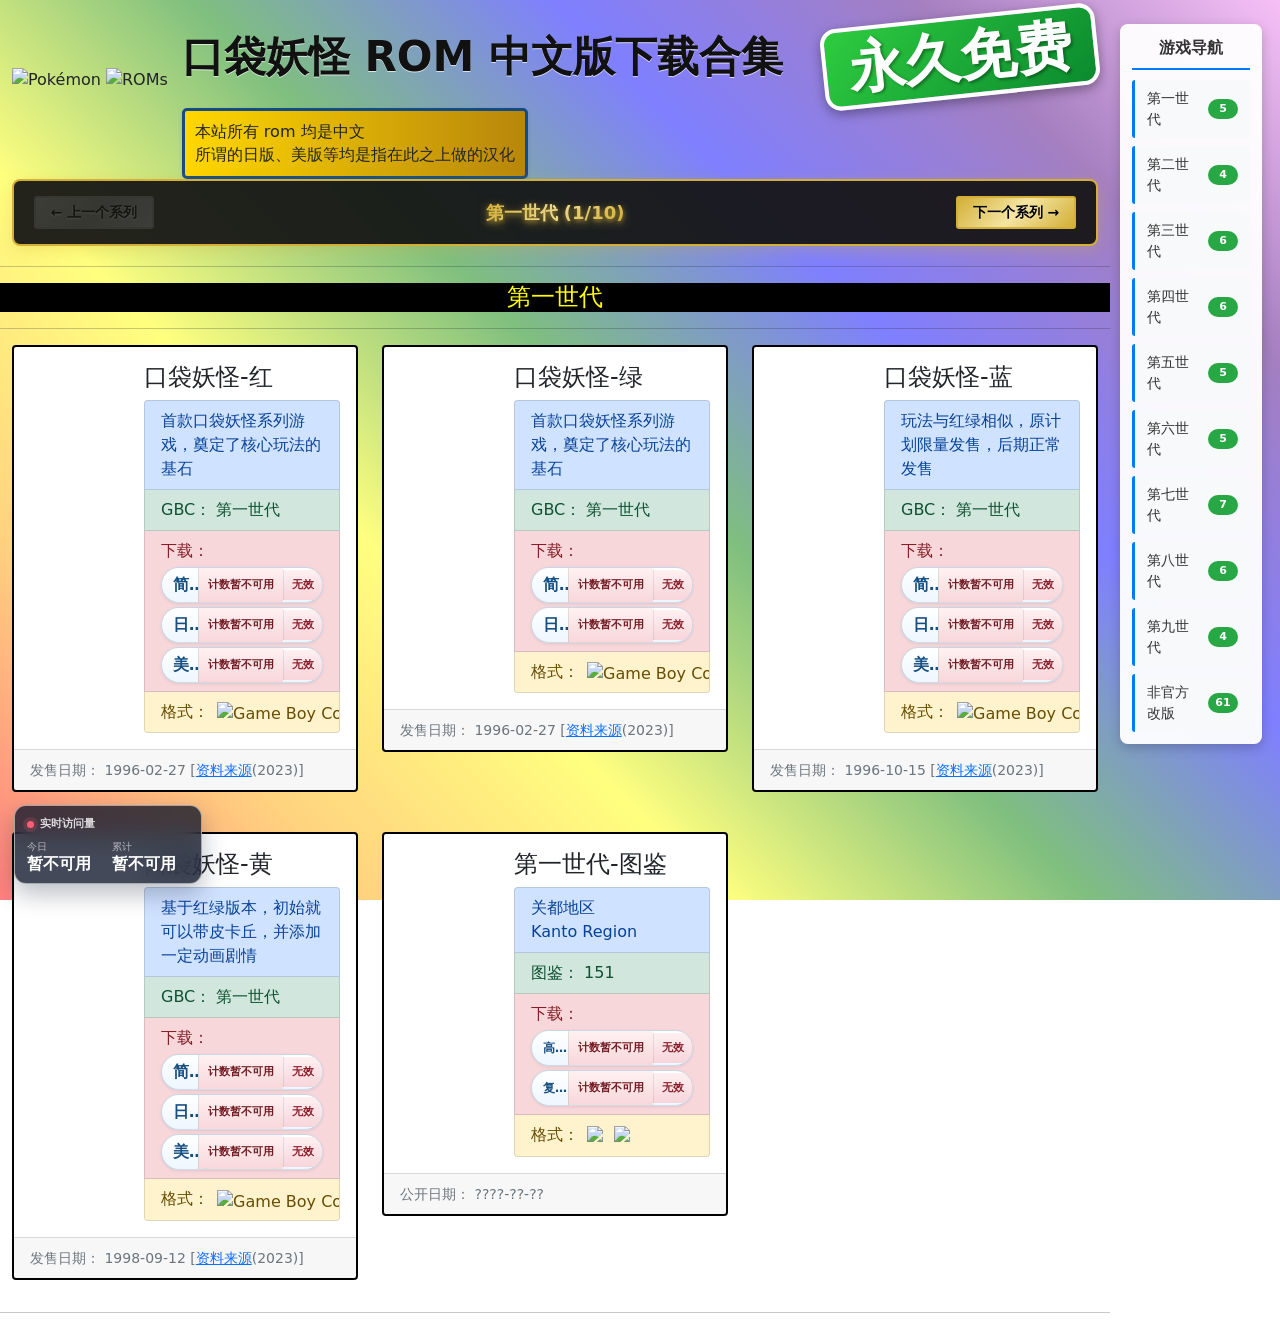
==== commit e35aad0a: "Fix mobile download label fitting" ====
--- a/index.html
+++ b/index.html
@@ -49,7 +49,7 @@
     
     <!-- 样式和脚本 -->
     <link href="./docs/css/bootstrap.min.css" rel="stylesheet">
-    <link rel="stylesheet" href="./docs/css/style.css?v=visit-counter">
+    <link rel="stylesheet" href="./docs/css/style.css?v=label-fit-v2">
     <script src="./docs/js/bootstrap.bundle.min.js"></script>
     <!-- CDN 加速脚本（可选，默认禁用）-->
     <script src="./docs/js/cdn-converter.js"></script>
@@ -3866,10 +3866,10 @@
     <script src="./docs/js/navigation.js?v=mobile-sidebar"></script>
 
     <!-- 4. 下载点击计数 -->
-    <script src="./docs/js/download-counter.js?v=visit-counter"></script>
+    <script src="./docs/js/download-counter.js?v=label-fit-v2"></script>
 
     <!-- 5. 全站访问量计数 -->
-    <script src="./docs/js/visitor-counter.js?v=visit-counter"></script>
+    <script src="./docs/js/visitor-counter.js?v=label-fit-v2"></script>
 
 </body>
 </html>
--- a/docs/css/style.css
+++ b/docs/css/style.css
@@ -129,6 +129,7 @@
 
 .button-link.download-option {
     border-radius: 999px;
+    justify-content: flex-start;
     padding: 0;
     min-height: 34px;
 }
@@ -152,9 +153,7 @@
 }
 
 .download-label {
-    display: inline-flex;
-    align-items: center;
-    justify-content: center;
+    display: block;
     flex: 1 1 auto;
     min-width: 0;
     min-height: 34px;
@@ -162,7 +161,16 @@
     overflow: hidden;
     text-overflow: ellipsis;
     white-space: nowrap;
-    line-height: 1.35;
+    line-height: 22px;
+    text-align: center;
+}
+
+.download-label.is-compact {
+    font-size: 10px;
+}
+
+.download-label.is-tight {
+    font-size: 8.5px;
 }
 
 .download-count {
@@ -870,6 +878,7 @@
     .download-label {
         min-height: 36px;
         padding: 5px 8px;
+        line-height: 26px;
     }
 
     .download-count {
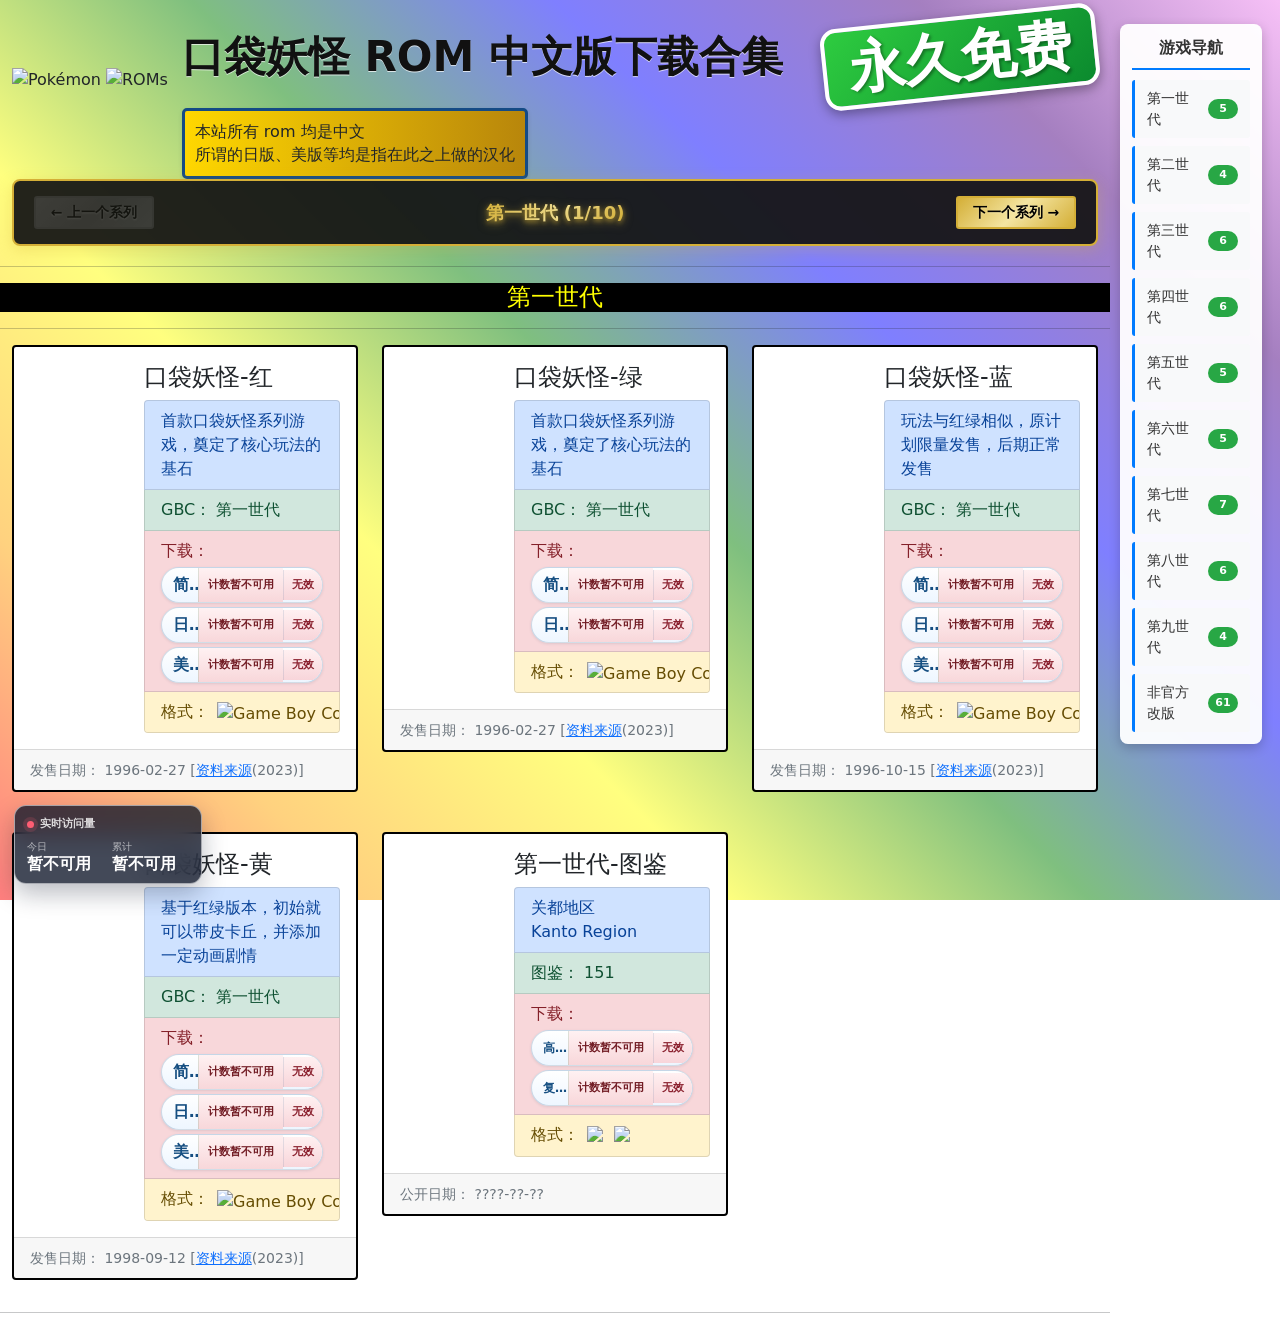
==== commit 353312fa: "Add expandable visit calendar" ====
--- a/index.html
+++ b/index.html
@@ -49,7 +49,7 @@
     
     <!-- 样式和脚本 -->
     <link href="./docs/css/bootstrap.min.css" rel="stylesheet">
-    <link rel="stylesheet" href="./docs/css/style.css?v=label-fit-v2">
+    <link rel="stylesheet" href="./docs/css/style.css?v=visit-calendar">
     <script src="./docs/js/bootstrap.bundle.min.js"></script>
     <!-- CDN 加速脚本（可选，默认禁用）-->
     <script src="./docs/js/cdn-converter.js"></script>
@@ -3866,10 +3866,10 @@
     <script src="./docs/js/navigation.js?v=mobile-sidebar"></script>
 
     <!-- 4. 下载点击计数 -->
-    <script src="./docs/js/download-counter.js?v=label-fit-v2"></script>
+    <script src="./docs/js/download-counter.js?v=visit-calendar"></script>
 
     <!-- 5. 全站访问量计数 -->
-    <script src="./docs/js/visitor-counter.js?v=label-fit-v2"></script>
+    <script src="./docs/js/visitor-counter.js?v=visit-calendar"></script>
 
 </body>
 </html>
--- a/docs/css/style.css
+++ b/docs/css/style.css
@@ -241,6 +241,7 @@
     bottom: max(16px, env(safe-area-inset-bottom, 0px));
     z-index: 997;
     width: 188px;
+    max-height: 84px;
     padding: 10px 12px;
     border: 1px solid rgba(255, 255, 255, 0.54);
     border-radius: 12px;
@@ -249,6 +250,29 @@
     box-shadow: 0 10px 24px rgba(15, 23, 42, 0.28);
     backdrop-filter: blur(12px);
     -webkit-backdrop-filter: blur(12px);
+    overflow: hidden;
+    transform-origin: left bottom;
+    transition: width 0.24s ease, max-height 0.24s ease, padding 0.24s ease, border-radius 0.24s ease, background-color 0.24s ease, box-shadow 0.24s ease;
+}
+
+.site-visit-counter.is-expanded {
+    width: min(344px, calc(100vw - 24px));
+    max-height: 456px;
+    padding: 12px;
+    border-radius: 16px;
+    background: rgba(15, 23, 42, 0.88);
+    box-shadow: 0 18px 38px rgba(15, 23, 42, 0.34);
+}
+
+.visit-counter-summary {
+    display: block;
+    width: 100%;
+    padding: 0;
+    border: 0;
+    background: transparent;
+    color: inherit;
+    cursor: pointer;
+    text-align: left;
 }
 
 .visit-counter-header {
@@ -308,6 +332,148 @@
 .site-visit-counter.is-error .visit-counter-dot {
     background: #ff5d73;
     box-shadow: 0 0 0 4px rgba(255, 93, 115, 0.16);
+}
+
+.visit-dashboard {
+    max-height: 0;
+    margin-top: 0;
+    opacity: 0;
+    overflow: hidden;
+    transform: translateY(8px);
+    transition: max-height 0.24s ease, margin-top 0.24s ease, opacity 0.18s ease, transform 0.24s ease;
+}
+
+.site-visit-counter.is-expanded .visit-dashboard {
+    max-height: 360px;
+    margin-top: 12px;
+    opacity: 1;
+    transform: translateY(0);
+}
+
+.visit-dashboard-top {
+    display: grid;
+    grid-template-columns: 30px 1fr 30px;
+    align-items: center;
+    gap: 8px;
+    margin-bottom: 10px;
+}
+
+.visit-month-button {
+    display: inline-flex;
+    align-items: center;
+    justify-content: center;
+    width: 30px;
+    height: 30px;
+    border: 1px solid rgba(255, 255, 255, 0.16);
+    border-radius: 8px;
+    background: rgba(255, 255, 255, 0.08);
+    color: rgba(255, 255, 255, 0.9);
+    font-size: 20px;
+    line-height: 1;
+    cursor: pointer;
+}
+
+.visit-month-button:hover,
+.visit-month-button:focus {
+    background: rgba(255, 255, 255, 0.14);
+}
+
+.visit-month-button:focus-visible,
+.visit-counter-summary:focus-visible {
+    outline: 2px solid rgba(96, 165, 250, 0.78);
+    outline-offset: 2px;
+}
+
+.visit-month-copy {
+    min-width: 0;
+    text-align: center;
+}
+
+.visit-month-copy span {
+    display: block;
+    color: rgba(255, 255, 255, 0.58);
+    font-size: 10px;
+    line-height: 1.2;
+}
+
+.visit-month-copy strong {
+    display: block;
+    margin-top: 2px;
+    color: #fff;
+    font-size: 16px;
+    line-height: 1.2;
+}
+
+.visit-weekdays,
+.visit-calendar-grid {
+    display: grid;
+    grid-template-columns: repeat(7, minmax(0, 1fr));
+    gap: 5px;
+}
+
+.visit-weekdays {
+    margin-bottom: 6px;
+}
+
+.visit-weekdays span {
+    color: rgba(255, 255, 255, 0.56);
+    font-size: 10px;
+    font-weight: 700;
+    line-height: 1.2;
+    text-align: center;
+}
+
+.visit-day {
+    display: grid;
+    align-content: center;
+    min-width: 0;
+    min-height: 37px;
+    border: 1px solid rgba(255, 255, 255, 0.1);
+    border-radius: 9px;
+    background: rgba(255, 255, 255, 0.07);
+    text-align: center;
+}
+
+.visit-day.is-empty {
+    border-color: transparent;
+    background: transparent;
+}
+
+.visit-day.has-visits {
+    background: rgba(52, 211, 153, 0.14);
+    border-color: rgba(52, 211, 153, 0.22);
+}
+
+.visit-day.is-today {
+    border-color: rgba(96, 165, 250, 0.76);
+    box-shadow: inset 0 0 0 1px rgba(96, 165, 250, 0.36);
+}
+
+.visit-day-number {
+    color: rgba(255, 255, 255, 0.8);
+    font-size: 10px;
+    line-height: 1.1;
+}
+
+.visit-day strong {
+    display: block;
+    min-width: 0;
+    overflow: hidden;
+    color: #fff;
+    font-size: 11px;
+    line-height: 1.15;
+    text-overflow: ellipsis;
+    white-space: nowrap;
+}
+
+.visit-calendar-error {
+    grid-column: 1 / -1;
+    padding: 14px;
+    border-radius: 10px;
+    background: rgba(255, 93, 115, 0.14);
+    color: rgba(255, 255, 255, 0.86);
+    font-size: 12px;
+    text-align: center;
 }
 
 /* Badge 徽章样式优化 */
@@ -897,8 +1063,16 @@
         left: 10px;
         bottom: 12px;
         width: 158px;
+        max-height: 76px;
         padding: 8px 10px;
         border-radius: 10px;
+    }
+
+    .site-visit-counter.is-expanded {
+        width: calc(100vw - 20px);
+        max-height: 438px;
+        padding: 10px;
+        border-radius: 14px;
     }
 
     .visit-counter-header {
@@ -916,6 +1090,35 @@
 
     .visit-counter-item strong {
         font-size: 13px;
+    }
+
+    .visit-dashboard-top {
+        grid-template-columns: 28px 1fr 28px;
+        gap: 6px;
+        margin-bottom: 8px;
+    }
+
+    .visit-month-button {
+        width: 28px;
+        height: 28px;
+    }
+
+    .visit-month-copy strong {
+        font-size: 15px;
+    }
+
+    .visit-weekdays,
+    .visit-calendar-grid {
+        gap: 4px;
+    }
+
+    .visit-day {
+        min-height: 34px;
+        border-radius: 8px;
+    }
+
+    .visit-day strong {
+        font-size: 10px;
     }
     .container {
         padding-left: 10px;
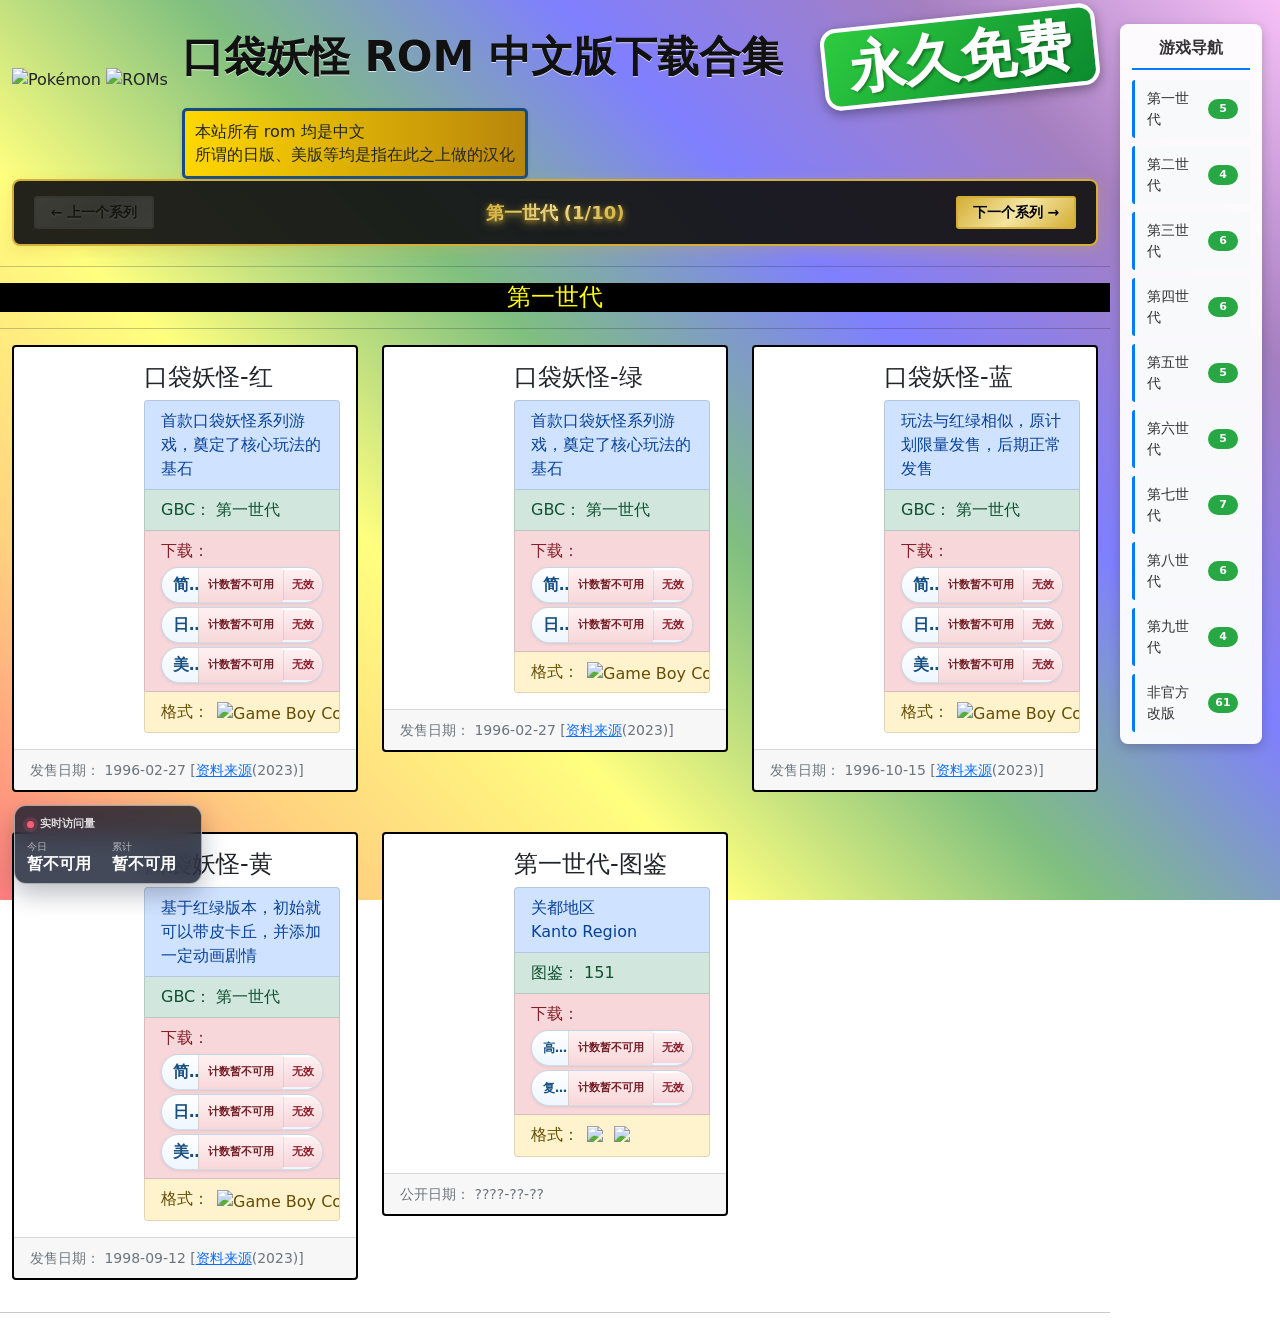
==== commit 4b30b4da: "Smooth visit counter animation" ====
--- a/index.html
+++ b/index.html
@@ -49,7 +49,7 @@
     
     <!-- 样式和脚本 -->
     <link href="./docs/css/bootstrap.min.css" rel="stylesheet">
-    <link rel="stylesheet" href="./docs/css/style.css?v=visit-calendar">
+    <link rel="stylesheet" href="./docs/css/style.css?v=visit-calendar-smooth">
     <script src="./docs/js/bootstrap.bundle.min.js"></script>
     <!-- CDN 加速脚本（可选，默认禁用）-->
     <script src="./docs/js/cdn-converter.js"></script>
@@ -3866,10 +3866,10 @@
     <script src="./docs/js/navigation.js?v=mobile-sidebar"></script>
 
     <!-- 4. 下载点击计数 -->
-    <script src="./docs/js/download-counter.js?v=visit-calendar"></script>
+    <script src="./docs/js/download-counter.js?v=visit-calendar-smooth"></script>
 
     <!-- 5. 全站访问量计数 -->
-    <script src="./docs/js/visitor-counter.js?v=visit-calendar"></script>
+    <script src="./docs/js/visitor-counter.js?v=visit-calendar-smooth"></script>
 
 </body>
 </html>
--- a/docs/css/style.css
+++ b/docs/css/style.css
@@ -252,7 +252,11 @@
     -webkit-backdrop-filter: blur(12px);
     overflow: hidden;
     transform-origin: left bottom;
-    transition: width 0.24s ease, max-height 0.24s ease, padding 0.24s ease, border-radius 0.24s ease, background-color 0.24s ease, box-shadow 0.24s ease;
+    will-change: transform;
+    contain: layout paint;
+    transition: border-radius 0.16s ease, background-color 0.16s ease, box-shadow 0.16s ease;
+    --visit-scale-x: 0.55;
+    --visit-scale-y: 0.26;
 }
 
 .site-visit-counter.is-expanded {
@@ -262,6 +266,47 @@
     border-radius: 16px;
     background: rgba(15, 23, 42, 0.88);
     box-shadow: 0 18px 38px rgba(15, 23, 42, 0.34);
+}
+
+.site-visit-counter.is-growing {
+    animation: visitCounterGrow 0.22s cubic-bezier(0.2, 0.8, 0.2, 1) both;
+}
+
+.site-visit-counter.is-shrinking {
+    animation: visitCounterShrink 0.16s cubic-bezier(0.3, 0, 0.4, 1) both;
+    pointer-events: none;
+}
+
+@keyframes visitCounterGrow {
+    from {
+        opacity: 0.92;
+        transform: translateZ(0) scale(var(--visit-scale-x), var(--visit-scale-y));
+    }
+    to {
+        opacity: 1;
+        transform: translateZ(0) scale(1);
+    }
+}
+
+@keyframes visitCounterShrink {
+    from {
+        opacity: 1;
+        transform: translateZ(0) scale(1);
+    }
+    to {
+        opacity: 0.92;
+        transform: translateZ(0) scale(var(--visit-scale-x), var(--visit-scale-y));
+    }
+}
+
+@media (prefers-reduced-motion: reduce) {
+    .site-visit-counter,
+    .site-visit-counter.is-growing,
+    .site-visit-counter.is-shrinking,
+    .visit-dashboard {
+        animation: none;
+        transition: none;
+    }
 }
 
 .visit-counter-summary {
@@ -340,7 +385,7 @@
     opacity: 0;
     overflow: hidden;
     transform: translateY(8px);
-    transition: max-height 0.24s ease, margin-top 0.24s ease, opacity 0.18s ease, transform 0.24s ease;
+    transition: opacity 0.16s ease, transform 0.18s ease;
 }
 
 .site-visit-counter.is-expanded .visit-dashboard {
@@ -348,6 +393,11 @@
     margin-top: 12px;
     opacity: 1;
     transform: translateY(0);
+}
+
+.site-visit-counter.is-growing .visit-dashboard,
+.site-visit-counter.is-shrinking .visit-dashboard {
+    opacity: 0;
 }
 
 .visit-dashboard-top {
@@ -1066,6 +1116,8 @@
         max-height: 76px;
         padding: 8px 10px;
         border-radius: 10px;
+        --visit-scale-x: 0.53;
+        --visit-scale-y: 0.23;
     }
 
     .site-visit-counter.is-expanded {
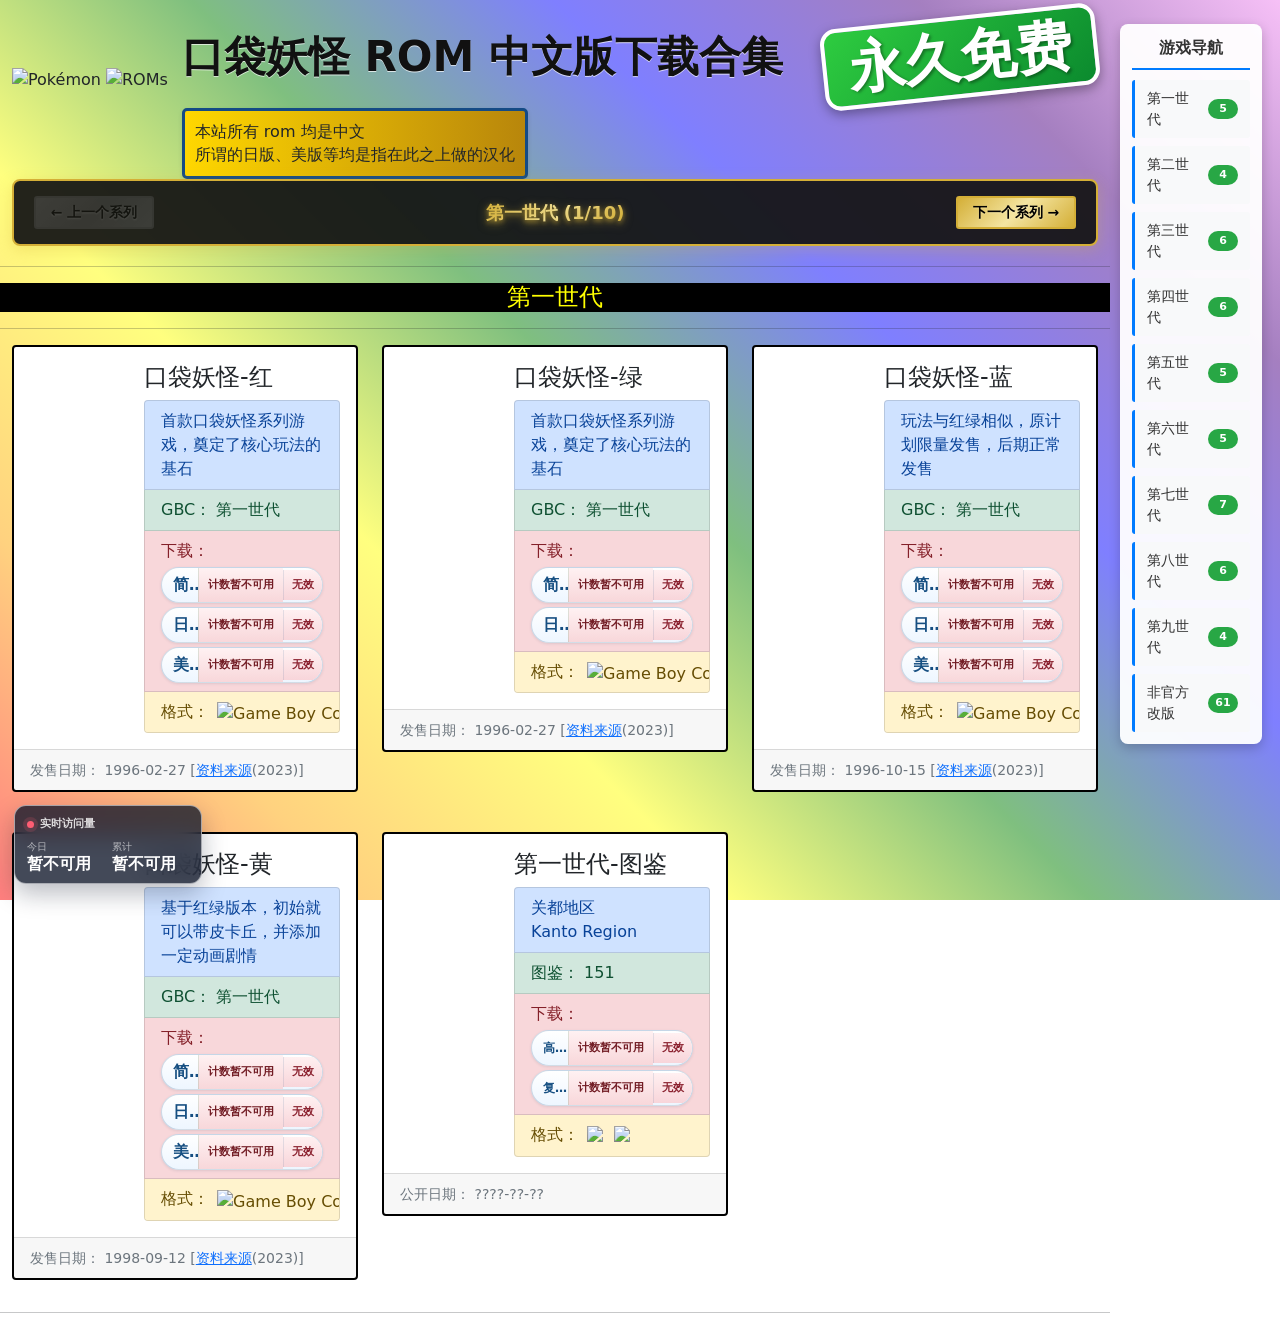
==== commit e06ca7ce: "Polish visit counter interactions" ====
--- a/index.html
+++ b/index.html
@@ -49,7 +49,7 @@
     
     <!-- 样式和脚本 -->
     <link href="./docs/css/bootstrap.min.css" rel="stylesheet">
-    <link rel="stylesheet" href="./docs/css/style.css?v=visit-calendar-smooth">
+    <link rel="stylesheet" href="./docs/css/style.css?v=visit-calendar-polish">
     <script src="./docs/js/bootstrap.bundle.min.js"></script>
     <!-- CDN 加速脚本（可选，默认禁用）-->
     <script src="./docs/js/cdn-converter.js"></script>
@@ -3866,10 +3866,10 @@
     <script src="./docs/js/navigation.js?v=mobile-sidebar"></script>
 
     <!-- 4. 下载点击计数 -->
-    <script src="./docs/js/download-counter.js?v=visit-calendar-smooth"></script>
+    <script src="./docs/js/download-counter.js?v=visit-calendar-polish"></script>
 
     <!-- 5. 全站访问量计数 -->
-    <script src="./docs/js/visitor-counter.js?v=visit-calendar-smooth"></script>
+    <script src="./docs/js/visitor-counter.js?v=visit-calendar-polish"></script>
 
 </body>
 </html>
--- a/docs/css/style.css
+++ b/docs/css/style.css
@@ -252,11 +252,13 @@
     -webkit-backdrop-filter: blur(12px);
     overflow: hidden;
     transform-origin: left bottom;
-    will-change: transform;
+    will-change: clip-path;
     contain: layout paint;
     transition: border-radius 0.16s ease, background-color 0.16s ease, box-shadow 0.16s ease;
-    --visit-scale-x: 0.55;
-    --visit-scale-y: 0.26;
+    --visit-collapsed-width: 188px;
+    --visit-collapsed-height: 84px;
+    --visit-collapsed-radius: 12px;
+    --visit-expanded-radius: 16px;
 }
 
 .site-visit-counter.is-expanded {
@@ -269,33 +271,29 @@
 }
 
 .site-visit-counter.is-growing {
-    animation: visitCounterGrow 0.22s cubic-bezier(0.2, 0.8, 0.2, 1) both;
+    animation: visitCounterGrow 0.24s linear both;
 }
 
 .site-visit-counter.is-shrinking {
-    animation: visitCounterShrink 0.16s cubic-bezier(0.3, 0, 0.4, 1) both;
+    animation: visitCounterShrink 0.18s linear both;
     pointer-events: none;
 }
 
 @keyframes visitCounterGrow {
     from {
-        opacity: 0.92;
-        transform: translateZ(0) scale(var(--visit-scale-x), var(--visit-scale-y));
+        clip-path: inset(calc(100% - var(--visit-collapsed-height)) calc(100% - var(--visit-collapsed-width)) 0 0 round var(--visit-collapsed-radius));
     }
     to {
-        opacity: 1;
-        transform: translateZ(0) scale(1);
+        clip-path: inset(0 0 0 0 round var(--visit-expanded-radius));
     }
 }
 
 @keyframes visitCounterShrink {
     from {
-        opacity: 1;
-        transform: translateZ(0) scale(1);
+        clip-path: inset(0 0 0 0 round var(--visit-expanded-radius));
     }
     to {
-        opacity: 0.92;
-        transform: translateZ(0) scale(var(--visit-scale-x), var(--visit-scale-y));
+        clip-path: inset(calc(100% - var(--visit-collapsed-height)) calc(100% - var(--visit-collapsed-width)) 0 0 round var(--visit-collapsed-radius));
     }
 }
 
@@ -501,7 +499,8 @@
 
 .visit-day-number {
     color: rgba(255, 255, 255, 0.8);
-    font-size: 10px;
+    font-size: 11px;
+    font-weight: 800;
     line-height: 1.1;
 }
 
@@ -510,7 +509,8 @@
     min-width: 0;
     overflow: hidden;
     color: #fff;
-    font-size: 11px;
+    font-size: 9px;
+    font-weight: 400;
     line-height: 1.15;
     text-overflow: ellipsis;
     white-space: nowrap;
@@ -1116,8 +1116,10 @@
         max-height: 76px;
         padding: 8px 10px;
         border-radius: 10px;
-        --visit-scale-x: 0.53;
-        --visit-scale-y: 0.23;
+        --visit-collapsed-width: 158px;
+        --visit-collapsed-height: 76px;
+        --visit-collapsed-radius: 10px;
+        --visit-expanded-radius: 14px;
     }
 
     .site-visit-counter.is-expanded {
@@ -1170,7 +1172,7 @@
     }
 
     .visit-day strong {
-        font-size: 10px;
+        font-size: 8.5px;
     }
     .container {
         padding-left: 10px;
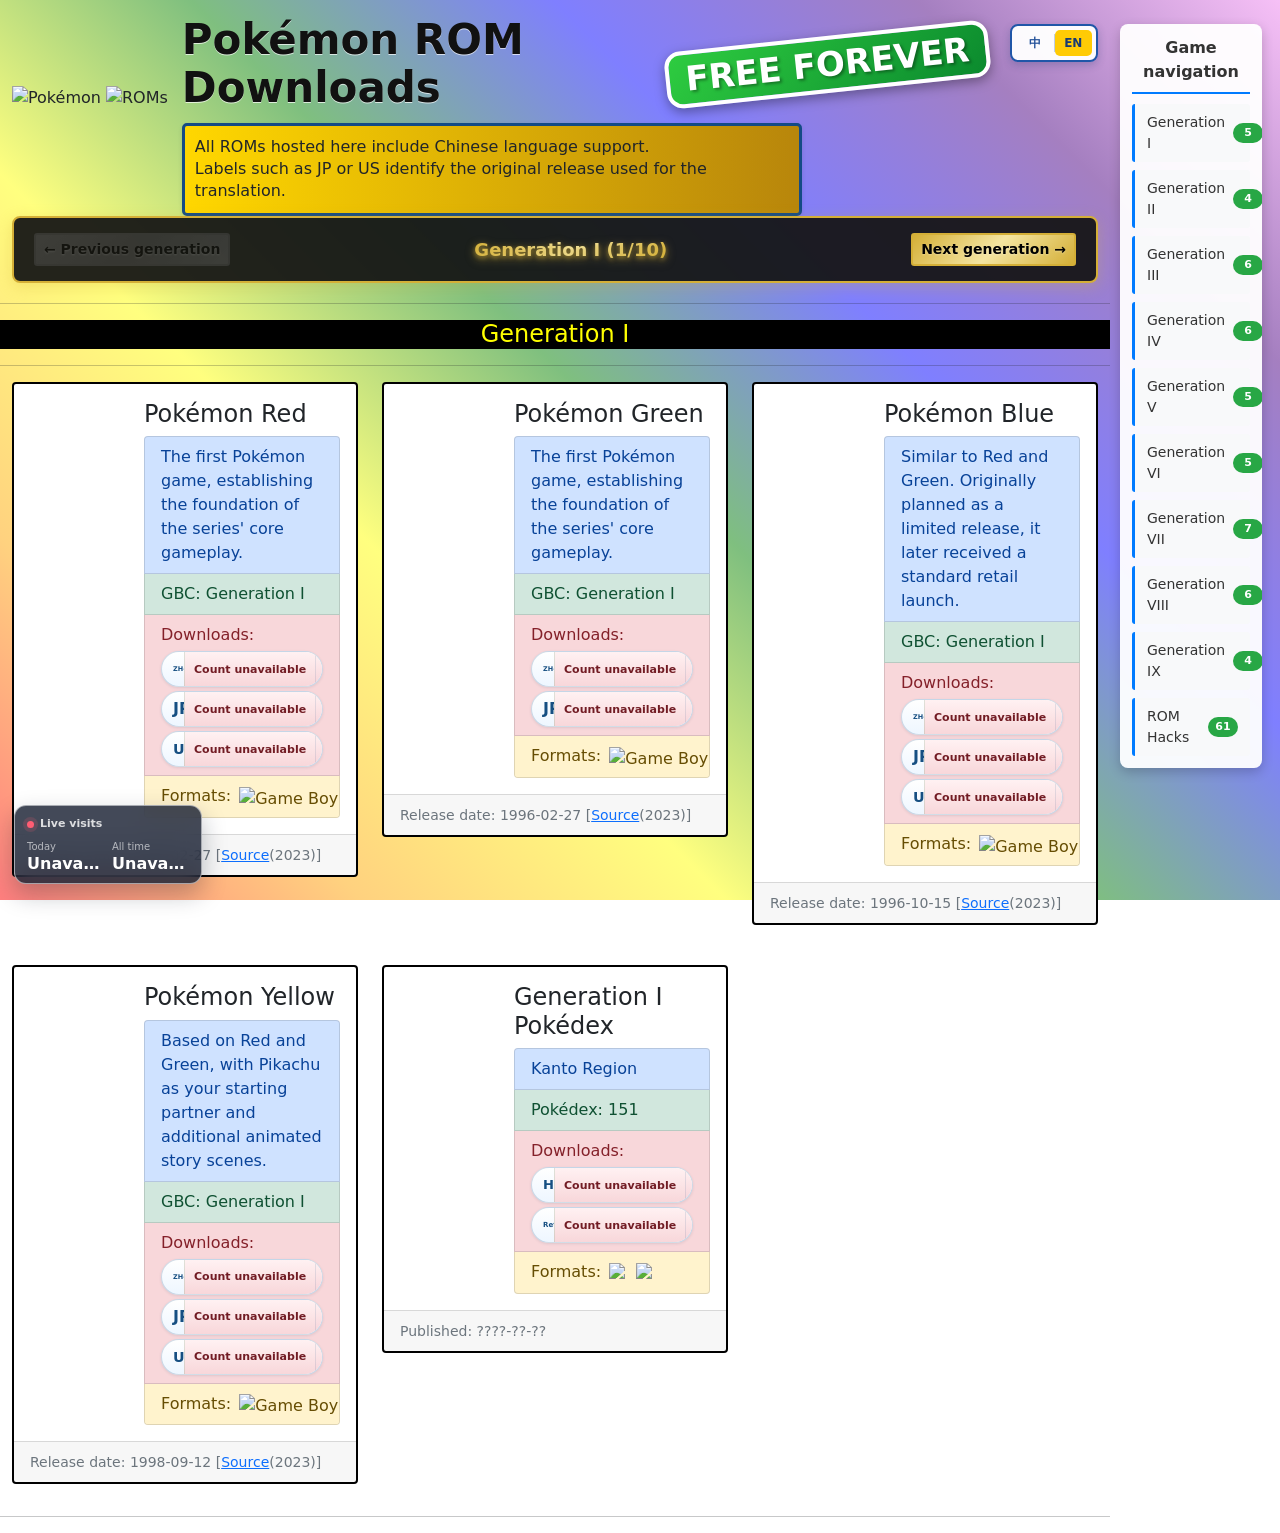
==== commit 65b1fa6e: "Add English localization" ====
--- a/index.html
+++ b/index.html
@@ -39,6 +39,8 @@
     
     <!-- 语言和地区 -->
     <link rel="alternate" hreflang="zh-CN" href="https://pokemon-roms.top/">
+    <link rel="alternate" hreflang="en" href="https://pokemon-roms.top/?lang=en">
+    <link rel="alternate" hreflang="x-default" href="https://pokemon-roms.top/">
     
     <!-- Sitemap -->
     <link rel="sitemap" type="application/xml" title="Sitemap" href="https://pokemon-roms.top/sitemap.xml">
@@ -49,7 +51,8 @@
     
     <!-- 样式和脚本 -->
     <link href="./docs/css/bootstrap.min.css" rel="stylesheet">
-    <link rel="stylesheet" href="./docs/css/style.css?v=visit-calendar-polish">
+    <link rel="stylesheet" href="./docs/css/style.css?v=english-i18n">
+    <script src="./docs/js/i18n.js?v=english-i18n"></script>
     <script src="./docs/js/bootstrap.bundle.min.js"></script>
     <!-- CDN 加速脚本（可选，默认禁用）-->
     <script src="./docs/js/cdn-converter.js"></script>
@@ -74,6 +77,12 @@
     <!-- 支付模态框已移除：本站完全免费，点击下载按钮直接下载 -->
 
     <div class="container my-3 sticky-top site-header">
+      <button id="languageToggle" class="language-toggle" type="button" aria-label="Switch to English" aria-pressed="false">
+          <span data-language-option="zh-CN" class="is-active">中</span>
+          <span class="language-toggle-divider" aria-hidden="true"></span>
+          <span data-language-option="en">EN</span>
+      </button>
+      <span id="languageStatus" class="visually-hidden" aria-live="polite">当前语言：中文</span>
       <div class="header-container">
           <div class="header-brand" aria-label="Pokémon ROMs">
               <img src="./docs/Pokémon.png" alt="Pokémon" class="header-logo">
@@ -3857,19 +3866,19 @@
     -->
 
     <!-- 1. 分页系统 -->
-    <script src="./docs/js/pagination.js"></script>
+    <script src="./docs/js/pagination.js?v=english-i18n"></script>
 
     <!-- 2. 图片懒加载 -->
     <script src="./docs/js/lazy-load.js"></script>
 
     <!-- 3. 快速导航生成 -->
-    <script src="./docs/js/navigation.js?v=mobile-sidebar"></script>
+    <script src="./docs/js/navigation.js?v=english-i18n"></script>
 
     <!-- 4. 下载点击计数 -->
-    <script src="./docs/js/download-counter.js?v=visit-calendar-polish"></script>
+    <script src="./docs/js/download-counter.js?v=english-i18n"></script>
 
     <!-- 5. 全站访问量计数 -->
-    <script src="./docs/js/visitor-counter.js?v=visit-calendar-polish"></script>
+    <script src="./docs/js/visitor-counter.js?v=english-i18n"></script>
 
 </body>
 </html>
--- a/docs/css/style.css
+++ b/docs/css/style.css
@@ -89,7 +89,7 @@
     display: inline-flex;
     align-items: stretch;
     justify-content: flex-start;
-    flex: 0 1 auto;
+    flex: 0 0 auto;
     min-width: 0;
     max-width: 100%;
     gap: 0;
@@ -591,6 +591,76 @@
     align-items: center;
     flex-wrap: wrap;
     gap: 14px;
+    padding-right: 108px;
+}
+
+html[data-language="en"]:not(.i18n-ready) body {
+    opacity: 0;
+    animation: i18n-fallback-reveal 0s 2s forwards;
+}
+
+html.i18n-ready body {
+    opacity: 1;
+    animation: none;
+}
+
+@keyframes i18n-fallback-reveal {
+    to { opacity: 1; }
+}
+
+.site-header {
+    position: sticky;
+}
+
+.language-toggle {
+    position: absolute;
+    top: 8px;
+    right: 12px;
+    z-index: 5;
+    display: grid;
+    grid-template-columns: 1fr 1px 1fr;
+    align-items: center;
+    width: 88px;
+    height: 38px;
+    padding: 4px;
+    border: 2px solid #2056a8;
+    border-radius: 8px;
+    background: rgba(255, 255, 255, 0.96);
+    color: #24529a;
+    box-shadow: 0 3px 9px rgba(15, 49, 98, 0.24);
+    cursor: pointer;
+}
+
+.language-toggle span[data-language-option] {
+    display: grid;
+    place-items: center;
+    min-width: 0;
+    height: 26px;
+    border-radius: 5px;
+    font-size: 12px;
+    font-weight: 700;
+    line-height: 1;
+}
+
+.language-toggle span[data-language-option].is-active {
+    background: #ffcb05;
+    color: #173a74;
+}
+
+.language-toggle-divider {
+    width: 1px;
+    height: 18px;
+    background: rgba(32, 86, 168, 0.28);
+}
+
+.language-toggle:hover {
+    border-color: #123e85;
+    box-shadow: 0 4px 12px rgba(15, 49, 98, 0.32);
+}
+
+.language-toggle:focus-visible {
+    outline: 3px solid #ffcb05;
+    outline-offset: 2px;
 }
 
 .header-brand {
@@ -640,6 +710,16 @@
     line-height: 1.15;
     text-shadow: 2px 2px 3px rgba(0,0,0,0.35);
     white-space: nowrap;
+}
+
+html[data-language="en"] .header-free {
+    font-size: clamp(20px, 3vw, 34px);
+    padding-inline: 16px;
+}
+
+html[data-language="en"] .header-explanation {
+    white-space: normal;
+    max-width: 620px;
 }
 
 .header-explanation {
@@ -854,7 +934,7 @@
 @media (max-width: 768px) {
     .quick-nav {
         position: fixed;
-        top: calc(env(safe-area-inset-top, 0px) + 92px);
+        top: calc(env(safe-area-inset-top, 0px) + 132px);
         right: 0;
         z-index: 1002;
         display: block;
@@ -983,6 +1063,15 @@
         flex-direction: column;
         align-items: stretch;
         gap: 10px;
+        padding-top: 44px;
+        padding-right: 0;
+    }
+
+    .language-toggle {
+        top: 6px;
+        right: 8px;
+        width: 82px;
+        height: 34px;
     }
     
     .header-brand {
@@ -1010,6 +1099,11 @@
         transform: none;
         font-size: 28px;
         padding: 4px 18px;
+    }
+
+    html[data-language="en"] .header-free {
+        font-size: 20px;
+        padding: 6px 12px;
     }
     
     .header-explanation {
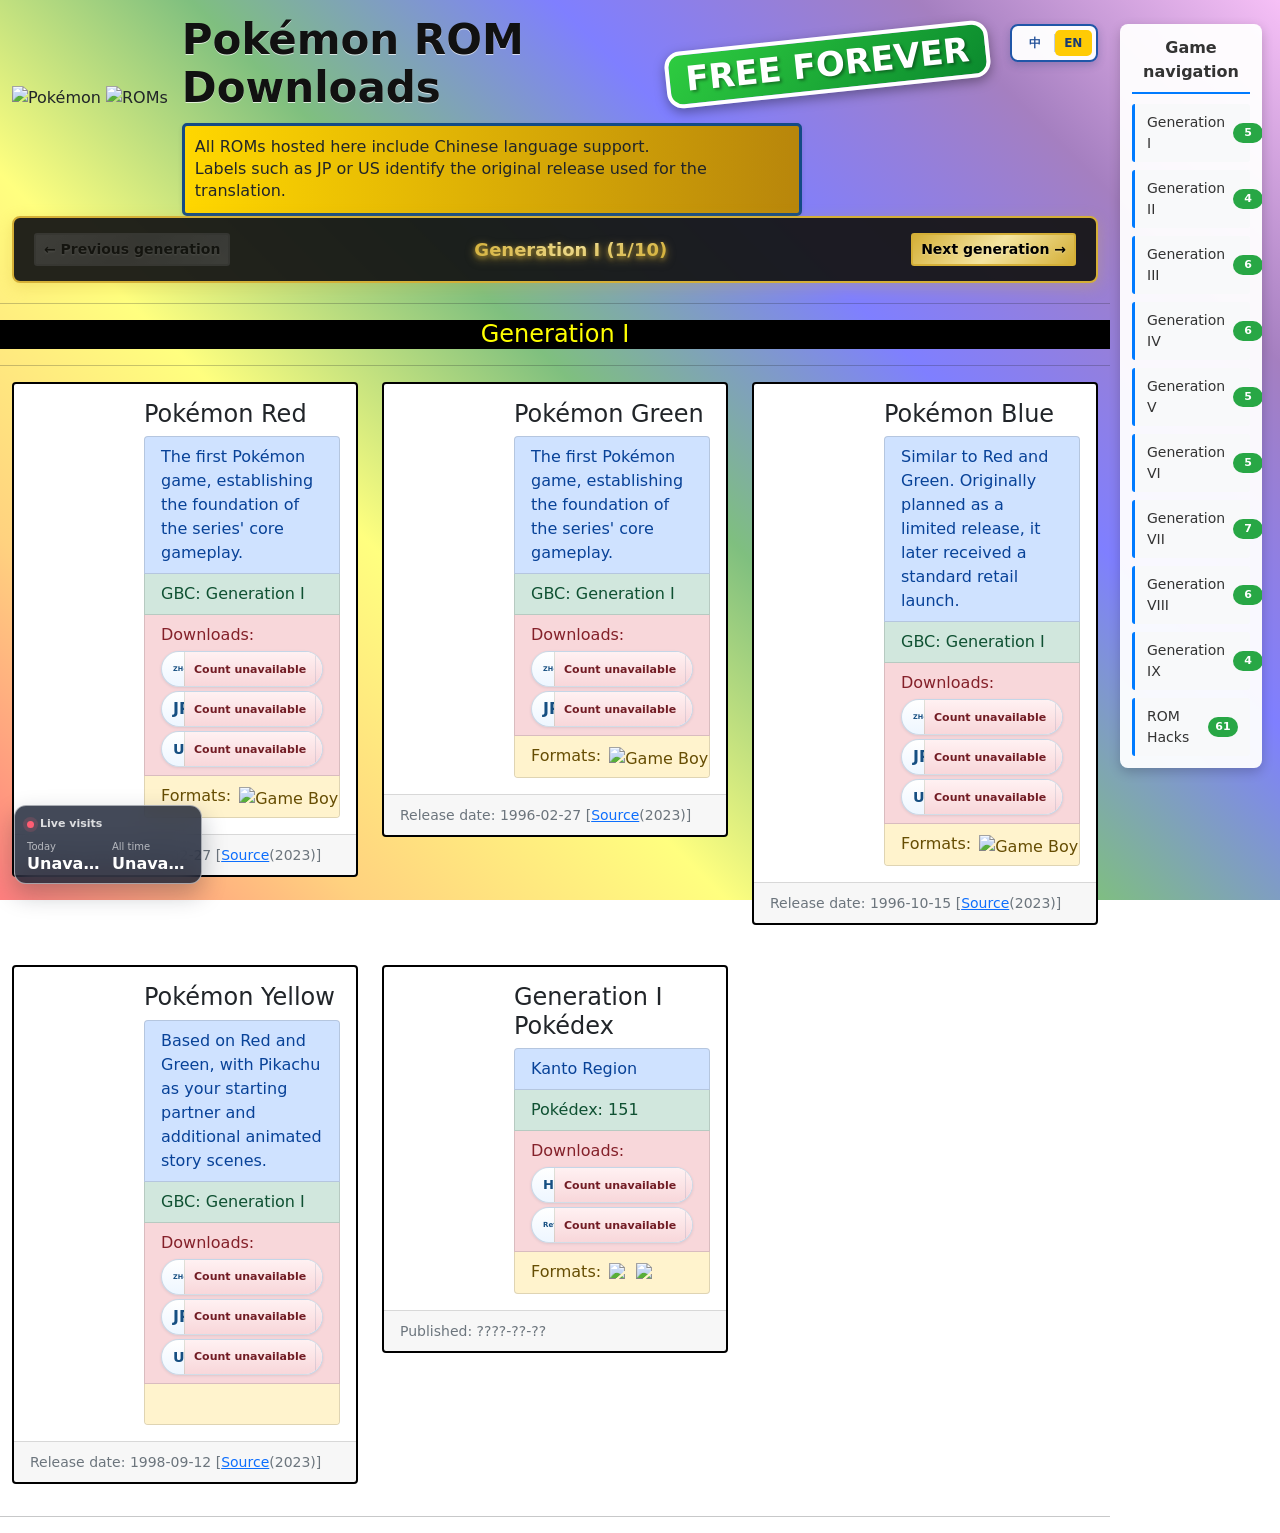
==== commit b5837aa3: "Fix generation sidebar navigation" ====
--- a/index.html
+++ b/index.html
@@ -3866,13 +3866,13 @@
     -->
 
     <!-- 1. 分页系统 -->
-    <script src="./docs/js/pagination.js?v=english-i18n"></script>
+    <script src="./docs/js/pagination.js?v=i18n-nav-fix"></script>
 
     <!-- 2. 图片懒加载 -->
     <script src="./docs/js/lazy-load.js"></script>
 
     <!-- 3. 快速导航生成 -->
-    <script src="./docs/js/navigation.js?v=english-i18n"></script>
+    <script src="./docs/js/navigation.js?v=i18n-nav-fix"></script>
 
     <!-- 4. 下载点击计数 -->
     <script src="./docs/js/download-counter.js?v=english-i18n"></script>
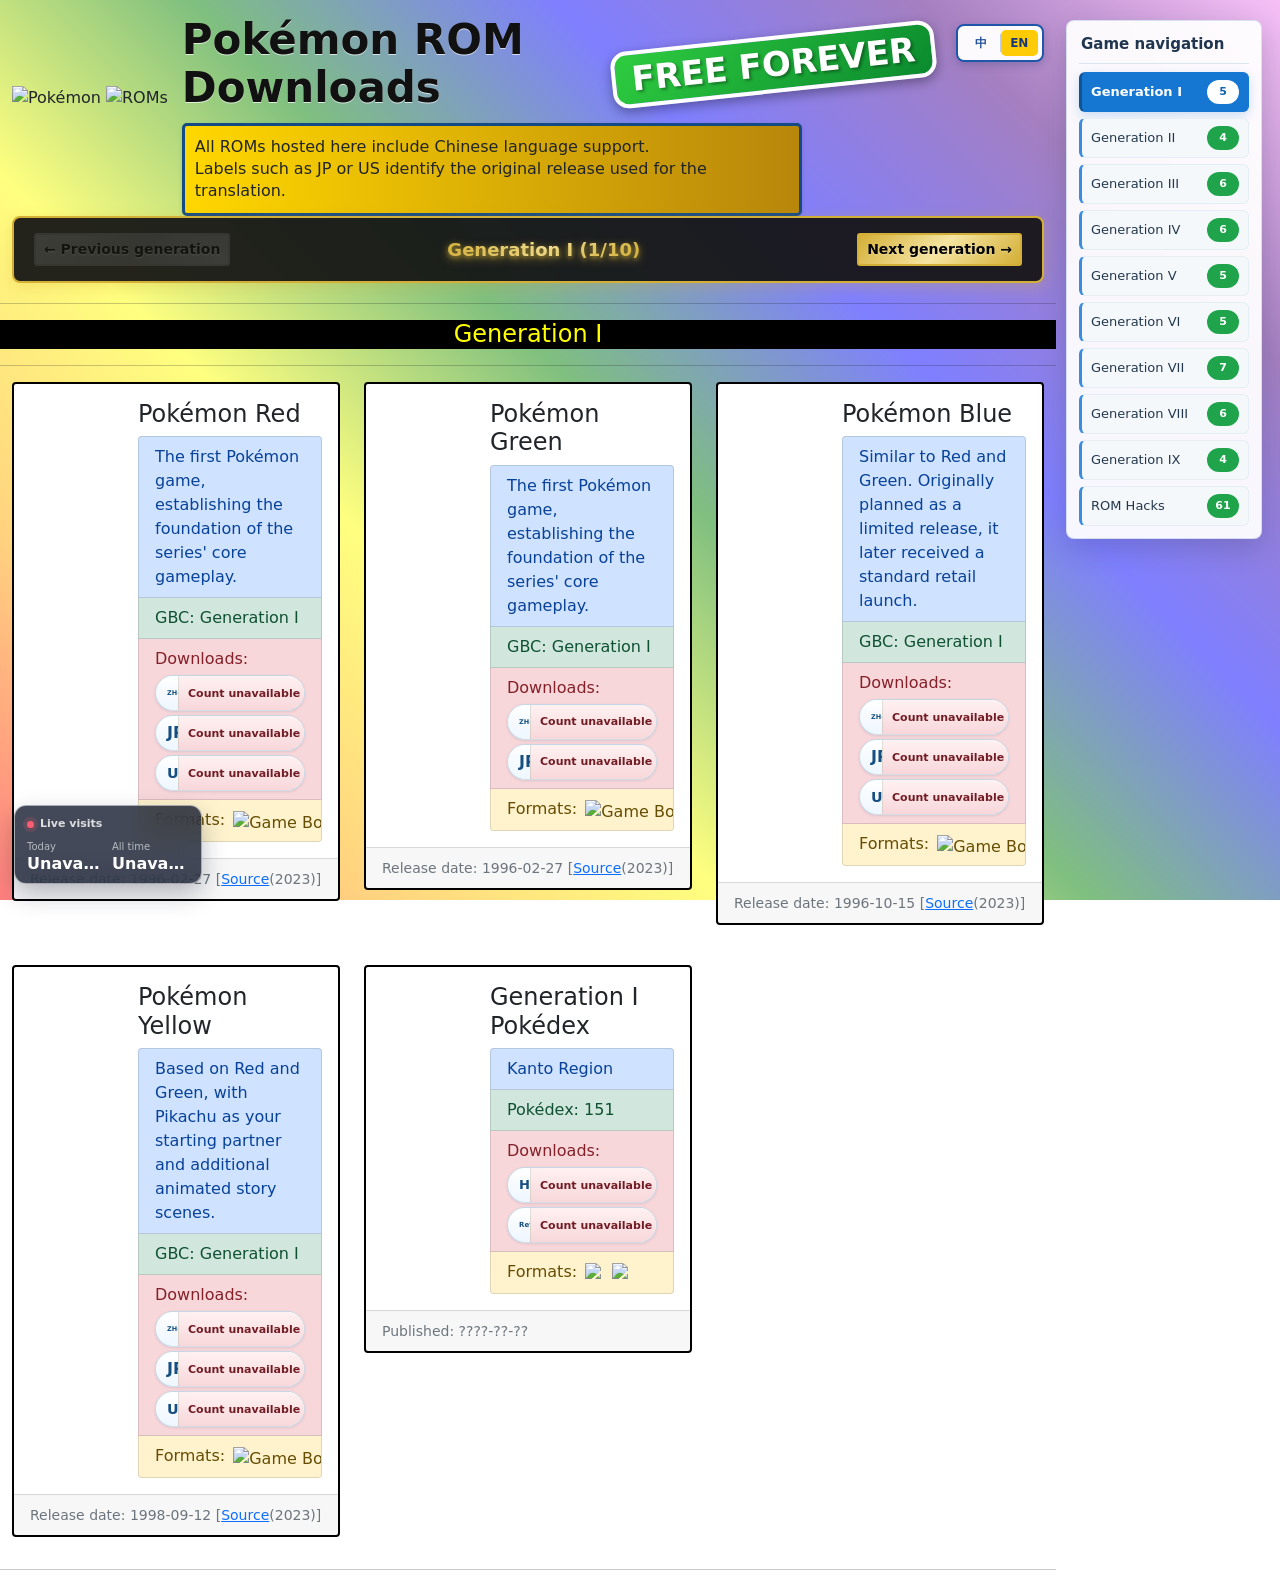
==== commit e11c8ac3: "Polish generation sidebar" ====
--- a/index.html
+++ b/index.html
@@ -51,7 +51,7 @@
     
     <!-- 样式和脚本 -->
     <link href="./docs/css/bootstrap.min.css" rel="stylesheet">
-    <link rel="stylesheet" href="./docs/css/style.css?v=english-i18n">
+    <link rel="stylesheet" href="./docs/css/style.css?v=nav-polish">
     <script src="./docs/js/i18n.js?v=english-i18n"></script>
     <script src="./docs/js/bootstrap.bundle.min.js"></script>
     <!-- CDN 加速脚本（可选，默认禁用）-->
@@ -3872,7 +3872,7 @@
     <script src="./docs/js/lazy-load.js"></script>
 
     <!-- 3. 快速导航生成 -->
-    <script src="./docs/js/navigation.js?v=i18n-nav-fix"></script>
+    <script src="./docs/js/navigation.js?v=nav-polish"></script>
 
     <!-- 4. 下载点击计数 -->
     <script src="./docs/js/download-counter.js?v=english-i18n"></script>
--- a/docs/css/style.css
+++ b/docs/css/style.css
@@ -774,83 +774,104 @@
 /* 快速导航 */
 .quick-nav {
     position: fixed;
-    top: 24px;
+    top: 20px;
     right: 18px;
-    background-color: rgba(255, 255, 255, 0.95);
+    background-color: rgba(255, 255, 255, 0.94);
+    border: 1px solid rgba(25, 91, 160, 0.16);
     border-radius: 8px;
     padding: 12px;
-    box-shadow: 0 4px 12px rgba(0, 0, 0, 0.2);
+    box-shadow: 0 10px 28px rgba(31, 47, 70, 0.2);
+    backdrop-filter: blur(12px);
+    -webkit-backdrop-filter: blur(12px);
     display: none;
-    width: 142px;
-    max-height: calc(100vh - 48px);
+    width: 196px;
+    max-height: calc(100vh - 40px);
     overflow-y: auto;
     z-index: 998;
 }
 
 .quick-nav-title {
-    font-weight: bold;
-    font-size: 16px;
-    color: #333;
-    margin-bottom: 10px;
-    text-align: center;
-    border-bottom: 2px solid #007bff;
-    padding-bottom: 8px;
+    font-weight: 800;
+    font-size: 15px;
+    line-height: 1.2;
+    color: #1f3550;
+    margin-bottom: 8px;
+    text-align: left;
+    border-bottom: 1px solid #d9e5f1;
+    padding: 2px 2px 10px;
 }
 
 .nav-links {
     display: flex;
     flex-direction: column;
+    gap: 6px;
+}
+
+.nav-link-item {
+    display: grid;
+    grid-template-columns: minmax(0, 1fr) auto;
+    align-items: center;
     gap: 8px;
-}
-
-.nav-link-item {
-    padding: 8px 12px;
-    background-color: #f8f9fa;
-    border-left: 3px solid #007bff;
-    color: #333;
+    min-height: 40px;
+    padding: 7px 9px;
+    background-color: #f5f8fb;
+    border: 1px solid #e5edf5;
+    border-left: 3px solid #3a8dde;
+    color: #24384d;
     text-decoration: none;
-    border-radius: 3px;
-    transition: all 0.3s ease;
-    font-size: 14px;
-    display: flex;
-    justify-content: space-between;
-    align-items: center;
+    border-radius: 6px;
+    transition: background-color 0.18s ease, border-color 0.18s ease, color 0.18s ease, box-shadow 0.18s ease;
+    font-size: 13px;
+    line-height: 1.2;
+}
+
+.nav-link-item > span:first-child {
+    min-width: 0;
+    white-space: nowrap;
+    overflow: hidden;
+    text-overflow: ellipsis;
 }
 
 .nav-link-item:hover {
-    background-color: #007bff;
-    color: white;
-    transform: translateX(-3px);
-    box-shadow: 0 2px 6px rgba(0, 123, 255, 0.3);
+    background-color: #e9f3fd;
+    border-color: #9bc7f0;
+    border-left-color: #1677d2;
+    color: #0d4f8d;
+    box-shadow: 0 3px 9px rgba(35, 104, 168, 0.12);
 }
 
 .nav-count-badge {
-    background-color: #28a745;
+    display: inline-grid;
+    place-items: center;
+    background-color: #20a44b;
     color: white;
     font-size: 11px;
-    padding: 2px 6px;
-    border-radius: 10px;
-    font-weight: bold;
-    margin-left: 8px;
-    min-width: 30px;
+    padding: 2px 7px;
+    border-radius: 999px;
+    font-weight: 800;
+    margin-left: 0;
+    min-width: 32px;
+    height: 24px;
     text-align: center;
 }
 
 .nav-link-item:hover .nav-count-badge {
-    background-color: rgba(255, 255, 255, 0.3);
-    color: white;
+    background-color: #188b3d;
 }
 
 /* 导航链接激活状态 */
 .nav-link-item.active {
-    background-color: rgba(33, 150, 243, 0.3);
-    border-left: 4px solid #2196F3;
-    font-weight: bold;
+    background-color: #1677d2;
+    border-color: #1677d2;
+    border-left-color: #0d5596;
+    color: #fff;
+    font-weight: 700;
+    box-shadow: 0 4px 12px rgba(22, 119, 210, 0.22);
 }
 
 .nav-link-item.active .nav-count-badge {
-    background-color: #2196F3;
-    color: white;
+    background-color: #fff;
+    color: #1264ad;
 }
 
 .quick-nav-toggle {
@@ -922,7 +943,7 @@
 
 @media (min-width: 1200px) {
     body {
-        padding-right: 170px;
+        padding-right: 224px;
     }
 
     .quick-nav {
@@ -951,7 +972,7 @@
     }
 
     .quick-nav.is-open {
-        width: min(176px, calc(100vw - 54px));
+        width: min(224px, calc(100vw - 54px));
         min-height: 0;
         padding: 12px;
         background: rgba(255, 255, 255, 0.96);
